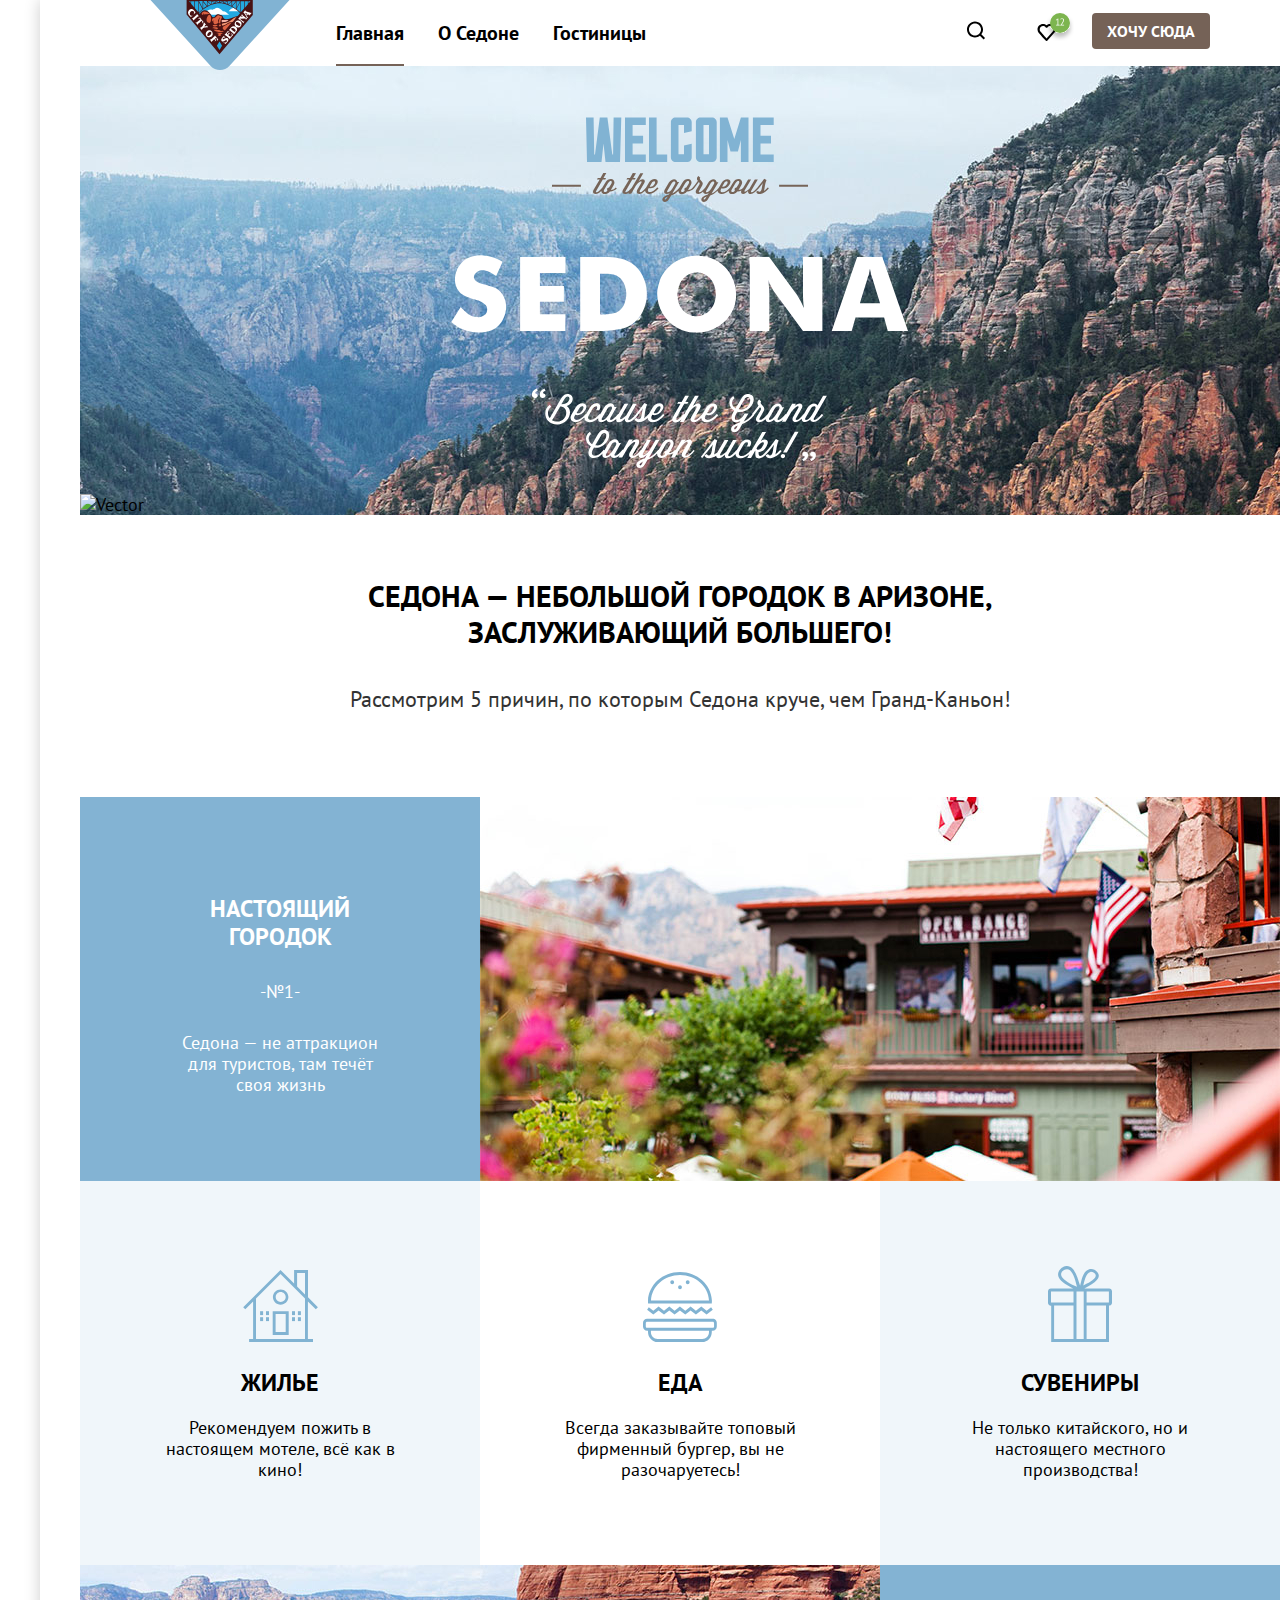
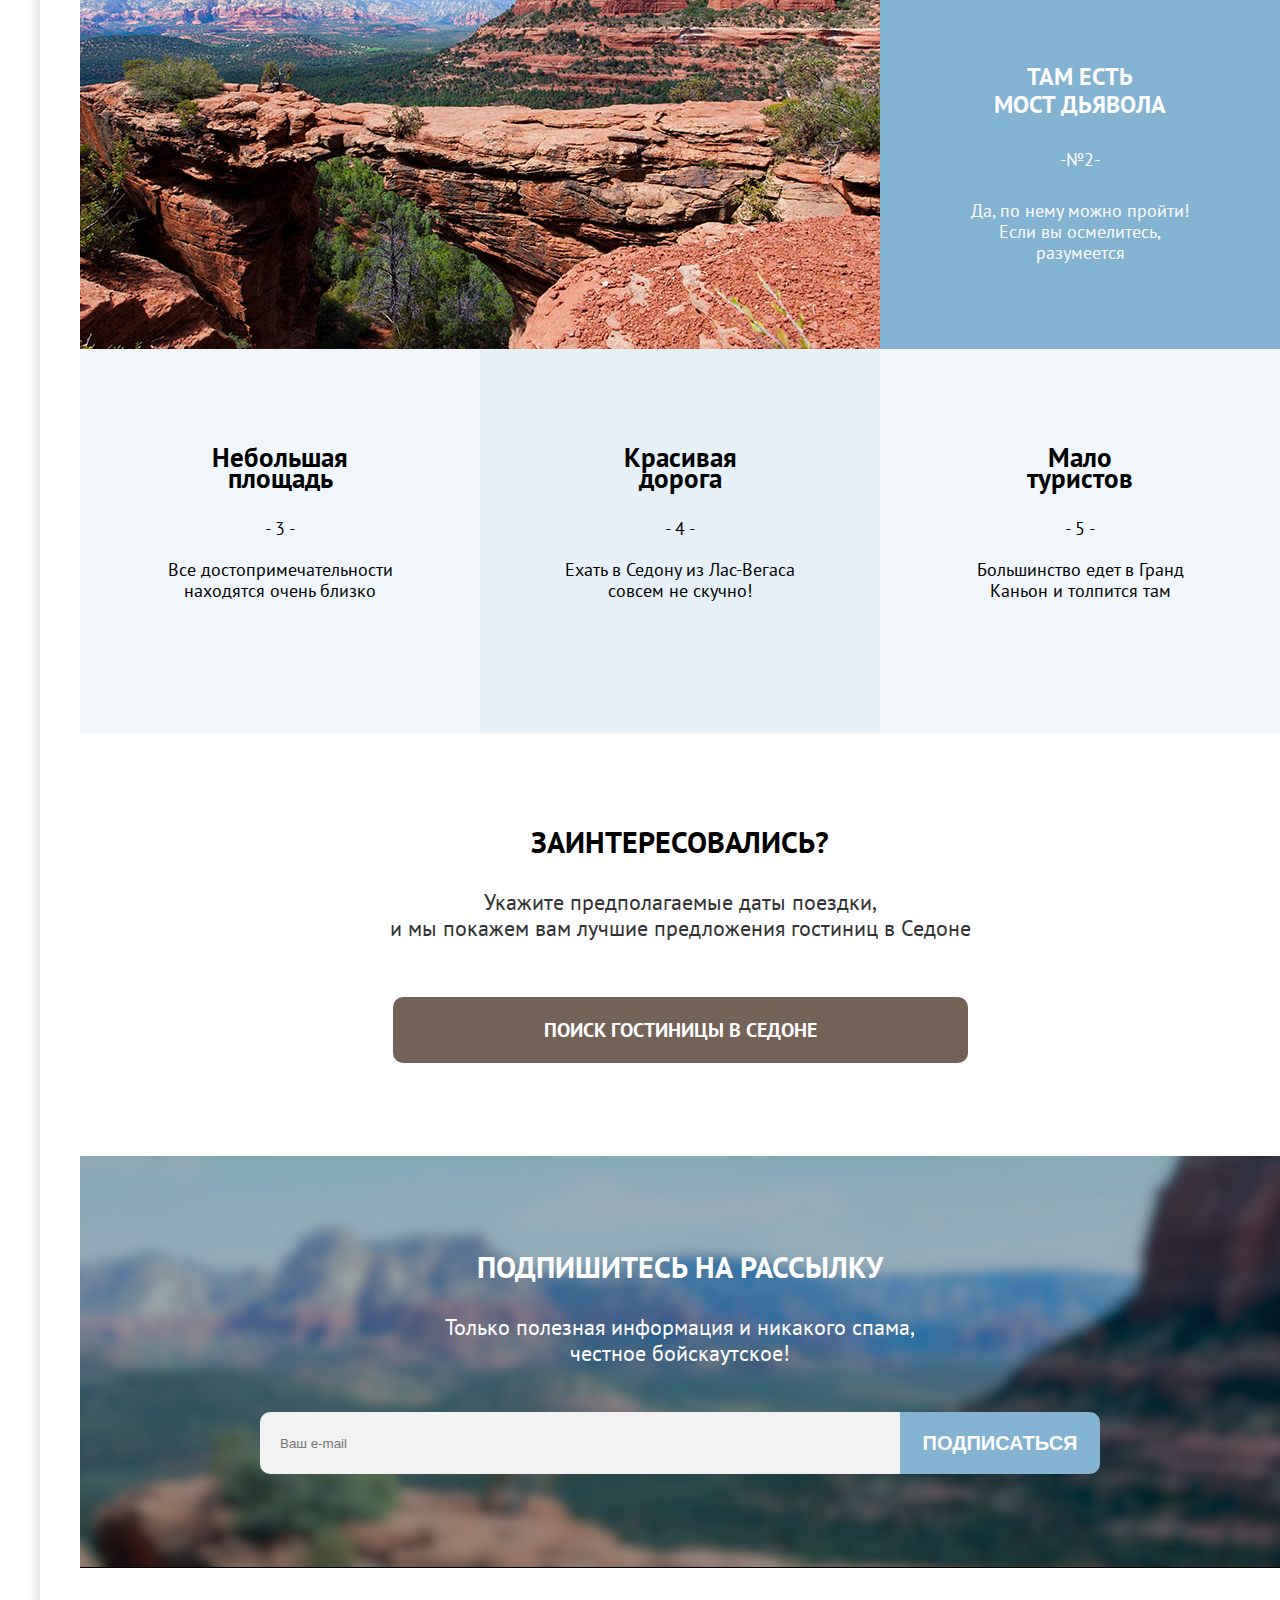
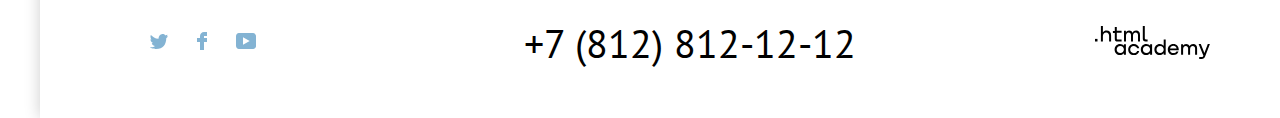
==== index.html @ 05d8ed0f "исправление замечаний" ====
<!DOCTYPE html>
<html lang="ru">
  <head>
    <meta charset="utf-8" />
    <title>HTML Academy: Седона</title>
    <link rel="stylesheet" href="styles.css" />
  </head>
  <body>
    <div class="container">
      <header class="page-header">
        <nav class="navigation">
          <img
            class="logo"
            src="images/logo.svg"
            width="139"
            height="70"
            alt="Логотип Седона"
          />
          <ul class="navigation-list navigation-home">
            <li class="navigation-item">
              <a class="navigation-link navigation-link-home" href="#">Главная</a>
            </li>
            <li class="navigation-item">
              <a class="navigation-link" href="#">О Седоне</a>
            </li>
            <li class="navigation-item">
              <a class="navigation-link" href="catalog.html">Гостиницы</a>
            </li>
          </ul>
          <ul class="navigation-list navigation-user">
            <li class="user-item">
              <a class="navigation-link" href="#">
                <svg
                  class="navigation-link-icon"
                  width="20"
                  height="19"
                  viewBox="0 0 20 19"
                  fill="none"
                  xmlns="http://www.w3.org/2000/svg"
                >
                  <path
                    d="M19.0257 17.05L15.3152 13.35C16.318 12.05 17.02 10.35 17.02 8.44995C17.02 4.04995 13.4098 0.449951 8.99732 0.449951C4.58483 0.449951 0.974609 4.14995 0.974609 8.54995C0.974609 12.95 4.58483 16.55 8.99732 16.55C10.8024 16.55 12.5072 15.95 13.9112 14.85L17.6217 18.55L19.0257 17.05ZM8.99732 14.55C5.68795 14.55 2.98029 11.85 2.98029 8.54995C2.98029 5.24995 5.68795 2.54995 8.99732 2.54995C12.3067 2.54995 15.0143 5.24995 15.0143 8.54995C15.0143 11.85 12.3067 14.55 8.99732 14.55Z"
                  />
                </svg>
              </a>
            </li>
            <li class="navigation-item">
              <a class="navigation-link-icon" href="#">
                <svg
                  class="navigation-link-icon"
                  width="19"
                  height="17"
                  viewBox="0 0 19 17"
                  fill="none"
                  xmlns="http://www.w3.org/2000/svg"
                >
                  <path
                    d="M9.44382 17C9.14296 17 8.84211 16.9 8.64155 16.6C3.22622 10.5 1.92253 9.1 1.62168 8.7C0.91969 7.8 0.518555 6.6 0.518555 5.4C0.518555 2.4 2.92537 0 6.03416 0C7.33785 0 8.54126 0.5 9.5441 1.3C10.5469 0.5 11.8506 0 13.054 0C16.0625 0 18.5696 2.4 18.5696 5.4C18.5696 6.7 18.0682 7.9 17.266 8.8L10.2461 16.7C10.0455 16.9 9.84495 17 9.44382 17ZM3.42679 7.5C3.72764 7.9 6.93672 11.5 9.5441 14.4L15.7617 7.4C16.2631 6.9 16.4637 6.2 16.4637 5.4C16.4637 3.6 14.9594 2.1 13.1543 2.1C12.1515 2.1 11.1486 2.6 10.4467 3.4C10.1458 3.7 9.84495 3.8 9.5441 3.8C9.24325 3.8 8.9424 3.6 8.74183 3.4C8.03984 2.6 7.037 2.1 6.03416 2.1C4.22906 2.1 2.7248 3.6 2.7248 5.4C2.62452 6.3 3.02565 7 3.42679 7.5C3.3265 7.5 3.3265 7.5 3.42679 7.5Z"
                  />
                </svg>
                <svg
                  class="icon-link"
                  width="28"
                  height="28"
                  viewBox="0 0 28 28"
                  fill="none"
                  xmlns="http://www.w3.org/2000/svg"
                >
                  <g filter="url(#filter0_d_24196_813)">
                    <rect x="4" width="20" height="20" rx="10" fill="#7DB54F" />
                    <path
                      d="M10.1309 11.76H11.5309V6.92L11.6309 6.33L11.2309 6.8L10.1309 7.59L9.75089 7.08L11.9509 5.38H12.3109V11.76H13.6809V12.5H10.1309V11.76ZM17.9601 7.09C17.9601 7.44333 17.8934 7.80667 17.7601 8.18C17.6334 8.54667 17.4634 8.91667 17.2501 9.29C17.0434 9.66333 16.8101 10.03 16.5501 10.39C16.2901 10.7433 16.0301 11.08 15.7701 11.4L15.2801 11.83V11.87L15.9201 11.76H18.1001V12.5H14.1201V12.21C14.2668 12.0567 14.4434 11.8667 14.6501 11.64C14.8568 11.4133 15.0701 11.1633 15.2901 10.89C15.5168 10.61 15.7368 10.3167 15.9501 10.01C16.1701 9.69667 16.3668 9.38 16.5401 9.06C16.7201 8.74 16.8634 8.42333 16.9701 8.11C17.0768 7.79667 17.1301 7.5 17.1301 7.22C17.1301 6.89333 17.0368 6.62333 16.8501 6.41C16.6634 6.19 16.3801 6.08 16.0001 6.08C15.7468 6.08 15.5001 6.13333 15.2601 6.24C15.0201 6.34 14.8134 6.45667 14.6401 6.59L14.3101 6.02C14.5434 5.82 14.8201 5.66333 15.1401 5.55C15.4601 5.43667 15.8034 5.38 16.1701 5.38C16.4568 5.38 16.7101 5.42333 16.9301 5.51C17.1501 5.59 17.3368 5.70667 17.4901 5.86C17.6434 6.01333 17.7601 6.19667 17.8401 6.41C17.9201 6.61667 17.9601 6.84333 17.9601 7.09Z"
                      fill="white"
                    />
                  </g>
                  <defs>
                    <filter
                      id="filter0_d_24196_813"
                      x="0"
                      y="0"
                      width="28"
                      height="28"
                      filterUnits="userSpaceOnUse"
                      color-interpolation-filters="sRGB"
                    >
                      <feFlood flood-opacity="0" result="BackgroundImageFix" />
                      <feColorMatrix
                        in="SourceAlpha"
                        type="matrix"
                        values="0 0 0 0 0 0 0 0 0 0 0 0 0 0 0 0 0 0 127 0"
                        result="hardAlpha"
                      />
                      <feOffset dy="4" />
                      <feGaussianBlur stdDeviation="2" />
                      <feComposite in2="hardAlpha" operator="out" />
                      <feColorMatrix
                        type="matrix"
                        values="0 0 0 0 0 0 0 0 0 0 0 0 0 0 0 0 0 0 0.25 0"
                      />
                      <feBlend
                        mode="normal"
                        in2="BackgroundImageFix"
                        result="effect1_dropShadow_24196_813"
                      />
                      <feBlend
                        mode="normal"
                        in="SourceGraphic"
                        in2="effect1_dropShadow_24196_813"
                        result="shape"
                      />
                    </filter>
                  </defs>
                </svg>
              </a>
            </li>
            <li class="navigation-item-button">
              <a class="navigation-link button-nav" href="#">Хочу сюда</a>
            </li>
          </ul>
        </nav>
      </header>
      <main class="main-container main-index">
        <div class="page-container">
          <div class="introduction">
            <h1 class="visually-hidden">"Sedona" - поиск и бронирование отелей в Седоне.</h1>
              <img
                class="business-card"
                src="images/icon/greetings.svg"
                width="458"
                height="352"
                alt="Приветствие"
              />
              <img
                class="vector"
                src="images/vector.png"
                width="1200"
                height="57"
                alt="Vector"
              />
            </div>
          <section class="advantages">
            <h2 class="main-title">
              Седона — небольшой городок в Аризоне, заслуживающий большего!
            </h2>
            <p class="main-heading-text">
              Рассмотрим 5 причин, по которым Седона круче, чем Гранд-Каньон!
            </p>
            <ol class="edge-list">
              <li class="edge-item-long">
                <div class="turn">
                  <h3 class="edge-photo-title">
                    Настоящий <br/>
                    городок
                  </h3>
                  <p class="reasons-number">-№1-</p>
                  <p class="edge-photo-description">
                    Седона — не аттракцион для туристов, там течёт своя жизнь
                  </p>
                </div>
                <img
                  class="photo-hotel"
                  src="images/photo-hotel/photo-1.jpg"
                  width="800"
                  height="384"
                  alt="Турестическая Седона"
                />
              </li>
              <li>
                <ul class="edge-sublist">
                  <li class="edge-item">
                    <img
                      class="housing"
                      src="images/icon/icon-1.svg"
                      width="75"
                      height="72"
                      alt="Жильё"
                    />
                    <h3 class="edge-title">Жилье</h3>
                    <p class="edge-description">
                      Рекомендуем пожить в настоящем мотеле, всё как в кино!
                    </p>
                  </li>
                  <li class="edge-item food-item">
                    <img
                      class="food"
                      src="images/icon/icon-2.svg"
                      width="74"
                      height="70"
                      alt="Еда"
                    />
                    <h3 class="edge-title">Еда</h3>
                    <p class="edge-description">
                      Всегда заказывайте топовый фирменный бургер, вы не
                      разочаруетесь!
                    </p>
                  </li>
                  <li class="edge-item">
                    <img
                      class="souvenirs"
                      src="images/icon/icon-3.svg"
                      width="64"
                      height="76"
                      alt="Сувениры"
                    />
                    <h3 class="edge-title">Сувениры</h3>
                    <p class="edge-description">
                      Не только китайского, но и настоящего местного производства!
                    </p>
                  </li>
                </ul>
              </li>
              <li class="edge-item-long">
                <img
                  class="photo-hotel"
                  src="images/photo-hotel/photo-2.jpg"
                  width="800"
                  height="384"
                  alt="Мост дьявола"
                />
                <div class="turn">
                  <h2 class="edge-photo-title">Там есть<br />мост дьявола</h2>
                  <p class="reasons-number">-№2-</p>
                  <p class="edge-photo-description">
                    Да, по нему можно пройти! Если вы осмелитесь, разумеется
                  </p>
                </div>
              </li>
              <li class="edge-item edge-item-short">
                <h2 class="edge-title-short">Небольшая<br />площадь</h2>
                <p class="edge-number">- 3 -</p>
                <p class="edge-description">
                  Все достопримечательности находятся очень близко
                </p>
              </li>
              <li class="edge-item-short road">
                <h2 class="edge-title-short">Красивая<br />дорога</h2>
                <p class="edge-number">- 4 -</p>
                <p class="edge-description">
                  Ехать в Седону из Лас-Вегаса совсем не скучно!
                </p>
              </li>
              <li class="edge-item edge-item-short">
                <h2 class="edge-title-short">Мало<br />туристов</h2>
                <p class="edge-number">- 5 -</p>
                <p class="edge-description">
                  Большинство едет в Гранд Каньон и толпится там
                </p>
              </li>
            </ol>
          </section>
          <section class="hotel-search">
            <h3 class="sentence-title">Заинтересовались?</h3>
            <p class="sentence-text">
              Укажите предполагаемые даты поездки,<br />и мы покажем вам лучшие
              предложения гостиниц в Седоне
            </p>
            <a class="button-search" href="catalog.html"
              >Поиск гостиницы в Седоне</a
            >
          </section>
          <section class="subscription">
            <h3 class="subscription-title">Подпишитесь на рассылку</h3>
            <p class="subscription-text">
              Только полезная информация и никакого спама,<br />честное
              бойскаутское!
            </p>
            <form
              class="appointment-form"
              action="https://echo.htmlacademy.ru/"
              method="post"
            >
              <label class="input-fields">
                <input
                  class="input"
                  type="email"
                  name="required"
                  placeholder="Ваш e-mail"
                />
              </label>
              <button class="button-subscription" type="submit">
                Подписаться
              </button>
            </form>
          </section>
        </div>
      </main>
      <footer class="main-footer">
        <div class="page-footer-container">
          <section class="footer-social">
            <ul class="footer-social-list">
              <li class="footer-social-item">
                <a
                  class="footer-social-link"
                  href="https://twitter.com/htmlacademy_ru"
                >
                  <svg
                    width="18"
                    height="15"
                    viewBox="0 0 18 15"
                    fill="none"
                    xmlns="http://www.w3.org/2000/svg"
                  >
                    <path
                      d="M11.6 0.200056C13.4 -0.299944 14.8 0.500056 15.4 1.40006C16.1 1.20006 16.8 0.900056 17.5 0.700056C17.5 1.60006 16.9 2.20006 16.6 2.50006C17.3 2.60006 18 1.90006 18 1.90006C17.8 2.90006 16.9 3.70006 16.3 3.90006C16.1 10.7001 13 15.1001 5.7 15.0001C5.1 15.0001 5.8 15.0001 5.2 15.0001C4.8 15.0001 0.8 14.5001 0 13.1001C2.4 13.3001 4.1 12.7001 5 11.9001C4 11.6001 2.1 11.5001 1.8 9.00006C2.2 9.10006 2.4 9.20006 3.1 9.10006C1.8 8.30006 0.4 7.50006 0.5 5.30006C0.8 5.60006 1.6 5.80006 1.9 5.80006C1.1 5.60006 -0.2 2.50006 0.9 0.900056C2.8 2.80006 4.9 4.50006 8.5 4.70006C8.7 2.30006 9.7 0.800056 11.6 0.200056Z"
                      fill="currentColor"
                    />
                  </svg>
                  <span class="visually-hidden">Twitter</span>
                </a>
              </li>
              <li class="footer-social-item">
                <a
                  class="footer-social-link"
                  href="https://www.facebook.com/htmlacademy"
                >
                  <span class="visually-hidden">facebook</span>
                  <svg
                    width="10"
                    height="18"
                    viewBox="0 0 10 18"
                    fill="none"
                    xmlns="http://www.w3.org/2000/svg"
                  >
                    <path
                      d="M7 0C4.8 0 3 1.8 3 4V6H0V10H3V18H7V10H10V6H7V4H10V0H7Z"
                      fill="currentColor"
                    />
                  </svg>
                </a>
              </li>
              <li class="footer-social-item">
                <a
                  class="footer-social-link footer-social-youtube"
                  href="https://www.youtube.com/c/HTMLAcademyRUS"
                >
                  <span class="visually-hidden">YouTube</span>
                  <svg
                    width="20"
                    height="16"
                    viewBox="0 0 20 16"
                    fill="none"
                    xmlns="http://www.w3.org/2000/svg"
                  >
                    <path
                      d="M17 0H2.9C1.2 0 0 1.5 0 3.2V12.7C0 14.5 1.2 16 2.9 16H17.2C18.7 16 20.1 14.5 20.1 12.8V3.2C19.9 1.5 18.7 0 17 0ZM7 11.8V4.2L13.7 8L7 11.8Z"
                      fill="currentColor"
                    />
                  </svg>
                </a>
              </li>
            </ul>
          </section>
          <a class="footer-phone" href="tel:+78128121212">+7 (812) 812-12-12</a>
          <a class="footer-author" href="https://htmlacademy.ru">
            <span class="visually-hidden">.html academy</span>
            <svg
              width="115"
              height="34"
              viewBox="0 0 115 34"
              fill="none"
              xmlns="http://www.w3.org/2000/svg"
            >
              <path d="M0 12.8999V15.4999H2.5V12.8999H0Z" fill="currentColor" />
              <path
                d="M11.5999 4.5C9.9999 4.5 8.7999 5.2 7.9999 6.2H7.8999V0H5.8999V15.5H7.8999V10.2C7.8999 8.1 9.1999 6.6 11.1999 6.6C12.9999 6.6 14.0999 8 14.0999 9.8V15.5H16.0999V9.4C16.1999 6.4 14.2999 4.5 11.5999 4.5Z"
                fill="currentColor"
              />
              <path
                d="M26.5999 4.8001H21.7999V1.1001H19.7999V4.9001H17.8999V6.9001H19.7999V12.9001C19.7999 14.6001 20.7999 15.6001 22.4999 15.6001H26.5999V13.6001H22.8999C22.1999 13.6001 21.7999 13.2001 21.7999 12.5001V6.8001H26.5999V4.8001Z"
                fill="currentColor"
              />
              <path
                d="M41.1 4.6001C39.5 4.6001 38.2 5.4001 37.6 6.7001H37.5C36.9 5.5001 35.7 4.6001 34.1 4.6001C32.7 4.6001 31.6 5.4001 31 6.4001H30.9V4.8001H29V15.4001H31V10.0001C31 8.0001 32 6.5001 33.6 6.5001C35.1 6.5001 36 7.5001 36 9.1001V15.4001H38V9.8001C38 7.4001 39.4 6.5001 40.6 6.5001C42.1 6.5001 43 7.5001 43 9.1001V15.4001H45V8.9001C45.1 6.4001 43.6 4.6001 41.1 4.6001Z"
                fill="currentColor"
              />
              <path
                d="M47.8 12.7C47.8 14.4 48.8 15.4 50.6 15.4H52.6V13.4H50.9001C50.2001 13.4 49.8 13 49.8 12.3V0H47.8V12.7Z"
                fill="currentColor"
              />
              <path
                d="M28.9001 19.6999C28.0001 18.5999 26.7001 17.8999 25.0001 17.8999C21.9001 17.8999 19.6001 20.1999 19.6001 23.4999C19.6001 26.7999 21.9001 29.0999 25.0001 29.0999C26.8001 29.0999 28.0001 28.2999 28.8001 27.1999H28.9001V28.7999H30.9001V18.1999H28.9001V19.6999ZM25.3001 27.0999C23.1001 27.0999 21.7001 25.4999 21.7001 23.4999C21.7001 21.4999 23.1001 19.8999 25.3001 19.8999C27.5001 19.8999 28.9001 21.4999 28.9001 23.4999C28.9001 25.3999 27.5001 27.0999 25.3001 27.0999Z"
                fill="currentColor"
              />
              <path
                d="M44.2 21.9999C43.7 19.5999 41.5999 17.8999 38.7999 17.8999C35.3999 17.8999 33.2 20.3999 33.2 23.4999C33.2 26.5999 35.3999 29.0999 38.7999 29.0999C41.5999 29.0999 43.7 27.2999 44.2 24.8999H42.0999C41.6999 26.1999 40.3999 27.1999 38.7999 27.1999C36.5999 27.1999 35.2 25.5999 35.2 23.5999C35.2 21.5999 36.5999 19.9999 38.7999 19.9999C40.3999 19.9999 41.5999 20.9999 42.0999 22.1999H44.2V21.9999Z"
                fill="currentColor"
              />
              <path
                d="M55.1 19.6999C54.2 18.5999 52.9001 17.8999 51.2001 17.8999C48.1001 17.8999 45.8 20.1999 45.8 23.4999C45.8 26.7999 48.1001 29.0999 51.2001 29.0999C53.0001 29.0999 54.2 28.2999 55 27.1999H55.1V28.7999H57.1V18.1999H55.1V19.6999ZM51.5 27.0999C49.3 27.0999 47.9001 25.4999 47.9001 23.4999C47.9001 21.4999 49.3 19.8999 51.5 19.8999C53.7 19.8999 55.1 21.4999 55.1 23.4999C55.1 25.3999 53.6 27.0999 51.5 27.0999Z"
                fill="currentColor"
              />
              <path
                d="M68.6999 19.7999C67.7999 18.6999 66.4999 17.8999 64.7999 17.8999C61.6999 17.8999 59.3999 20.1999 59.3999 23.4999C59.3999 26.7999 61.5999 29.0999 64.7999 29.0999C66.4999 29.0999 67.7999 28.2999 68.5999 27.2999H68.6999V28.7999H70.6999V13.3999H68.6999V19.7999ZM65.0999 27.0999C62.8999 27.0999 61.4999 25.4999 61.4999 23.4999C61.4999 21.4999 62.8999 19.8999 65.0999 19.8999C67.2999 19.8999 68.6999 21.4999 68.6999 23.4999C68.5999 25.4999 67.1999 27.0999 65.0999 27.0999Z"
                fill="currentColor"
              />
              <path
                d="M78.3 17.8999C75 17.8999 72.8 20.3999 72.8 23.4999C72.8 26.4999 74.9 29.0999 78.3 29.0999C80.8 29.0999 82.8 27.7999 83.5 25.4999H81.4C80.9 26.4999 79.8 27.0999 78.4 27.0999C76.5 27.0999 75.1 25.7999 75 24.1999H83.8C84 20.5999 81.8 17.8999 78.3 17.8999ZM78.3 19.7999C80 19.7999 81.3 20.7999 81.6 22.3999H75.1C75.4 20.8999 76.6 19.7999 78.3 19.7999Z"
                fill="currentColor"
              />
              <path
                d="M98.2001 17.8999C96.6001 17.8999 95.3001 18.6999 94.6001 19.8999H94.5001C93.9001 18.6999 92.7001 17.8999 91.1001 17.8999C89.7001 17.8999 88.6001 18.5999 88.0001 19.6999V18.1999H86.1001V28.7999H88.1001V23.3999C88.1001 21.3999 89.1001 19.9999 90.7001 19.8999C92.2001 19.8999 93.1001 20.8999 93.1001 22.4999V28.7999H95.1001V23.1999C95.1001 20.7999 96.5001 19.8999 97.7001 19.8999C99.2001 19.8999 100.1 20.8999 100.1 22.4999V28.7999H102.1V22.2999C102.2 19.6999 100.7 17.8999 98.2001 17.8999Z"
                fill="currentColor"
              />
              <path
                d="M109.4 27.0001L105.8 18.1001H103.6L108.4 29.7001C108.1 30.6001 107.7 30.9001 106.7 30.9001H104.2V32.9001H106.7C108.5 32.9001 109.5 32.1001 110.2 30.3001L114.9 18.1001H112.8L109.4 27.0001Z"
                fill="currentColor"
              />
            </svg>
          </a>
        </div>
      </footer>
    </div>
    <div class="modal-container modal-container-close">
      <div class="modal modal-auth">
        <button class="modal-close-button">
          <span class="visually-hidden">Закрыть</span>
        </button>
        <section class="modal-content">
          <h2 class="modal-title">Поиск гостиницы в Седоне</h2>
          <form class="auth-form" action="https://echo.htmlacademy.ru/"  method="post">
            <p class="choice-date">
              <label class="form-label" for="check-in"> Дата заезда:</label>
              <div class="arrival-dates">
                <input
                  class="field"
                  type="text"
                  id="check-in"
                  name="appointment-date"
                  placeholder="27 апреля 2020"/>
                <img class="icon-date" src="images/icon/date.svg" width="15" height="15" alt="иконка">
                <span class="past">
                <span class="date-past">Мы не можем отправить вас в прошлое.</span>
              </div>
            </p>
            <p class="choice-date">
              <label class="form-label" for="departure">
                Дата выезда:</label
              >
              <div class="arrival-dates">
                <input
                  class="field"
                  type="text"
                  id="departure"
                  name="appointment-date"
                  placeholder="1 Сентебря 2021"/>
                <img class="icon-date" src="images/icon/date.svg" width="15" height="15" alt="иконка">
                <span class="past"
                  >На эти даты есть свободные номера. Пока есть.</span
                >
              </div>
            </p>
            <div class="adults-age">
              <p class="adults">
                <label class="adults">Взрослые:</label>
                <input
                  class="field-age"
                  type="text"
                  name="departure"
                  placeholder="2"
                />
              <img class="plus-adults" src="images/icon/plus.svg" width="13" height="13" alt="иконка">
              <img class="minus-adults" src="images/icon/minus.svg" width="13" height="1" alt="иконка">
              </p>
              </p>
              <p class="children">
                <label class="children"> Дети:</label>
                <div class="specify">
                  <button class="specify-children">i</button>
                  <svg class="triangle" width="19" height="9" viewBox="0 0 19 9" fill="none" xmlns="http://www.w3.org/2000/svg">
                    <path d="M9.5 0L19 9H0L9.5 0Z" fill="#333333"/>
                  </svg>
                  <span class="phrase">Укажите количество детей,<br> которые будут с вами, возраст<br> которых от 6 до 18 лет. Дети<br> до 6 лет размещаются<br> бесплатно.</span>
                </div>
                <input
                  class="little"
                  type="text"
                  name="departure"
                  placeholder="1"
                />
                <img class="plus-children" src="images/icon/plus.svg" width="13" height="13" alt="иконка">
                <img class="minus-children" src="images/icon/minus.svg" width="13" height="1" alt="иконка">
              </p>
            </div>
            <button class="button-date" type="submit">Найти</button>
          </form>
        </section>
      </div>
    </div>
  </body>
</html>
---- styles.css ----
@font-face {
  font-family: 'PT Sans';
  font-style: normal;
  font-weight: 400;
  src: url('../fonts/ptsans-400.woff2') format('woff2');
  font-display: swap;
}

@font-face {
  font-family: 'PT Sans';
  font-style: normal;
  font-weight: 700;
  src: url('../fonts/ptsans-700.woff2') format('woff2');
  font-display: swap;
}

html {
  height: 100%;
}

body {
  min-width: 1200px;
  margin: 0;
  display: flex;
  flex-direction: column;
  min-height: 100%;
  font-family: 'PT Sans', sans-serif;
  font-style: normal;
  font-weight: 400;
  font-size: 18px;
  line-height: 21px;
  color: #000000;
  background-color: #ffffff;
}

.visually-hidden {
  position: absolute;
  width: 1px;
  height: 1px;
  margin: -1px;
  padding: 0;
  border: 0;
  clip: rect(0 0 0 0);
  overflow: hidden;
}
.container {
  width: 1280px;
  margin: 0 auto;
  margin-left: 40px;
  margin-right: 40px;
  box-shadow: 0px 0px 15px rgba(0, 0, 0, 0.2);
}

.page-header {
  color: #000000;
  background-color: #ffffff;
  width: 1200px;
  margin: 0 auto;
}

.navigation {
  position: relative;
  display: flex;
  width: 1200px;
  margin: 0 auto;
}

.logo {
  position: absolute;
  width: 140px;
  margin-left: 70px;
  margin-right: 30px;
}

.navigation-list {
  display: flex;
  flex-wrap: wrap;
  margin: 0;
  padding: 0;
  width: 450px;
  list-style-type: none;
  margin-left: 239px;
}

.navigation-link {
  display: block;
  padding: 20px 17px;
  font-weight: 700;
  font-size: 20px;
  line-height: 26px;
  color: #000000;
  background-color: #ffffff;
  text-decoration: none;
}
.navigation-link-home:active {
  opacity: 0.3;
}

.navigation-link-home:hover {
  color: #756257;
}

.navigation-home::before {
  content: '';
  position: absolute;
  margin-top: 64px;
  margin-left: 17px;
  display: block;
  width: 68px;
  height: 2px;
  background-color: #756257;
}

.navigation-list .navigation-home::before {
  width: 93px;
}

.navigation-user {
  display: flex;
  justify-content: flex-end;
}

.navigation-item-button {
  margin-top: 13px;
  margin-bottom: 13px;
}

.button-nav {
  font-family: 'PT Sans', sans-serif;
  font-style: normal;
  font-weight: 700;
  font-size: 16px;
  line-height: 20px;
  margin-left: 18px;
  margin-right: 70px;
  max-height: 37px;
  padding: 8px 15px;
  text-transform: uppercase;
  text-align: center;
  color: #ffffff;
  background-color: #756257;
  border-radius: 4px;
}

.icon-link {
  margin-left: -15px;
  padding-top: 13px;
}

.navigation-link-icon {
  padding-left: 17px;
  text-decoration: none;
  fill: #000000;
}

.navigation-link-icon:hover {
  fill: #756257;
}

.navigation-link-icon:active {
  opacity: 0.3;
}

.button-nav:hover {
  background-color: #615048;
}

.button-nav:focus {
  border: 3px solid #83b3d3;
}

.button-nav:active {
  opacity: 0.3;
}

.main-container {
  flex-grow: 1;
}

.page-container {
  width: 1200px;
  margin: 0 auto;
  padding: 0;
}

.introduction {
  background-image: url('images/index_top.jpg');
  background-size: 100% auto;
  background-repeat: no-repeat;
}

.business-card {
  display: block;
  margin: 0 auto;
  padding-top: 51px;
  padding-bottom: 25px;
}

.main-title {
  font-family: 'PT Sans', sans-serif;
  font-weight: 700;
  font-size: 30px;
  line-height: 36px;
  text-align: center;
  text-transform: uppercase;
  width: 720px;
  margin: 63px auto 31px;
}

.main-heading-text {
  font-family: 'PT Sans', sans-serif;
  font-weight: 400;
  font-size: 22px;
  line-height: 36px;
  width: 720px;
  margin: 0 auto 80px;
  color: #333333;
  text-align: center;
}

.housing {
  padding-top: 89px;
}

.food {
  padding-top: 91px;
}

.souvenirs {
  padding-top: 85px;
}

.edge-list {
  margin: 0;
  padding: 0;
  flex-wrap: wrap;
  list-style-type: none;
}

.edge-item-long {
  display: flex;
  background: #83b3d3;
  flex-wrap: wrap;
}

.edge-item-short {
  display: table-cell;
  width: 1200px;
  height: 384px;
  color: #000000;
}

.turn {
  margin: 0;
  display: flex;
  width: 400px;
  height: 384px;
  flex-direction: column;
  justify-content: center;
}

.edge-photo-title {
  font-family: 'PT Sans', sans-serif;
  font-weight: 700;
  font-size: 24px;
  line-height: 28px;
  color: #ffffff;
  text-align: center;
  text-transform: uppercase;
  margin: 0;
  padding-top: 98px;
}

.reasons-number {
  font-family: 'PT Sans', sans-serif;
  font-weight: 400;
  color: #ffffff;
  text-align: center;
  text-transform: uppercase;
  width: 250px;
  margin: 30px 75px;
}

.edge-number {
  text-align: center;
  text-transform: uppercase;
  margin: 0;
}

.edge-photo-description {
  margin: 0;
  font-weight: 400;
  padding: 0 90px 87px;
  color: #ffffff;
  text-align: center;
}

.edge-sublist {
  display: flex;
  width: 1200px;
  height: 384px;
  padding: 0;
  flex-wrap: wrap;
  list-style-type: none;
}

.edge-item {
  width: 400px;
  background: rgba(131, 179, 211, 0.12);
  text-align: center;
}

.edge-title {
  font-family: 'PT Sans', sans-serif;
  font-weight: 700;
  font-size: 24px;
  line-height: 28px;
  text-align: center;
  text-transform: uppercase;
  margin: 0 auto;
  padding-top: 23px;
  width: 250px;
  height: 28px;
}

.edge-description {
  display: flex;
  width: 250px;
  height: 73px;
  padding-top: 20px;
  margin: 0 75px;
  text-align: center;
}

.edge-title-short {
  margin-top: 98px;
  margin-bottom: 29px;
  text-align: center;
}

.food-item {
  background: #ffffff;
}

.road {
  background-color: rgba(131, 179, 211, 0.2);
}

.hotel-search {
  display: flex;
  flex-direction: column;
}

.sentence-title {
  font-family: 'PT Sans', sans-serif;
  font-weight: 700;
  font-size: 30px;
  line-height: 36px;
  color: #000000;
  background: #ffffff;
  text-align: center;
  text-transform: uppercase;
  width: 720px;
  margin: 0 auto;
  padding-top: 91px;
  padding-bottom: 29px;
}

.sentence-text {
  font-family: 'PT Sans', sans-serif;
  font-weight: 400;
  font-size: 22px;
  line-height: 26px;
  color: #333333;
  text-align: center;
  width: 720px;
  margin: 0 auto;
  padding-bottom: 56px;
}

.button-search {
  font-family: 'PT Sans', sans-serif;
  background-position: center;
  font-weight: 700;
  font-size: 20px;
  line-height: 36px;
  color: #ffffff;
  background-color: #756257;
  text-align: center;
  text-decoration: none;
  text-transform: uppercase;
  border-radius: 10px;
  width: 575px;
  margin: 0 auto;
  padding-top: 15px;
  padding-bottom: 15px;
  margin-bottom: 93px;
}

.button-search:active {
  background-color: #615048;
  opacity: 0.3;
}

.button-search:hover {
  background-color: #615048;
}

.button-search:focus {
  border: 3px solid #83b3d3;
}

.subscription {
  display: flex;
  margin: 0;
  flex-direction: column;
  color: #ffffff;
  background-color: #000000;
  background-image: url('images/index_bottom.jpg');
  background-size: 100% auto;
  background-repeat: no-repeat;
  text-align: center;
}

.subscription-title {
  font-family: 'PT Sans', sans-serif;
  font-weight: 700;
  font-size: 30px;
  line-height: 36px;
  text-align: center;
  text-transform: uppercase;
  width: 720px;
  margin: 0 auto;
  padding-top: 93px;
}

.subscription-catalog .subscription-title {
  padding-top: 73px;
}

.subscription-text {
  font-weight: 400;
  font-size: 22px;
  line-height: 26px;
  text-align: center;
  width: 720px;
  margin: 0 auto;
  padding-top: 29px;
}

.appointment-form {
  display: flex;
  justify-content: center;
  margin: 0 auto;
  padding-top: 46px;
  padding-bottom: 94px;
}

.button-subscription {
  font-weight: 700;
  font-size: 20px;
  line-height: 26px;
  text-align: center;
  align-items: center;
  color: #ffffff;
  background-color: #83b3d3;
  text-transform: uppercase;
  padding: 0;
  border-radius: 0 10px 10px 0;
  width: 200px;
  border: none;
  cursor: pointer;
}

.button-subscription:focus {
  background-color: #68a2ca;
  border: 3px solid #756257;
}

.button-subscription:hover {
  background-color: #68a2ca;
}

.button-subscription:active {
  opacity: 0.3;
}

.input {
  width: 600px;
  min-height: 60px;
  padding-left: 20px;
  padding-right: 20px;
  border-radius: 10px 0 0 10px;
  background-color: #f2f2f2;
  border: none;
}

.input:hover {
  background-color: #e6e6e6;
}

.input:focus {
  border: 3px solid #83b3d3;
}

.input:invalid {
  border: 2px solid #ff5757;
}

.main-footer {
  background-color: #ffffff;
}

.page-footer-container {
  display: flex;
  align-items: center;
  width: 1060px;
  margin: 0 auto;
  padding: 40px 0;
}

.footer-social {
  max-width: 170px;
}

.footer-social-list {
  padding: 0;
  display: flex;
  list-style-type: none;
}

.footer-social-link {
  width: 20px;
  height: 20px;
  margin-right: 29px;
  color: #83b3d3;
}

.footer-social-link:hover {
  color: #68a2ca;
}

.footer-social-link:focus {
  border: 3px solid #83b3d3;
  border-radius: 10px;
  padding: 10px;
}

.footer-social-link:active {
  opacity: 0.3;
}

.footer-phone {
  display: flex;
  max-width: 720px;
  height: 70px;
  margin: 0 auto;
  font-size: 40px;
  line-height: 40px;
  color: #000000;
  align-items: center;
  text-transform: uppercase;
  text-decoration: none;
}

.footer-phone:hover {
  color: #756257;
}

.footer-phone:focus {
  border: 3px solid #83b3d3;
  border-radius: 10px;
}

.footer-phone:active {
  opacity: 0.3;
}

.footer-author {
  display: flex;
  justify-content: center;
  align-items: center;
  color: #000000;
  text-decoration: none;
  max-width: 170px;
  height: 70px;
}

.footer-author:hover {
  color: #756257;
}

.footer-author:hover:focus {
  border: 3px solid #83b3d3;
  border-radius: 10px;
}

.footer-author:active {
  opacity: 0.3;
}

.main-inner {
  width: 1200px;
  margin: 0 auto;
  padding: 0;
}

.filter-container {
  background-image: url('images/catalog_top.jpg');
  background-size: 100% auto;
  background-repeat: no-repeat;
  height: 408px;
}

.inner-header {
  width: 1060px;
  margin: 0 auto;
}

.breadcrumbs {
  display: flex;
  margin: 0;
  padding: 0;
  margin-bottom: 45px;
  width: 120px;
  list-style-type: none;
}

.catalog-filter-group {
  border: none;
  width: 150px;
  padding: 0;
  margin: 0;
  margin-right: 67px;
}

.catalog-filter-list {
  list-style-type: none;
  line-height: 23px;
  width: 150px;
  padding: 0;
  margin: 0;
  padding-top: 30px;
}

.catalog-filter-item:not(:last-child) {
  margin-bottom: 13px;
}

.catalog-filter {
  display: flex;
  justify-content: space-between;
  width: 1060px;
  margin: 0 auto;
}

.range-scale {
  position: relative;
  height: 4px;
  margin-top: 32px;
  border-radius: 2px;
  background-color: rgba(255, 255, 255, 0.3);
}

.range-bar {
  position: absolute;
  height: 4px;
  background-color: #ffffff;
}

.range-toggle {
  position: absolute;
  width: 20px;
  height: 20px;
  background-color: #ffffff;
  border-radius: 5px;
  cursor: pointer;
}

.range-toggle:focus {
  outline: 3px solid #83b3d3;
}

.range-toggle:active {
  outline: 2px solid #83b3d3;
}

.toggle-min {
  top: -8px;
  left: -10px;
}

.toggle-max {
  top: -8px;
  right: -10px;
}

.range-wrapper-inputs {
  display: flex;
  justify-content: center;
  margin-top: 34px;
}

.catalog-filter-label {
  position: relative;
  margin: 0;
  padding: 0;
  color: #ffffff;
}
.range-input-min {
  box-sizing: border-box;
  width: 143px;
  height: 48px;
  font-size: 18px;
  line-height: 23px;
  color: #ffffff;
  background-color: transparent;
  padding-left: 18px;
  border: 2px solid #ffffff;
  border-radius: 4px 0 0 4px;
  cursor: pointer;
}

.range-input-max {
  box-sizing: border-box;
  width: 143px;
  height: 48px;
  font-size: 18px;
  line-height: 23px;
  padding-left: 18px;
  color: #ffffff;
  background-color: transparent;
  border: 2px solid #ffffff;
  border-left: none;
  border-radius: 0 4px 4px 0;
}

.check {
  position: absolute;
  font-size: 18px;
  line-height: 23px;
  right: 14px;
  top: 10px;
  opacity: 0.3;
}

.range-input-min:active {
  background-color: #756257;
}
.range-input-min:focus {
  border: 2px solid #ffffff;
  box-sizing: border-box;
  box-shadow: 0px 0px 0px 3px #81b3d3;
}

.range-input::-webkit-outer-spin-button,
.range-input::-webkit-inner-spin-button {
  appearance: none;
  margin: 0;
}

.control {
  position: relative;
  display: block;
  padding-left: 39px;
}

.control-mark {
  position: absolute;
  background-color: #ffffff;
  padding: 0;
  left: 0;
  width: 20px;
  height: 20px;
  border-radius: 4px;
  border: 2px solid #ffffff;
  cursor: pointer;
}

.control:hover .control-mark {
  background-color: rgba(255, 255, 255, 0.6);
}

.control-mark:focus {
  border-color: #83b3d3;
}

.control-mark:active {
  background-color: rgba(255, 255, 255, 0.3);
}

.control-input:disabled + .control-mark {
  border-color: #242424;
}

.control-input[type='checkbox']:checked + .control-mark::before,
.control-input[type='checkbox']:checked + .control-mark::after {
  position: absolute;
  height: 2px;
  background-color: #242424;
  content: '';
}

.sorting-container {
  display: flex;
  width: 1060px;
  margin: 0 auto;
  padding-top: 44px;
}

.control-input[type='checkbox']:checked + .control-mark::before {
  transform: rotate(45deg);
  width: 8px;
  top: 10px;
  left: 2px;
}

.control-input[type='checkbox']:checked + .control-mark::after {
  transform: rotate(-45deg);
  width: 14px;
  top: 8px;
  left: 6px;
}

.control-input[type='radio'] + .control-mark {
  border-radius: 50%;
}

.control-input[type='radio']:checked + .control-mark::before {
  position: absolute;
  top: 5px;
  left: 5px;
  width: 10px;
  height: 10px;
  background-color: #242424;
  border-radius: 50%;
  content: '';
}

.found {
  font-weight: 700;
  font-size: 30px;
  line-height: 39px;
  text-transform: uppercase;
  margin: 0;
  padding: 0;
  margin: 6px auto 3px 0;
}

.select-control {
  box-sizing: border-box;
  font-weight: 400;
  font-size: 18px;
  line-height: 23px;
  color: #333333;
  width: 287px;
  margin-right: 81px;
  padding-left: 19px;
  border-radius: 4px;
  border: 2px solid #e6e6e6;
}

.select-control:hover {
  border: 2px solid #83b3d3;
}

.select-control:active {
  opacity: 0/3;
}

.card-grid-toggle {
  display: flex;
  align-items: center;
  justify-content: center;
  width: 48px;
  height: 48px;
  padding: 1px;
  margin-right: 8px;
  text-decoration: none;
  border-radius: 4px;
  border: 2px solid #e6e6e6;
}

.grid-toggle {
  border: 2px solid #000000;
}

.card-grid-toggle:hover {
  border: 2px solid #83b3d3;
}

.card-grid-toggle:focus {
  border: 2px solid #83b3d3;
}

.card-grid-toggle:active {
  border: 2px solid #000000;
}

.inner-header-title {
  font-family: 'PT Sans', sans-serif;
  font-style: normal;
  font-weight: 700;
  font-size: 60px;
  line-height: 78px;
  color: #ffffff;
  margin: 0;
  padding-top: 35px;
  padding-bottom: 5px;
}

.main-inner {
  background-image: url('/images/catalog_top.jpg');
  background-size: 100% auto;
  background-repeat: no-repeat;
  min-height: 410px;
}
.breadcrumbs-link {
  font-size: 16px;
  line-height: 21px;
  color: #ffffff;
  text-decoration: none;
  margin-right: 10px;
}

.breadcrumbs-link:hover {
  opacity: 0.6;
}

.breadcrumbs-link:active {
  opacity: 0.3;
}

.catalog-filter-title {
  font-size: 20px;
  line-height: 26px;
  font-weight: 700;
  color: #ffffff;
}

.condition {
  line-height: 26px;
  color: #ffffff;
}

.apply-reset {
  display: flex;
  flex-direction: column;
  align-items: center;
}

.button-apply {
  width: 160px;
  height: 48px;
  font-weight: 700;
  font-size: 16px;
  line-height: 21px;
  color: #ffffff;
  background-color: #83b3d3;
  text-align: center;
  text-transform: uppercase;
  margin-top: 60px;
  margin-bottom: 20px;
  border-radius: 4px;
  cursor: pointer;
}

.button-apply:hover {
  background-color: #68a2ca;
  border-radius: 4px;
}

.button-apply:active {
  opacity: 0.3;
}

.button-apply:focus {
  border: 3px solid #ffffff;
}

.reset {
  line-height: 23px;
  color: #ffffff;
  text-decoration: none;
}

.reset:hover {
  opacity: 0.6;
}

.reset:focus {
  border: 3px solid #83b3d3;
  border-radius: 4px;
}

.reset:active {
  opacity: 0.3;
}

.hotels {
  width: 1060px;
  margin: 0 auto;
  padding-top: 53px;
}

.hotels-list {
  display: grid;
  grid-template-columns: repeat(3, 340px);
  gap: 18px 10px;
  list-style-type: none;
  padding: 0;
  margin: 0;
}
.hotels-card-image:active {
  opacity: 0.3;
}

.hotels-card-image:hover {
  opacity: 0.6;
}

.hotels-card-link:focus {
  border: 3px solid #83b3d3;
}

.hotels-card {
  display: grid;
  grid-template-rows: 206px min-content 23px min-content min-content;
  grid-template-columns: 133px 26px 140px;
  row-gap: 16px;
  width: 300px;
  padding: 20px;
  background-color: #ffffff;
}

.hotels-card-link {
  grid-column: 1/-1;
}

.hotels-card-title-link {
  text-decoration: none;
  grid-column: 1/-1;
}

.hotels-card-title {
  margin: 0;
  font-weight: 700;
  font-size: 24px;
  line-height: 31px;
  color: #000000;
  text-decoration: none;
  grid-column: 1/-1;
}

.hotels-card-price {
  color: #333333;
  align-self: center;
  margin: 0;
  grid-column: 1/2;
}

.button {
  font-weight: 700;
  font-size: 16px;
  line-height: 21px;
  color: #ffffff;
  text-align: center;
  align-self: center;
  text-transform: uppercase;
  text-decoration: none;
  border-radius: 4px;
}

.hotels-card-button {
  grid-column: 1/2;
  background-color: #756257;
  padding-top: 9px;
  padding-bottom: 10px;
}

.button:active {
  opacity: 0.3;
}

.hotels-card-button:focus {
  border: 3px solid #83b3d3;
}

.favorites-button:focus {
  border: 3px solid #756257;
}

.selected:focus {
  border: 3px solid #756257;
}

.favorites-button {
  grid-column: 3/-1;
  background-color: #83b3d3;
  padding-top: 9px;
  padding-bottom: 10px;
}
.price {
  grid-column: 3/-1;
}

.selected {
  grid-column: 3/-1;
  background-color: #7db54f;
  padding-top: 9px;
  padding-bottom: 10px;
}

.rating {
  grid-column: 2/-1;
  border: 0.5px solid #f2f2f2;
  border-radius: 4px;
  font-weight: 400;
  font-size: 16px;
  line-height: 21px;
  color: #333333;
  background-color: #f2f2f2;
  text-align: center;
  text-transform: uppercase;
  padding-top: 9px;
  padding-bottom: 10px;
  border-radius: 4px;
}

.rating-tall {
  grid-column: 1/2;
  width: 93px;
  padding-top: 10px;
  background-image: url(images/icon/star.svg);
  background-size: 25px 17px;
  background-repeat: repeat-x;
  background-position: left -4px center;
}

.rating-middle {
  width: 68px;
  padding-top: 10px;
  background-image: url(images/icon/star.svg);
  background-size: 25px 17px;
  background-repeat: repeat-x;
  background-position: left -4px center;
}
.rating-short {
  width: 43px;
  padding-top: 10px;
  background-image: url(images/icon/star.svg);
  background-size: 25px 17px;
  background-repeat: repeat-x;
  background-position: left -4px center;
}

.border {
  margin-top: 30px;
  margin-bottom: 30px;
  border-top: 1px solid #e6e6e6;
  transform: rotate(180deg);
}

.button-load-more {
  border-radius: 4px;
  width: 620px;
  height: 60px;
  font-weight: 700;
  margin-left: 218px;
  font-size: 20px;
  line-height: 26px;
  text-transform: uppercase;
  color: #ffffff;
  border: none;
  cursor: pointer;
  background-color: #83b3d3;
}

.pagination-container {
  display: flex;
  padding: 0;
  margin: 0;
}

.pagination {
  display: flex;
  padding: 0;
  margin: 0;

  list-style-type: none;
}

.pagination-item:not(:first-child) {
  margin-right: 8px;
}

.pagination-link {
  display: block;
  box-sizing: border-box;
  min-width: 55px;
  min-height: 55px;
  padding: 14px 20px;
  font-weight: 700;
  font-size: 20px;
  line-height: 26px;
  text-align: center;
  color: #ffffff;
  border-radius: 4px;
  background-color: #83b3d3;
  text-decoration: none;
}

.pagination-link:hover {
  background-color: #68a2ca;
}

.pagination-link:focus {
  border: 3px solid #756257;
}

.pagination-link:active {
  opacity: 0.3;
}

.hotel-page {
  display: flex;
  line-height: 23px;
  width: 175px;
  padding-top: 16px;
  padding-bottom: 16px;
  margin-left: 300px;
  color: #333333;
}

.number-hotels {
  box-sizing: border-box;
  width: 150px;
  margin-left: 51px;
  padding-top: 3px;
  padding-bottom: 4px;
  border-radius: 4px;
  border: 2px solid #e6e6e6;
}

.pagination-current {
  color: #000000;
  background-color: #f2f2f2;
}

.modal-container {
  position: fixed;
  top: 0;
  left: 0;
  display: flex;
  width: 100%;
  height: 100%;
  background-color: rgba(242, 242, 242, 0.8);
}

.modal-container-close {
  display: none;
}

.modal {
  position: relative;
  padding: 62px 70px;
  margin: auto;
  width: 575px;
  border-radius: 30px;
  background-color: #ffffff;
}

.modal-close-button {
  position: absolute;
  top: 54px;
  right: 70px;
  width: 53px;
  height: 53px;
  border-radius: 50%;
  background-color: #f2f2f2;
  background-image: url('images/icon/modal-close.svg');
  background-repeat: no-repeat;
  background-position: center;
  border: none;
  cursor: pointer;
}
.modal-close-button:focus:active,
.modal-close-button:hover {
  background-color: #e6e6e6;
}

.modal-close-button:focus {
  border: 3px solid #83b3d3;
}

.modal-title {
  margin: 0;
  padding: 0;
  margin-bottom: 32px;
  font-family: 'PT Sans Narrow', sans-serif;
  font-size: 30px;
  line-height: 40px;
  font-weight: 700;
  color: #000000;
  text-transform: uppercase;
}
.auth-form {
  position: relative;
  display: flex;
  flex-wrap: wrap;
}

.choice-date {
  width: 155px;
  margin: 0;
}

.field {
  padding-left: 19px;
  font-family: 'PT Sans Narrow', sans-serif;
  font-weight: 700;
  line-height: 40px;
  color: #000000;
  background-color: #f2f2f2;
  border-radius: 4px;
  height: 50px;
  border: none;
  cursor: pointer;
}

.field:focus {
  border: 2px solid #000000;
  background-color: #ffffff;
}

.field:focus {
  border: 3px solid #83b3d3;
}

.field:hover {
  background-color: #e6e6e6;
}

.form-label {
  font-family: 'PT Sans Narrow', sans-serif;
  font-weight: 700;
  line-height: 40px;
  color: #000000;
}

.arrival-dates {
  display: flex;
  flex-direction: column;
  width: 420px;
  margin-bottom: 11px;
  right: 0;
}

.field-age {
  display: flex;
  position: absolute;
  height: 50px;
  width: 133px;
  right: 280px;
}

.icon-date {
  position: absolute;
  margin: 18px;
  right: 0px;
}

.age {
  display: flex;
  align-items: center;
  margin: 0;
  margin-bottom: 40px;
  width: 133px;
}

.adults-age {
  position: relative;
  display: flex;
  width: 100%;
}

.adults {
  display: flex;
  align-items: center;
  margin: 0;
  width: 50%;
  font-weight: 700;
  line-height: 40px;
  color: #000000;
}

.date-past {
  color: #ff5757;
}

.field-age,
.little {
  display: flex;
  width: 133px;
  font-weight: 700;
  text-align: center;
  height: 50px;
  top: 0;
  border-radius: 4px;
  background-color: #f2f2f2;
  border: none;
  cursor: pointer;
}

.plus-adults {
  position: absolute;
  left: 260px;
  bottom: 31px;
}

.plus-adults:focus {
  border: 3px solid #83b3d3;
}

.plus-children {
  position: absolute;
  right: 22px;
  top: 20px;
}

.plus-adults:focus {
  border: 3px solid #83b3d3;
}

.minus-adults {
  position: absolute;
  left: 175px;
  bottom: 37px;
}

.minus-children {
  position: absolute;
  right: 107px;
  top: 27px;
}

.specify {
  display: flex;
  flex-direction: column;
  margin-top: 14px;
}

.children {
  display: flex;
  align-items: center;
  margin-top: 3px;
  margin-left: 61px;
  font-weight: 700;
  line-height: 40px;
  color: #000000;
}

.specify-children {
  display: flex;
  justify-content: center;
  align-items: center;
  width: 25px;
  height: 25px;
  border-radius: 50%;
  padding: 3px 9px;
  background-color: #83b3d3;
  color: #ffffff;
  border: none;
  margin-right: 25px;
  margin-left: 8px;
}

.triangle {
  position: absolute;
  top: 48px;
  right: 165px;
}
.phrase {
  position: absolute;
  font-size: 16px;
  line-height: 20px;
  top: 57px;
  right: 45px;
  padding: 15px 18px 18px 22px;
  border-radius: 10px;
  color: #ffffff;
  background-color: #000000;
  box-shadow: 0px 15px 30px rgba(0, 0, 0, 0.3);
}

.button-date {
  min-height: 50px;
  width: 100%;
  font-weight: 700px;
  margin-top: 40px;
  font-size: 20px;
  line-height: 40px;
  text-transform: uppercase;
  color: #ffffff;
  border-radius: 10px;
  background-color: #83b3d3;
  border: none;
  cursor: pointer;
}

.button-date:hover {
  background-color: #68a2ca;
}

.button-date:focus {
  border: 3px solid #756257;
}

.button-date:active {
  background-color: #68a2ca;
}
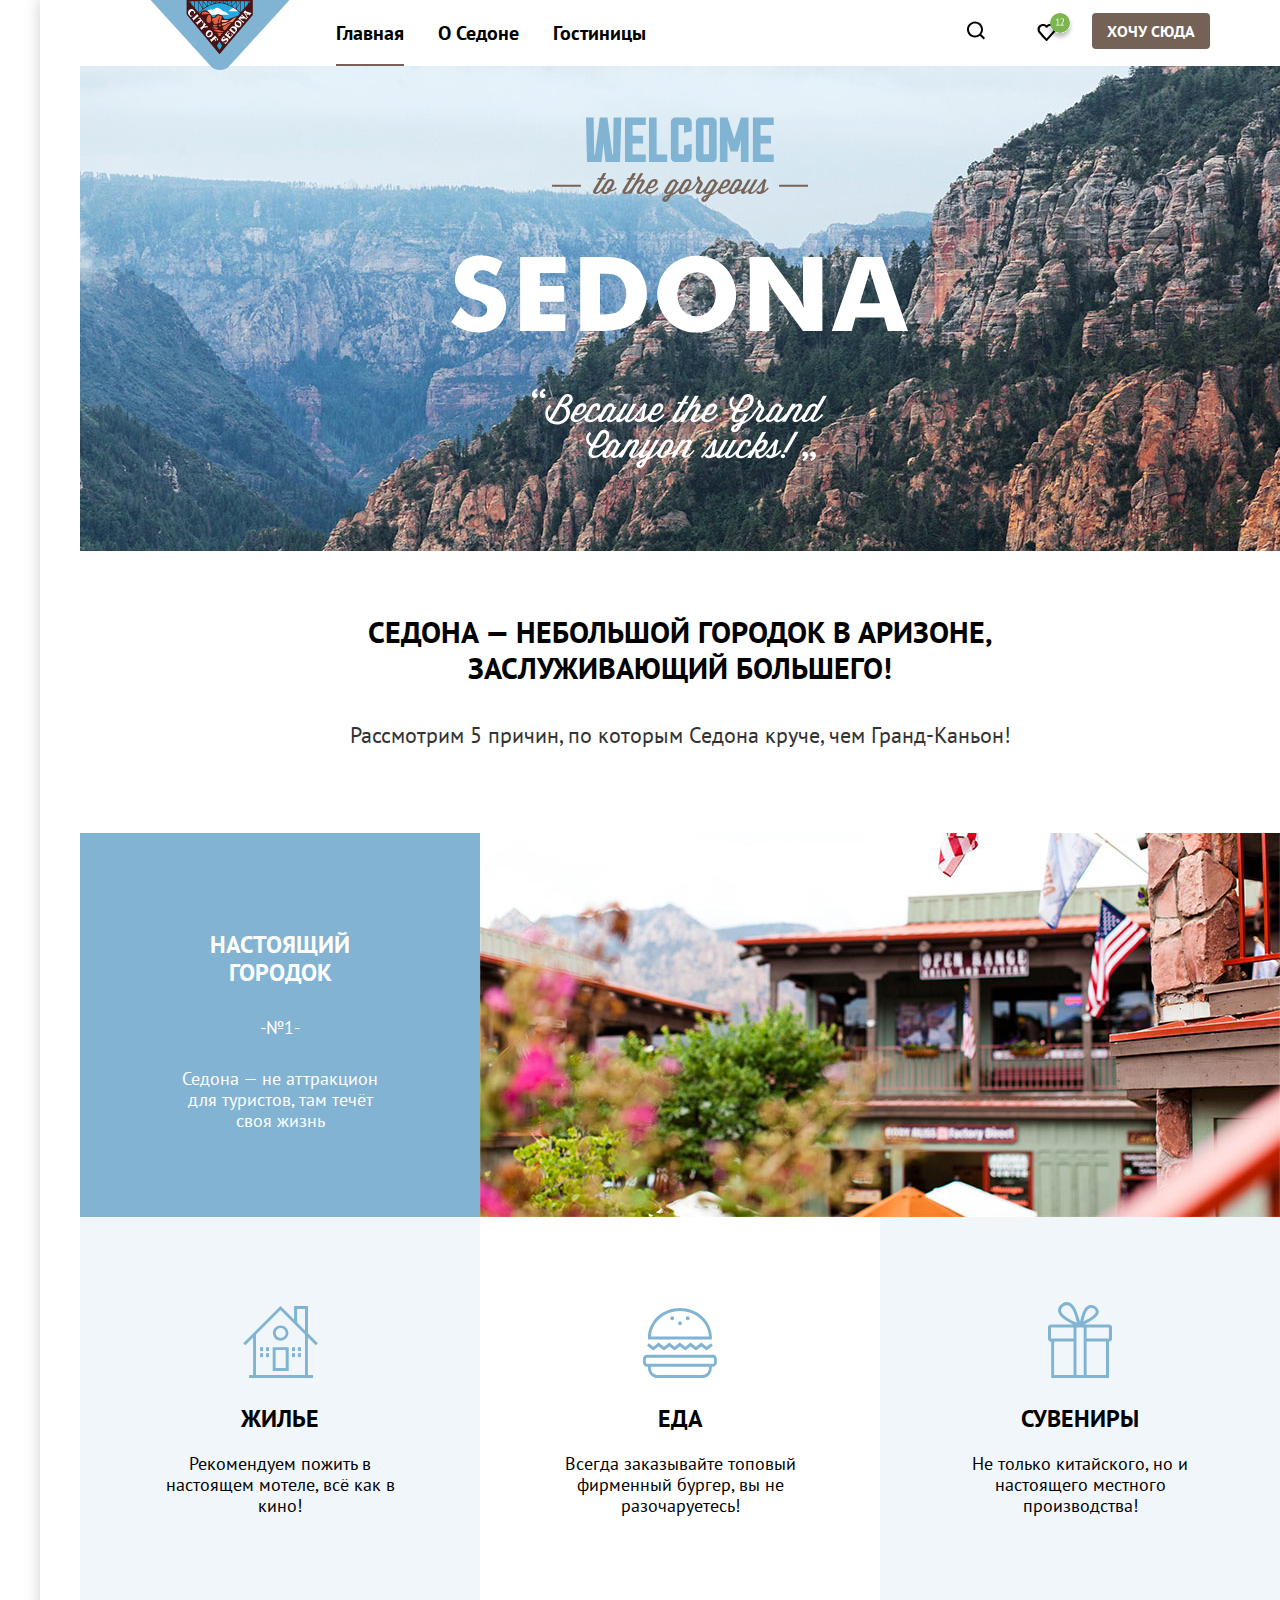
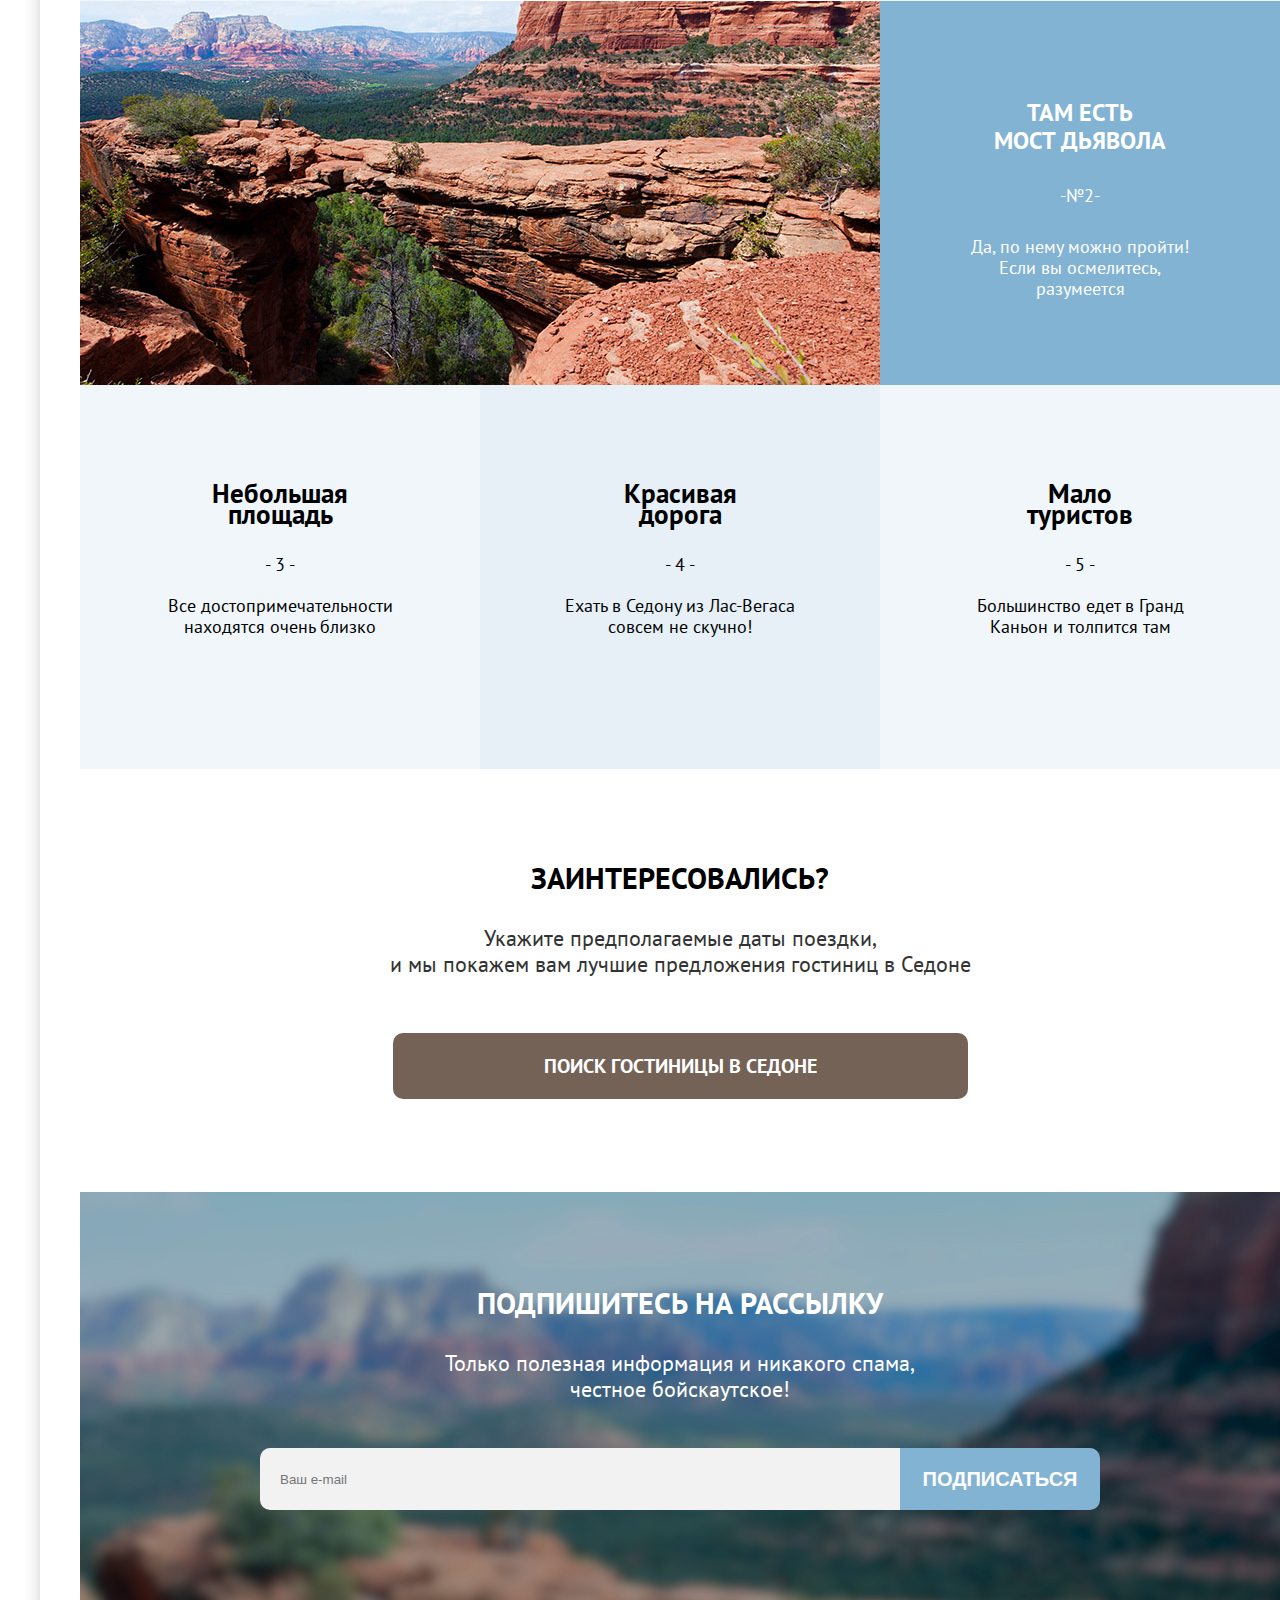
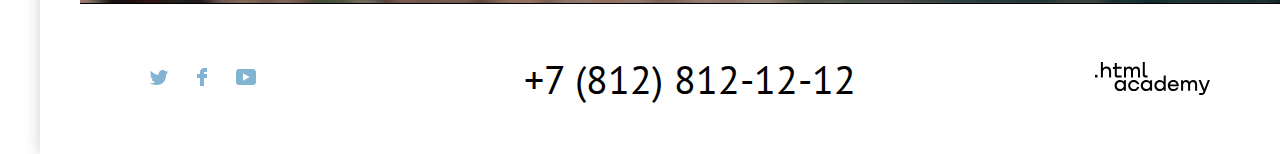
==== commit d370ec08: "14-03" ====
--- a/index.html
+++ b/index.html
@@ -129,13 +129,6 @@
                 width="458"
                 height="352"
                 alt="Приветствие"
-              />
-              <img
-                class="vector"
-                src="images/vector.png"
-                width="1200"
-                height="57"
-                alt="Vector"
               />
             </div>
           <section class="advantages">
--- a/styles.css
+++ b/styles.css
@@ -184,9 +184,11 @@
 }
 
 .introduction {
-  background-image: url('images/index_top.jpg');
+  background-image: url('images/vector.png'), url('images/index_top.jpg');
+  background-position: bottom, top;
   background-size: 100% auto;
   background-repeat: no-repeat;
+  height: 485px;
 }
 
 .business-card {
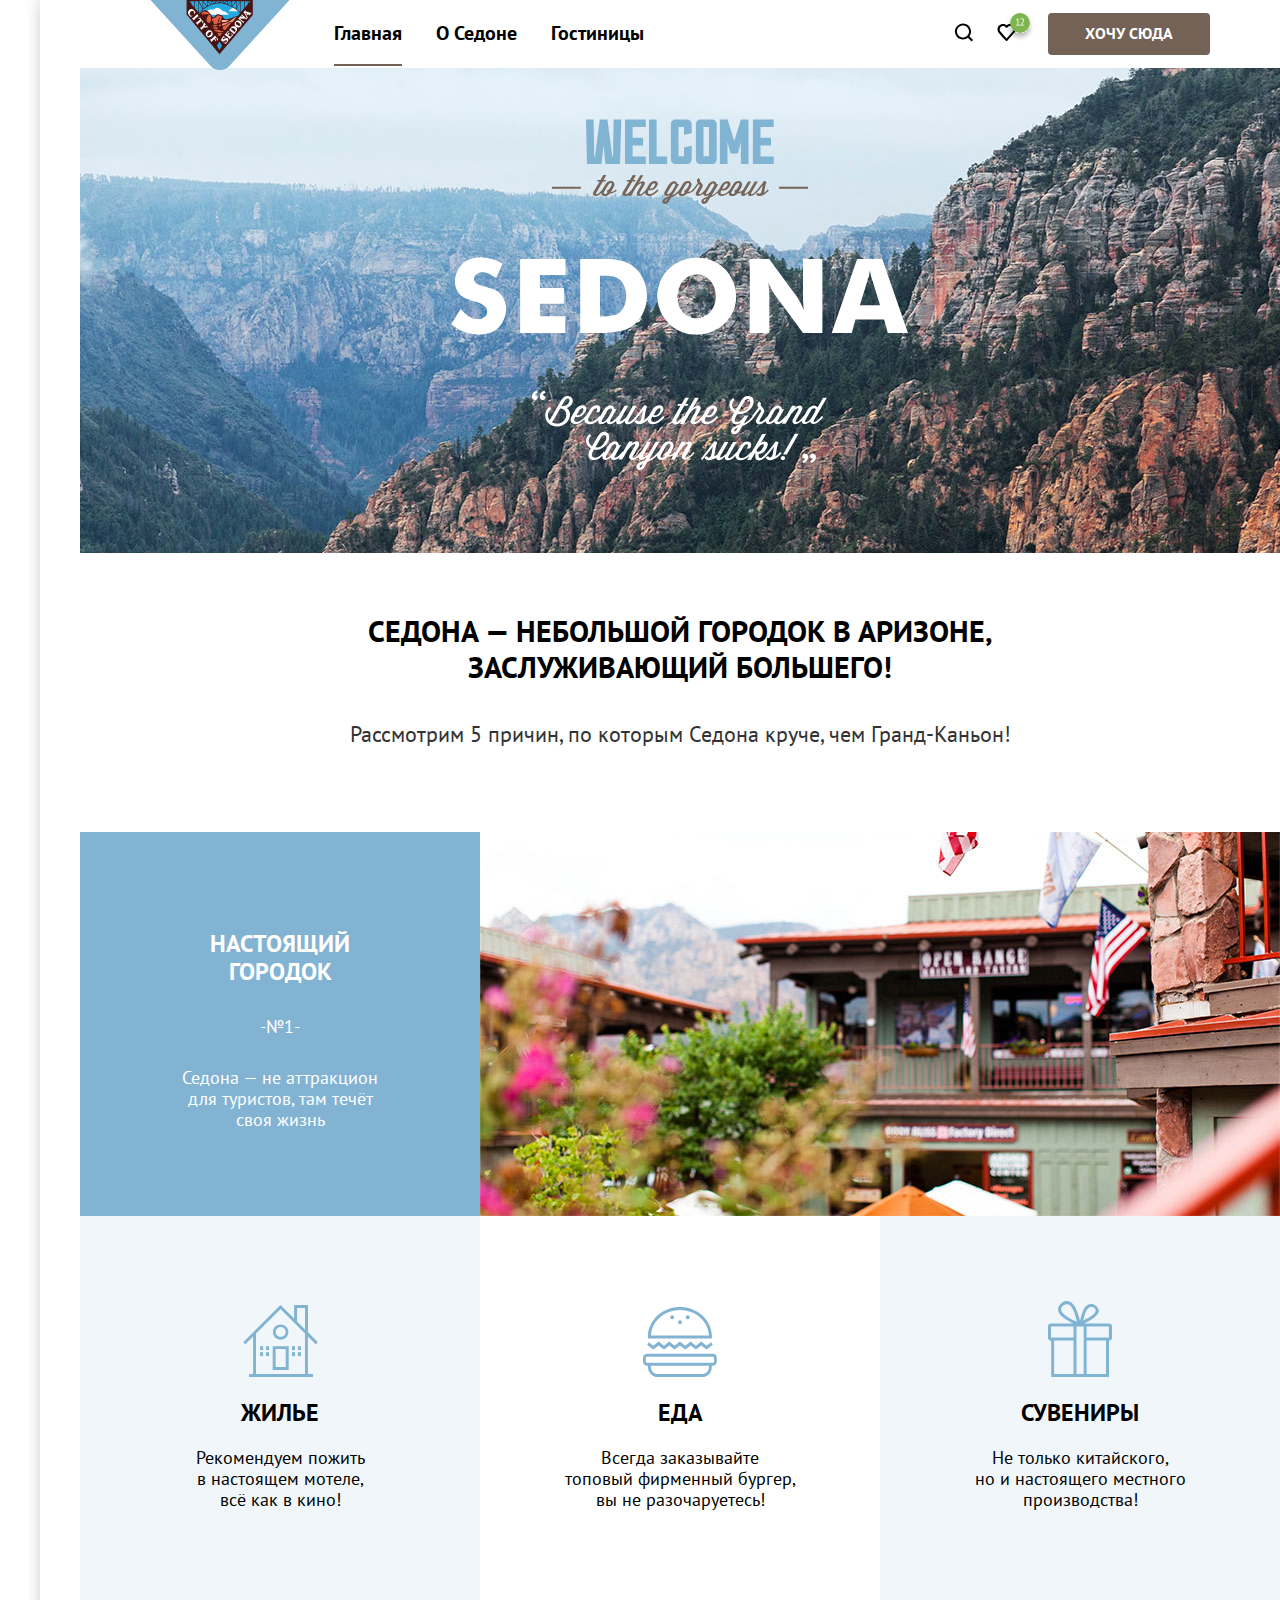
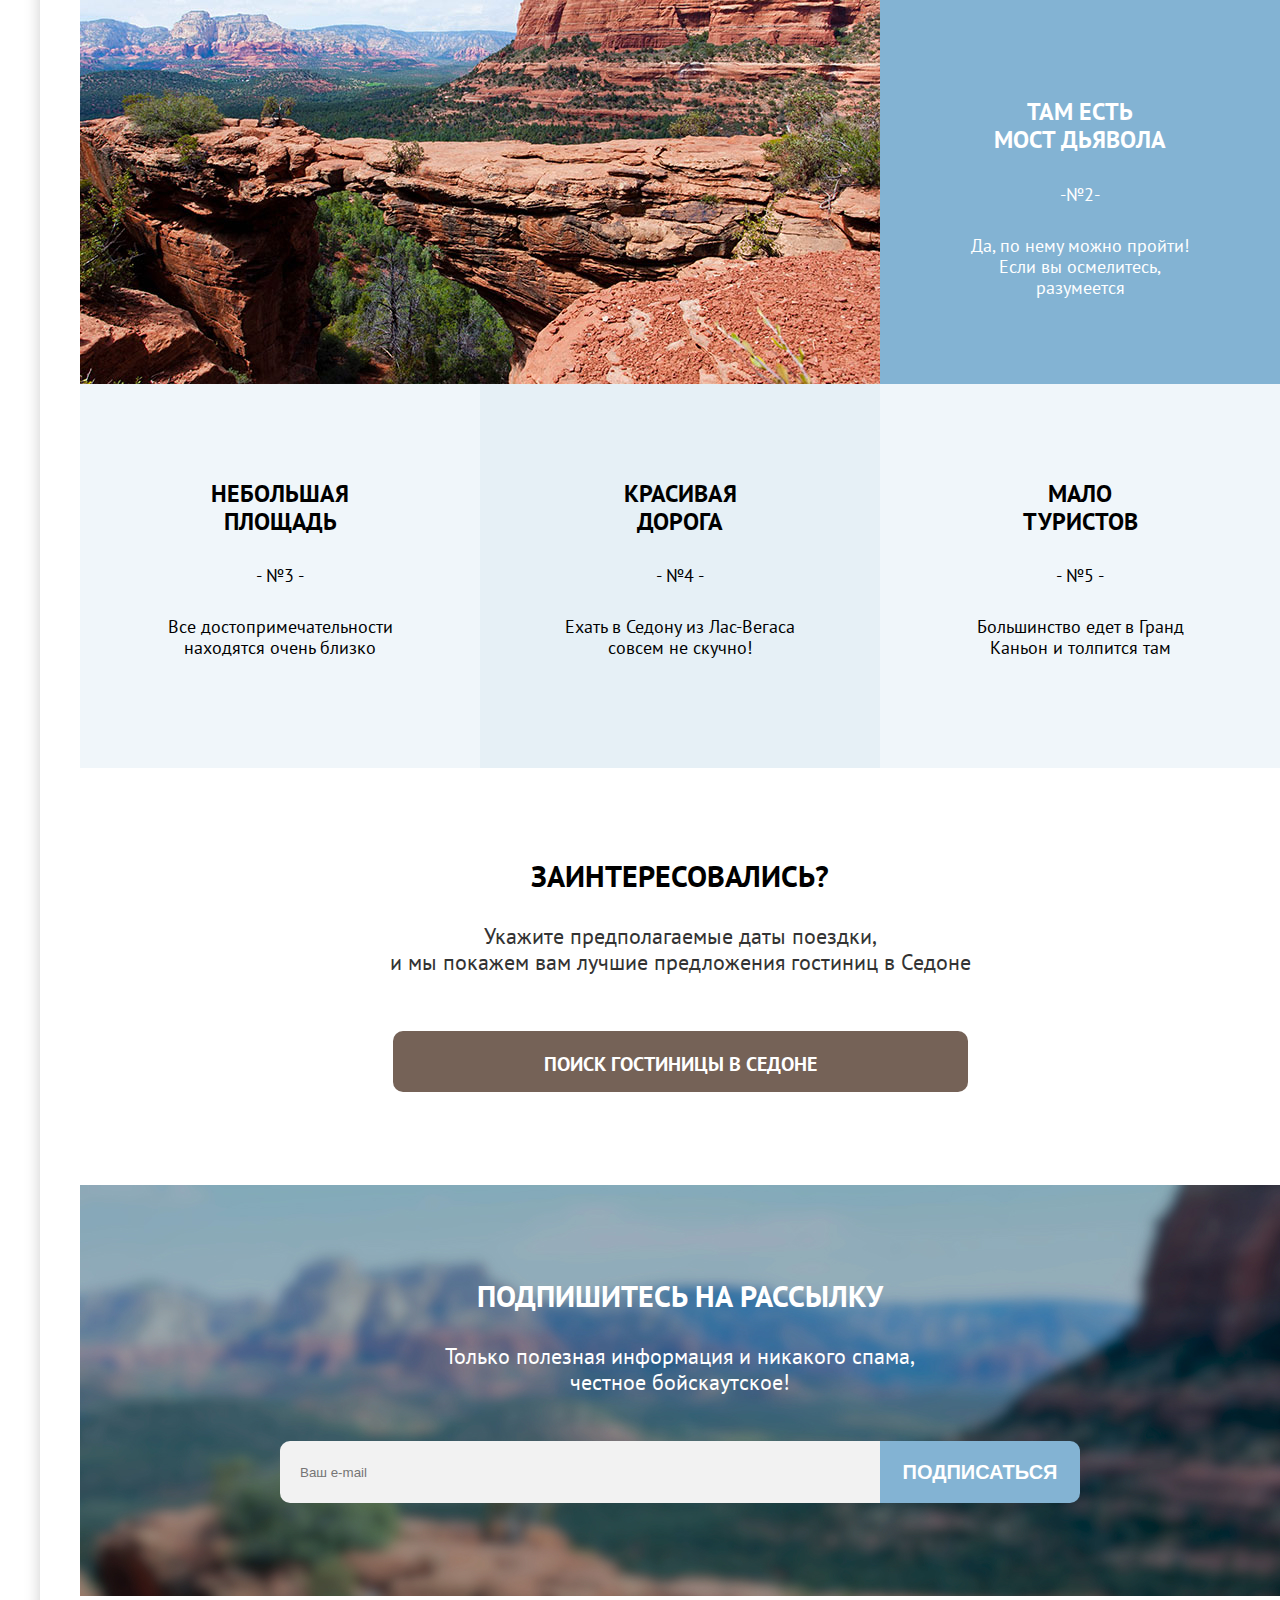
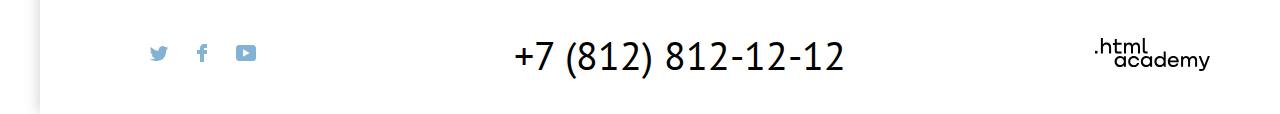
==== commit ed3eaf74: "16-03" ====
--- a/index.html
+++ b/index.html
@@ -170,7 +170,7 @@
                     />
                     <h3 class="edge-title">Жилье</h3>
                     <p class="edge-description">
-                      Рекомендуем пожить в настоящем мотеле, всё как в кино!
+                      Рекомендуем пожить<br> в настоящем мотеле,<br> всё как в кино!
                     </p>
                   </li>
                   <li class="edge-item food-item">
@@ -183,7 +183,7 @@
                     />
                     <h3 class="edge-title">Еда</h3>
                     <p class="edge-description">
-                      Всегда заказывайте топовый фирменный бургер, вы не
+                      Всегда заказывайте<br> топовый фирменный бургер,<br> вы не
                       разочаруетесь!
                     </p>
                   </li>
@@ -197,7 +197,7 @@
                     />
                     <h3 class="edge-title">Сувениры</h3>
                     <p class="edge-description">
-                      Не только китайского, но и настоящего местного производства!
+                      Не только китайского,<br> но и настоящего местного производства!
                     </p>
                   </li>
                 </ul>
@@ -220,22 +220,22 @@
               </li>
               <li class="edge-item edge-item-short">
                 <h2 class="edge-title-short">Небольшая<br />площадь</h2>
-                <p class="edge-number">- 3 -</p>
-                <p class="edge-description">
+                <p class="edge-number">- №3 -</p>
+                <p class="edge-description-short">
                   Все достопримечательности находятся очень близко
                 </p>
               </li>
               <li class="edge-item-short road">
                 <h2 class="edge-title-short">Красивая<br />дорога</h2>
-                <p class="edge-number">- 4 -</p>
-                <p class="edge-description">
+                <p class="edge-number">- №4 -</p>
+                <p class="edge-description-short">
                   Ехать в Седону из Лас-Вегаса совсем не скучно!
                 </p>
               </li>
               <li class="edge-item edge-item-short">
                 <h2 class="edge-title-short">Мало<br />туристов</h2>
-                <p class="edge-number">- 5 -</p>
-                <p class="edge-description">
+                <p class="edge-number">- №5 -</p>
+                <p class="edge-description-short">
                   Большинство едет в Гранд Каньон и толпится там
                 </p>
               </li>
@@ -244,7 +244,7 @@
           <section class="hotel-search">
             <h3 class="sentence-title">Заинтересовались?</h3>
             <p class="sentence-text">
-              Укажите предполагаемые даты поездки,<br />и мы покажем вам лучшие
+              Укажите предполагаемые даты поездки,<br>и мы покажем вам лучшие
               предложения гостиниц в Седоне
             </p>
             <a class="button-search" href="catalog.html"
@@ -254,7 +254,7 @@
           <section class="subscription">
             <h3 class="subscription-title">Подпишитесь на рассылку</h3>
             <p class="subscription-text">
-              Только полезная информация и никакого спама,<br />честное
+              Только полезная информация и никакого спама,<br>честное
               бойскаутское!
             </p>
             <form
--- a/styles.css
+++ b/styles.css
@@ -19,7 +19,6 @@
 }
 
 body {
-  min-width: 1200px;
   margin: 0;
   display: flex;
   flex-direction: column;
@@ -77,9 +76,8 @@
   flex-wrap: wrap;
   margin: 0;
   padding: 0;
-  width: 450px;
   list-style-type: none;
-  margin-left: 239px;
+  margin-left: auto;
 }
 
 .navigation-link {
@@ -92,6 +90,7 @@
   background-color: #ffffff;
   text-decoration: none;
 }
+
 .navigation-link-home:active {
   opacity: 0.3;
 }
@@ -118,9 +117,13 @@
 .navigation-user {
   display: flex;
   justify-content: flex-end;
+  list-style-type: none;
+  padding: 0;
+  margin-left: 273px;
 }
 
 .navigation-item-button {
+  display: flex;
   margin-top: 13px;
   margin-bottom: 13px;
 }
@@ -131,10 +134,10 @@
   font-weight: 700;
   font-size: 16px;
   line-height: 20px;
-  margin-left: 18px;
+  margin-left: 14px;
   margin-right: 70px;
   max-height: 37px;
-  padding: 8px 15px;
+  padding: 10px 37px;
   text-transform: uppercase;
   text-align: center;
   color: #ffffff;
@@ -148,7 +151,8 @@
 }
 
 .navigation-link-icon {
-  padding-left: 17px;
+  padding-top: 3px;
+  padding-left: 3px;
   text-decoration: none;
   fill: #000000;
 }
@@ -206,7 +210,7 @@
   text-align: center;
   text-transform: uppercase;
   width: 720px;
-  margin: 63px auto 31px;
+  margin: 60px auto 31px;
 }
 
 .main-heading-text {
@@ -247,7 +251,7 @@
 
 .edge-item-short {
   display: table-cell;
-  width: 1200px;
+  width: 400px;
   height: 384px;
   color: #000000;
 }
@@ -284,12 +288,14 @@
 }
 
 .edge-number {
+  font-family: 'PT Sans', sans-serif;
   text-align: center;
   text-transform: uppercase;
   margin: 0;
 }
 
 .edge-photo-description {
+  padding: 0;
   margin: 0;
   font-weight: 400;
   padding: 0 90px 87px;
@@ -320,22 +326,34 @@
   text-align: center;
   text-transform: uppercase;
   margin: 0 auto;
-  padding-top: 23px;
+  padding-top: 18px;
   width: 250px;
   height: 28px;
 }
 
 .edge-description {
   display: flex;
+  justify-content: center;
   width: 250px;
   height: 73px;
   padding-top: 20px;
-  margin: 0 75px;
-  text-align: center;
-}
-
+  margin: 0 auto;
+}
+
+.edge-description-short {
+  text-align: center;
+  width: 250px;
+  margin: 0 auto;
+  padding-top: 30px;
+}
 .edge-title-short {
-  margin-top: 98px;
+  font-family: 'PT Sans', sans-serif;
+  font-weight: 700;
+  font-size: 24px;
+  line-height: 28px;
+  text-align: center;
+  text-transform: uppercase;
+  margin-top: 96px;
   margin-bottom: 29px;
   text-align: center;
 }
@@ -364,7 +382,7 @@
   text-transform: uppercase;
   width: 720px;
   margin: 0 auto;
-  padding-top: 91px;
+  padding-top: 90px;
   padding-bottom: 29px;
 }
 
@@ -395,7 +413,7 @@
   width: 575px;
   margin: 0 auto;
   padding-top: 15px;
-  padding-bottom: 15px;
+  padding-bottom: 10px;
   margin-bottom: 93px;
 }
 
@@ -450,12 +468,19 @@
   padding-top: 29px;
 }
 
+.subscription-text-catalog {
+  padding-top: 46px;
+}
+
 .appointment-form {
   display: flex;
   justify-content: center;
   margin: 0 auto;
   padding-top: 46px;
-  padding-bottom: 94px;
+  padding-bottom: 93px;
+}
+.appointment-form-catalog {
+  padding-bottom: 140px;
 }
 
 .button-subscription {
@@ -488,7 +513,7 @@
 }
 
 .input {
-  width: 600px;
+  width: 560px;
   min-height: 60px;
   padding-left: 20px;
   padding-right: 20px;
@@ -518,7 +543,7 @@
   align-items: center;
   width: 1060px;
   margin: 0 auto;
-  padding: 40px 0;
+  padding: 24px 0;
 }
 
 .footer-social {
@@ -563,6 +588,7 @@
   align-items: center;
   text-transform: uppercase;
   text-decoration: none;
+  padding-right: 20px;
 }
 
 .footer-phone:hover {
@@ -585,7 +611,7 @@
   color: #000000;
   text-decoration: none;
   max-width: 170px;
-  height: 70px;
+  min-height: 70px;
 }
 
 .footer-author:hover {
@@ -617,13 +643,14 @@
 .inner-header {
   width: 1060px;
   margin: 0 auto;
+  padding: 0;
 }
 
 .breadcrumbs {
   display: flex;
   margin: 0;
   padding: 0;
-  margin-bottom: 45px;
+  margin-bottom: 38px;
   width: 120px;
   list-style-type: none;
 }
@@ -633,7 +660,6 @@
   width: 150px;
   padding: 0;
   margin: 0;
-  margin-right: 67px;
 }
 
 .catalog-filter-list {
@@ -644,9 +670,21 @@
   margin: 0;
   padding-top: 30px;
 }
+.catalog-filter-roup {
+  margin-right: 60px;
+  border: none;
+  margin-right: 100px;
+  padding: 0;
+}
+
+.catalog-filter-price {
+  padding: 0;
+
+  margin-right: 25px;
+}
 
 .catalog-filter-item:not(:last-child) {
-  margin-bottom: 13px;
+  margin-bottom: 10px;
 }
 
 .catalog-filter {
@@ -659,7 +697,7 @@
 .range-scale {
   position: relative;
   height: 4px;
-  margin-top: 32px;
+  margin-top: 26px;
   border-radius: 2px;
   background-color: rgba(255, 255, 255, 0.3);
 }
@@ -771,9 +809,9 @@
   position: absolute;
   background-color: #ffffff;
   padding: 0;
-  left: 0;
-  width: 20px;
-  height: 20px;
+  left: 4px;
+  width: 17px;
+  height: 17px;
   border-radius: 4px;
   border: 2px solid #ffffff;
   cursor: pointer;
@@ -807,7 +845,7 @@
   display: flex;
   width: 1060px;
   margin: 0 auto;
-  padding-top: 44px;
+  padding-top: 40px;
 }
 
 .control-input[type='checkbox']:checked + .control-mark::before {
@@ -819,9 +857,9 @@
 
 .control-input[type='checkbox']:checked + .control-mark::after {
   transform: rotate(-45deg);
-  width: 14px;
+  width: 13px;
   top: 8px;
-  left: 6px;
+  left: 5px;
 }
 
 .control-input[type='radio'] + .control-mark {
@@ -830,33 +868,38 @@
 
 .control-input[type='radio']:checked + .control-mark::before {
   position: absolute;
-  top: 5px;
-  left: 5px;
-  width: 10px;
-  height: 10px;
+  top: 4px;
+  left: 4px;
+  width: 9px;
+  height: 9px;
   background-color: #242424;
   border-radius: 50%;
   content: '';
 }
 
 .found {
+  font-family: 'PT Sans', sans-serif;
+  font-style: normal;
   font-weight: 700;
   font-size: 30px;
   line-height: 39px;
   text-transform: uppercase;
-  margin: 0;
-  padding: 0;
-  margin: 6px auto 3px 0;
+  margin-top: 6px;
+  margin-bottom: 3px;
+  padding: 0;
+  margin-right: auto;
 }
 
 .select-control {
+  font-family: 'PT Sans', sans-serif;
+  font-style: normal;
   box-sizing: border-box;
   font-weight: 400;
   font-size: 18px;
   line-height: 23px;
   color: #333333;
   width: 287px;
-  margin-right: 81px;
+  margin-right: 92px;
   padding-left: 19px;
   border-radius: 4px;
   border: 2px solid #e6e6e6;
@@ -874,10 +917,10 @@
   display: flex;
   align-items: center;
   justify-content: center;
-  width: 48px;
-  height: 48px;
+  width: 43px;
+  height: 43px;
   padding: 1px;
-  margin-right: 8px;
+  margin-right: 4px;
   text-decoration: none;
   border-radius: 4px;
   border: 2px solid #e6e6e6;
@@ -908,16 +951,11 @@
   color: #ffffff;
   margin: 0;
   padding-top: 35px;
-  padding-bottom: 5px;
-}
-
-.main-inner {
-  background-image: url('/images/catalog_top.jpg');
-  background-size: 100% auto;
-  background-repeat: no-repeat;
-  min-height: 410px;
-}
+}
+
 .breadcrumbs-link {
+  font-family: 'PT Sans', sans-serif;
+  font-style: normal;
   font-size: 16px;
   line-height: 21px;
   color: #ffffff;
@@ -1002,17 +1040,18 @@
 .hotels {
   width: 1060px;
   margin: 0 auto;
-  padding-top: 53px;
+  padding-top: 59px;
 }
 
 .hotels-list {
   display: grid;
   grid-template-columns: repeat(3, 340px);
-  gap: 18px 10px;
+  gap: 18px 18px;
   list-style-type: none;
   padding: 0;
   margin: 0;
 }
+
 .hotels-card-image:active {
   opacity: 0.3;
 }
@@ -1029,19 +1068,24 @@
   display: grid;
   grid-template-rows: 206px min-content 23px min-content min-content;
   grid-template-columns: 133px 26px 140px;
-  row-gap: 16px;
+  row-gap: 10px;
   width: 300px;
   padding: 20px;
+  margin-left: 2px;
   background-color: #ffffff;
 }
 
 .hotels-card-link {
   grid-column: 1/-1;
+  padding: 0;
+  margin-top: -5px;
 }
 
 .hotels-card-title-link {
   text-decoration: none;
   grid-column: 1/-1;
+  padding: 0;
+  margin: 0;
 }
 
 .hotels-card-title {
@@ -1059,6 +1103,8 @@
   align-self: center;
   margin: 0;
   grid-column: 1/2;
+  padding-top: 14px;
+  padding-left: 2px;
 }
 
 .button {
@@ -1076,8 +1122,9 @@
 .hotels-card-button {
   grid-column: 1/2;
   background-color: #756257;
-  padding-top: 9px;
-  padding-bottom: 10px;
+  margin-top: 12px;
+  padding-top: 8px;
+  padding-bottom: 8px;
 }
 
 .button:active {
@@ -1099,11 +1146,13 @@
 .favorites-button {
   grid-column: 3/-1;
   background-color: #83b3d3;
-  padding-top: 9px;
-  padding-bottom: 10px;
-}
+  margin-top: 12px;
+  padding: 9px 4px;
+}
+
 .price {
   grid-column: 3/-1;
+  padding-top: 9px;
 }
 
 .selected {
@@ -1124,8 +1173,10 @@
   background-color: #f2f2f2;
   text-align: center;
   text-transform: uppercase;
-  padding-top: 9px;
-  padding-bottom: 10px;
+  margin-top: 7px;
+  margin-left: 6px;
+  padding-top: 5px;
+  padding-bottom: 5px;
   border-radius: 4px;
 }
 
@@ -1133,6 +1184,7 @@
   grid-column: 1/2;
   width: 93px;
   padding-top: 10px;
+  margin-top: 5px;
   background-image: url(images/icon/star.svg);
   background-size: 25px 17px;
   background-repeat: repeat-x;
@@ -1164,13 +1216,16 @@
 }
 
 .button-load-more {
+  display: flex;
   border-radius: 4px;
   width: 620px;
   height: 60px;
-  font-weight: 700;
-  margin-left: 218px;
+  padding-left: 230px;
+  font-weight: 700;
+  margin-left: 219px;
   font-size: 20px;
   line-height: 26px;
+  align-items: center;
   text-transform: uppercase;
   color: #ffffff;
   border: none;
@@ -1230,7 +1285,7 @@
   width: 175px;
   padding-top: 16px;
   padding-bottom: 16px;
-  margin-left: 300px;
+  margin-left: 290px;
   color: #333333;
 }
 
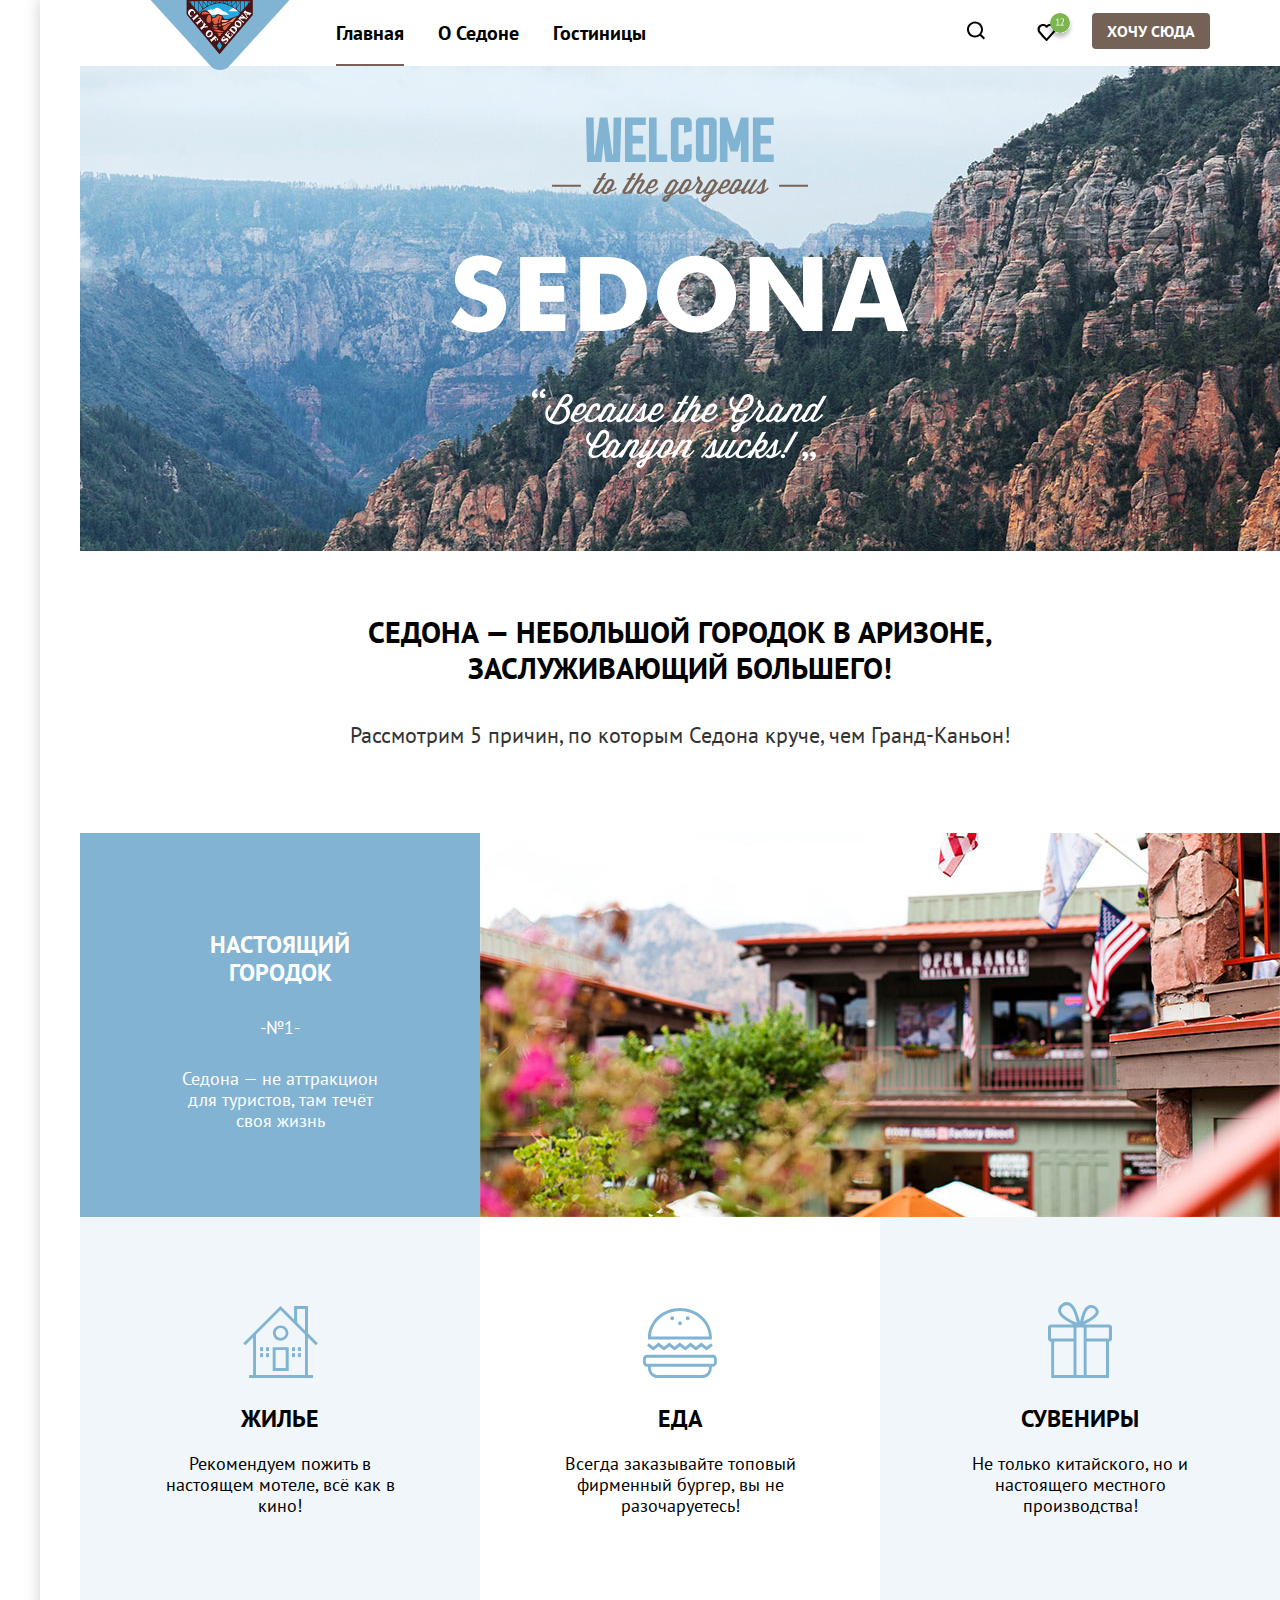
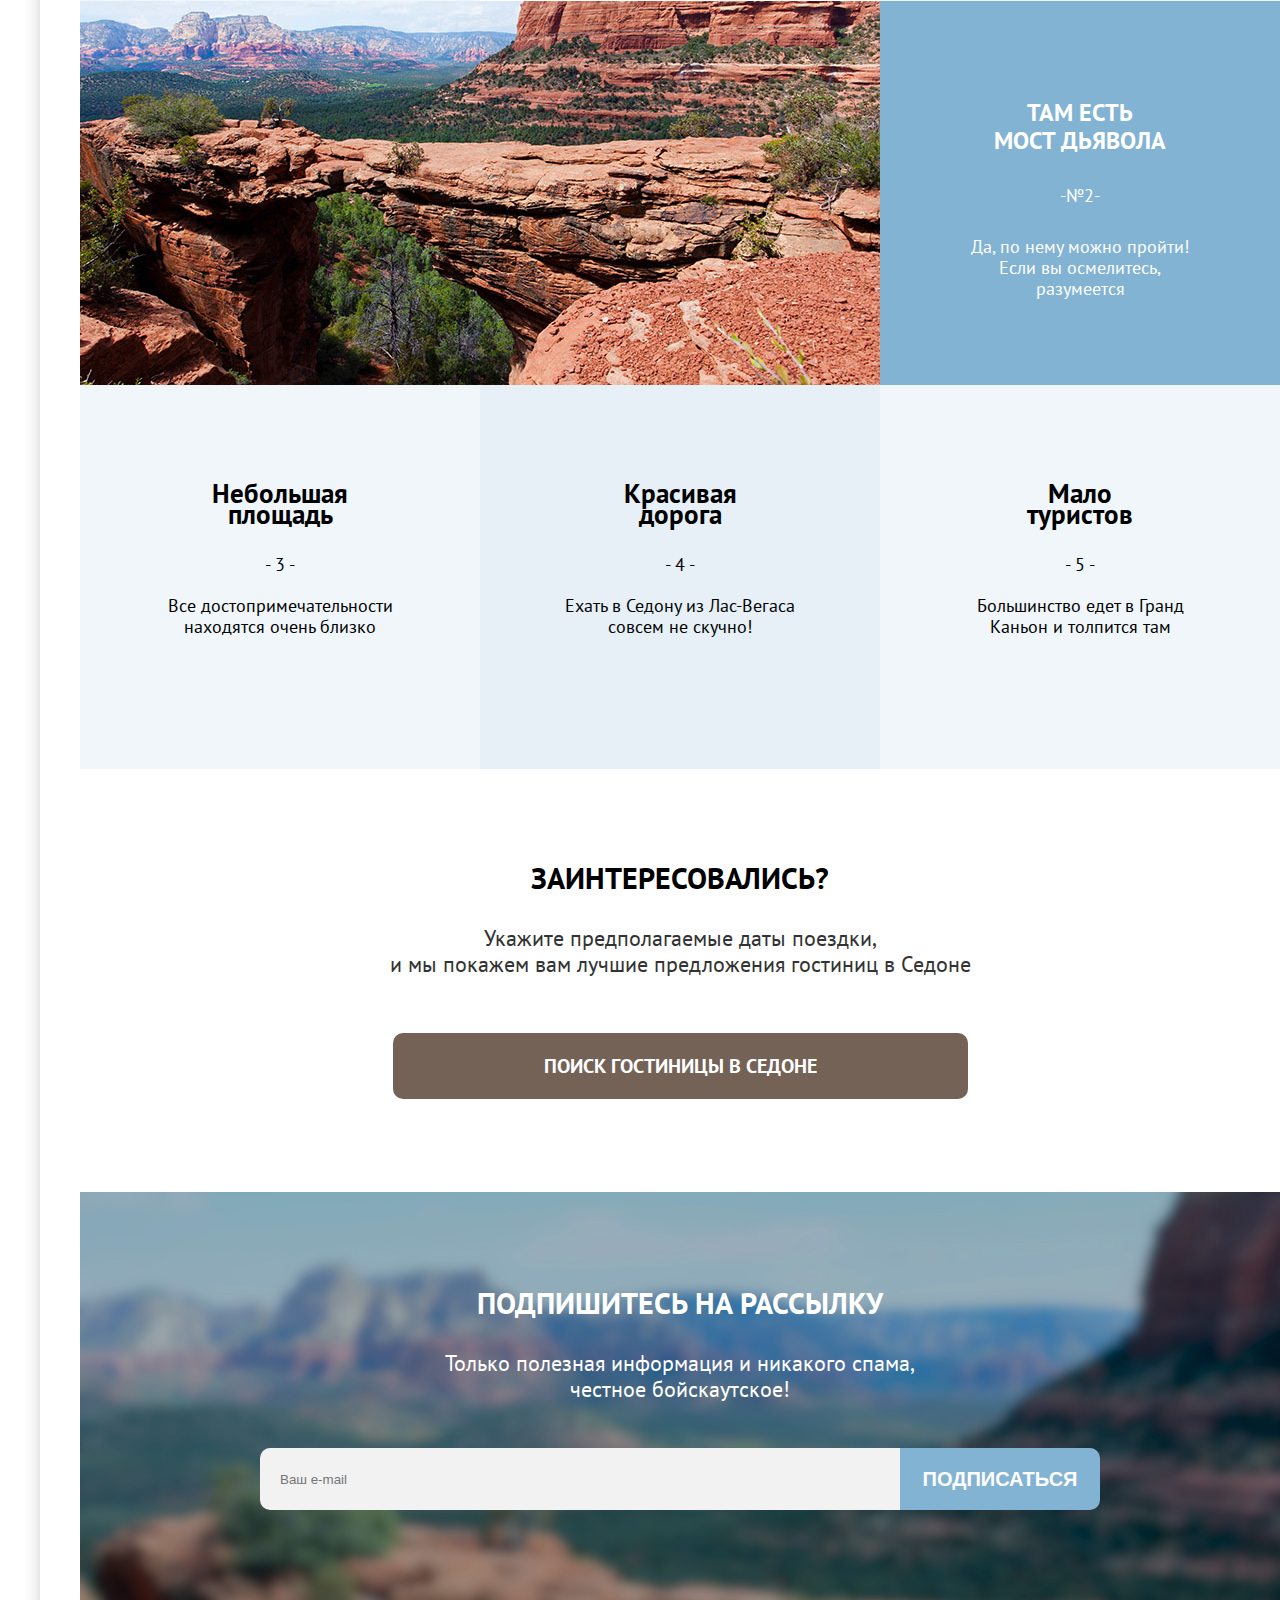
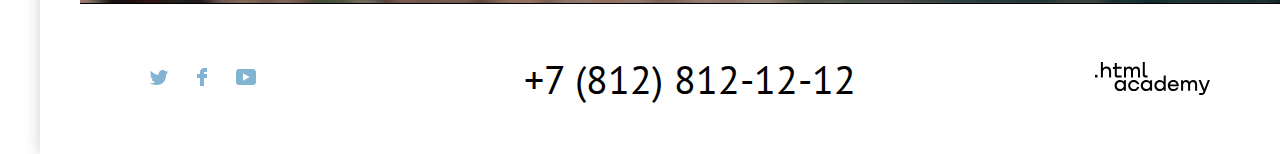
==== commit e59bc59a: "Merge pull request #9 from Naz-Vlad/master" ====
--- a/index.html
+++ b/index.html
@@ -170,7 +170,7 @@
                     />
                     <h3 class="edge-title">Жилье</h3>
                     <p class="edge-description">
-                      Рекомендуем пожить<br> в настоящем мотеле,<br> всё как в кино!
+                      Рекомендуем пожить в настоящем мотеле, всё как в кино!
                     </p>
                   </li>
                   <li class="edge-item food-item">
@@ -183,7 +183,7 @@
                     />
                     <h3 class="edge-title">Еда</h3>
                     <p class="edge-description">
-                      Всегда заказывайте<br> топовый фирменный бургер,<br> вы не
+                      Всегда заказывайте топовый фирменный бургер, вы не
                       разочаруетесь!
                     </p>
                   </li>
@@ -197,7 +197,7 @@
                     />
                     <h3 class="edge-title">Сувениры</h3>
                     <p class="edge-description">
-                      Не только китайского,<br> но и настоящего местного производства!
+                      Не только китайского, но и настоящего местного производства!
                     </p>
                   </li>
                 </ul>
@@ -220,22 +220,22 @@
               </li>
               <li class="edge-item edge-item-short">
                 <h2 class="edge-title-short">Небольшая<br />площадь</h2>
-                <p class="edge-number">- №3 -</p>
-                <p class="edge-description-short">
+                <p class="edge-number">- 3 -</p>
+                <p class="edge-description">
                   Все достопримечательности находятся очень близко
                 </p>
               </li>
               <li class="edge-item-short road">
                 <h2 class="edge-title-short">Красивая<br />дорога</h2>
-                <p class="edge-number">- №4 -</p>
-                <p class="edge-description-short">
+                <p class="edge-number">- 4 -</p>
+                <p class="edge-description">
                   Ехать в Седону из Лас-Вегаса совсем не скучно!
                 </p>
               </li>
               <li class="edge-item edge-item-short">
                 <h2 class="edge-title-short">Мало<br />туристов</h2>
-                <p class="edge-number">- №5 -</p>
-                <p class="edge-description-short">
+                <p class="edge-number">- 5 -</p>
+                <p class="edge-description">
                   Большинство едет в Гранд Каньон и толпится там
                 </p>
               </li>
@@ -244,7 +244,7 @@
           <section class="hotel-search">
             <h3 class="sentence-title">Заинтересовались?</h3>
             <p class="sentence-text">
-              Укажите предполагаемые даты поездки,<br>и мы покажем вам лучшие
+              Укажите предполагаемые даты поездки,<br />и мы покажем вам лучшие
               предложения гостиниц в Седоне
             </p>
             <a class="button-search" href="catalog.html"
@@ -254,7 +254,7 @@
           <section class="subscription">
             <h3 class="subscription-title">Подпишитесь на рассылку</h3>
             <p class="subscription-text">
-              Только полезная информация и никакого спама,<br>честное
+              Только полезная информация и никакого спама,<br />честное
               бойскаутское!
             </p>
             <form
--- a/styles.css
+++ b/styles.css
@@ -19,6 +19,7 @@
 }
 
 body {
+  min-width: 1200px;
   margin: 0;
   display: flex;
   flex-direction: column;
@@ -76,8 +77,9 @@
   flex-wrap: wrap;
   margin: 0;
   padding: 0;
+  width: 450px;
   list-style-type: none;
-  margin-left: auto;
+  margin-left: 239px;
 }
 
 .navigation-link {
@@ -90,7 +92,6 @@
   background-color: #ffffff;
   text-decoration: none;
 }
-
 .navigation-link-home:active {
   opacity: 0.3;
 }
@@ -117,13 +118,9 @@
 .navigation-user {
   display: flex;
   justify-content: flex-end;
-  list-style-type: none;
-  padding: 0;
-  margin-left: 273px;
 }
 
 .navigation-item-button {
-  display: flex;
   margin-top: 13px;
   margin-bottom: 13px;
 }
@@ -134,10 +131,10 @@
   font-weight: 700;
   font-size: 16px;
   line-height: 20px;
-  margin-left: 14px;
+  margin-left: 18px;
   margin-right: 70px;
   max-height: 37px;
-  padding: 10px 37px;
+  padding: 8px 15px;
   text-transform: uppercase;
   text-align: center;
   color: #ffffff;
@@ -151,8 +148,7 @@
 }
 
 .navigation-link-icon {
-  padding-top: 3px;
-  padding-left: 3px;
+  padding-left: 17px;
   text-decoration: none;
   fill: #000000;
 }
@@ -210,7 +206,7 @@
   text-align: center;
   text-transform: uppercase;
   width: 720px;
-  margin: 60px auto 31px;
+  margin: 63px auto 31px;
 }
 
 .main-heading-text {
@@ -251,7 +247,7 @@
 
 .edge-item-short {
   display: table-cell;
-  width: 400px;
+  width: 1200px;
   height: 384px;
   color: #000000;
 }
@@ -288,14 +284,12 @@
 }
 
 .edge-number {
-  font-family: 'PT Sans', sans-serif;
   text-align: center;
   text-transform: uppercase;
   margin: 0;
 }
 
 .edge-photo-description {
-  padding: 0;
   margin: 0;
   font-weight: 400;
   padding: 0 90px 87px;
@@ -326,34 +320,22 @@
   text-align: center;
   text-transform: uppercase;
   margin: 0 auto;
-  padding-top: 18px;
+  padding-top: 23px;
   width: 250px;
   height: 28px;
 }
 
 .edge-description {
   display: flex;
-  justify-content: center;
   width: 250px;
   height: 73px;
   padding-top: 20px;
-  margin: 0 auto;
-}
-
-.edge-description-short {
-  text-align: center;
-  width: 250px;
-  margin: 0 auto;
-  padding-top: 30px;
-}
+  margin: 0 75px;
+  text-align: center;
+}
+
 .edge-title-short {
-  font-family: 'PT Sans', sans-serif;
-  font-weight: 700;
-  font-size: 24px;
-  line-height: 28px;
-  text-align: center;
-  text-transform: uppercase;
-  margin-top: 96px;
+  margin-top: 98px;
   margin-bottom: 29px;
   text-align: center;
 }
@@ -382,7 +364,7 @@
   text-transform: uppercase;
   width: 720px;
   margin: 0 auto;
-  padding-top: 90px;
+  padding-top: 91px;
   padding-bottom: 29px;
 }
 
@@ -413,7 +395,7 @@
   width: 575px;
   margin: 0 auto;
   padding-top: 15px;
-  padding-bottom: 10px;
+  padding-bottom: 15px;
   margin-bottom: 93px;
 }
 
@@ -468,19 +450,12 @@
   padding-top: 29px;
 }
 
-.subscription-text-catalog {
+.appointment-form {
+  display: flex;
+  justify-content: center;
+  margin: 0 auto;
   padding-top: 46px;
-}
-
-.appointment-form {
-  display: flex;
-  justify-content: center;
-  margin: 0 auto;
-  padding-top: 46px;
-  padding-bottom: 93px;
-}
-.appointment-form-catalog {
-  padding-bottom: 140px;
+  padding-bottom: 94px;
 }
 
 .button-subscription {
@@ -513,7 +488,7 @@
 }
 
 .input {
-  width: 560px;
+  width: 600px;
   min-height: 60px;
   padding-left: 20px;
   padding-right: 20px;
@@ -543,7 +518,7 @@
   align-items: center;
   width: 1060px;
   margin: 0 auto;
-  padding: 24px 0;
+  padding: 40px 0;
 }
 
 .footer-social {
@@ -588,7 +563,6 @@
   align-items: center;
   text-transform: uppercase;
   text-decoration: none;
-  padding-right: 20px;
 }
 
 .footer-phone:hover {
@@ -611,7 +585,7 @@
   color: #000000;
   text-decoration: none;
   max-width: 170px;
-  min-height: 70px;
+  height: 70px;
 }
 
 .footer-author:hover {
@@ -643,14 +617,13 @@
 .inner-header {
   width: 1060px;
   margin: 0 auto;
-  padding: 0;
 }
 
 .breadcrumbs {
   display: flex;
   margin: 0;
   padding: 0;
-  margin-bottom: 38px;
+  margin-bottom: 45px;
   width: 120px;
   list-style-type: none;
 }
@@ -660,6 +633,7 @@
   width: 150px;
   padding: 0;
   margin: 0;
+  margin-right: 67px;
 }
 
 .catalog-filter-list {
@@ -670,21 +644,9 @@
   margin: 0;
   padding-top: 30px;
 }
-.catalog-filter-roup {
-  margin-right: 60px;
-  border: none;
-  margin-right: 100px;
-  padding: 0;
-}
-
-.catalog-filter-price {
-  padding: 0;
-
-  margin-right: 25px;
-}
 
 .catalog-filter-item:not(:last-child) {
-  margin-bottom: 10px;
+  margin-bottom: 13px;
 }
 
 .catalog-filter {
@@ -697,7 +659,7 @@
 .range-scale {
   position: relative;
   height: 4px;
-  margin-top: 26px;
+  margin-top: 32px;
   border-radius: 2px;
   background-color: rgba(255, 255, 255, 0.3);
 }
@@ -809,9 +771,9 @@
   position: absolute;
   background-color: #ffffff;
   padding: 0;
-  left: 4px;
-  width: 17px;
-  height: 17px;
+  left: 0;
+  width: 20px;
+  height: 20px;
   border-radius: 4px;
   border: 2px solid #ffffff;
   cursor: pointer;
@@ -845,7 +807,7 @@
   display: flex;
   width: 1060px;
   margin: 0 auto;
-  padding-top: 40px;
+  padding-top: 44px;
 }
 
 .control-input[type='checkbox']:checked + .control-mark::before {
@@ -857,9 +819,9 @@
 
 .control-input[type='checkbox']:checked + .control-mark::after {
   transform: rotate(-45deg);
-  width: 13px;
+  width: 14px;
   top: 8px;
-  left: 5px;
+  left: 6px;
 }
 
 .control-input[type='radio'] + .control-mark {
@@ -868,38 +830,33 @@
 
 .control-input[type='radio']:checked + .control-mark::before {
   position: absolute;
-  top: 4px;
-  left: 4px;
-  width: 9px;
-  height: 9px;
+  top: 5px;
+  left: 5px;
+  width: 10px;
+  height: 10px;
   background-color: #242424;
   border-radius: 50%;
   content: '';
 }
 
 .found {
-  font-family: 'PT Sans', sans-serif;
-  font-style: normal;
   font-weight: 700;
   font-size: 30px;
   line-height: 39px;
   text-transform: uppercase;
-  margin-top: 6px;
-  margin-bottom: 3px;
-  padding: 0;
-  margin-right: auto;
+  margin: 0;
+  padding: 0;
+  margin: 6px auto 3px 0;
 }
 
 .select-control {
-  font-family: 'PT Sans', sans-serif;
-  font-style: normal;
   box-sizing: border-box;
   font-weight: 400;
   font-size: 18px;
   line-height: 23px;
   color: #333333;
   width: 287px;
-  margin-right: 92px;
+  margin-right: 81px;
   padding-left: 19px;
   border-radius: 4px;
   border: 2px solid #e6e6e6;
@@ -917,10 +874,10 @@
   display: flex;
   align-items: center;
   justify-content: center;
-  width: 43px;
-  height: 43px;
+  width: 48px;
+  height: 48px;
   padding: 1px;
-  margin-right: 4px;
+  margin-right: 8px;
   text-decoration: none;
   border-radius: 4px;
   border: 2px solid #e6e6e6;
@@ -951,11 +908,16 @@
   color: #ffffff;
   margin: 0;
   padding-top: 35px;
-}
-
+  padding-bottom: 5px;
+}
+
+.main-inner {
+  background-image: url('/images/catalog_top.jpg');
+  background-size: 100% auto;
+  background-repeat: no-repeat;
+  min-height: 410px;
+}
 .breadcrumbs-link {
-  font-family: 'PT Sans', sans-serif;
-  font-style: normal;
   font-size: 16px;
   line-height: 21px;
   color: #ffffff;
@@ -1040,18 +1002,17 @@
 .hotels {
   width: 1060px;
   margin: 0 auto;
-  padding-top: 59px;
+  padding-top: 53px;
 }
 
 .hotels-list {
   display: grid;
   grid-template-columns: repeat(3, 340px);
-  gap: 18px 18px;
+  gap: 18px 10px;
   list-style-type: none;
   padding: 0;
   margin: 0;
 }
-
 .hotels-card-image:active {
   opacity: 0.3;
 }
@@ -1068,24 +1029,19 @@
   display: grid;
   grid-template-rows: 206px min-content 23px min-content min-content;
   grid-template-columns: 133px 26px 140px;
-  row-gap: 10px;
+  row-gap: 16px;
   width: 300px;
   padding: 20px;
-  margin-left: 2px;
   background-color: #ffffff;
 }
 
 .hotels-card-link {
   grid-column: 1/-1;
-  padding: 0;
-  margin-top: -5px;
 }
 
 .hotels-card-title-link {
   text-decoration: none;
   grid-column: 1/-1;
-  padding: 0;
-  margin: 0;
 }
 
 .hotels-card-title {
@@ -1103,8 +1059,6 @@
   align-self: center;
   margin: 0;
   grid-column: 1/2;
-  padding-top: 14px;
-  padding-left: 2px;
 }
 
 .button {
@@ -1122,9 +1076,8 @@
 .hotels-card-button {
   grid-column: 1/2;
   background-color: #756257;
-  margin-top: 12px;
-  padding-top: 8px;
-  padding-bottom: 8px;
+  padding-top: 9px;
+  padding-bottom: 10px;
 }
 
 .button:active {
@@ -1146,13 +1099,11 @@
 .favorites-button {
   grid-column: 3/-1;
   background-color: #83b3d3;
-  margin-top: 12px;
-  padding: 9px 4px;
-}
-
+  padding-top: 9px;
+  padding-bottom: 10px;
+}
 .price {
   grid-column: 3/-1;
-  padding-top: 9px;
 }
 
 .selected {
@@ -1173,10 +1124,8 @@
   background-color: #f2f2f2;
   text-align: center;
   text-transform: uppercase;
-  margin-top: 7px;
-  margin-left: 6px;
-  padding-top: 5px;
-  padding-bottom: 5px;
+  padding-top: 9px;
+  padding-bottom: 10px;
   border-radius: 4px;
 }
 
@@ -1184,7 +1133,6 @@
   grid-column: 1/2;
   width: 93px;
   padding-top: 10px;
-  margin-top: 5px;
   background-image: url(images/icon/star.svg);
   background-size: 25px 17px;
   background-repeat: repeat-x;
@@ -1216,16 +1164,13 @@
 }
 
 .button-load-more {
-  display: flex;
   border-radius: 4px;
   width: 620px;
   height: 60px;
-  padding-left: 230px;
-  font-weight: 700;
-  margin-left: 219px;
+  font-weight: 700;
+  margin-left: 218px;
   font-size: 20px;
   line-height: 26px;
-  align-items: center;
   text-transform: uppercase;
   color: #ffffff;
   border: none;
@@ -1285,7 +1230,7 @@
   width: 175px;
   padding-top: 16px;
   padding-bottom: 16px;
-  margin-left: 290px;
+  margin-left: 300px;
   color: #333333;
 }
 
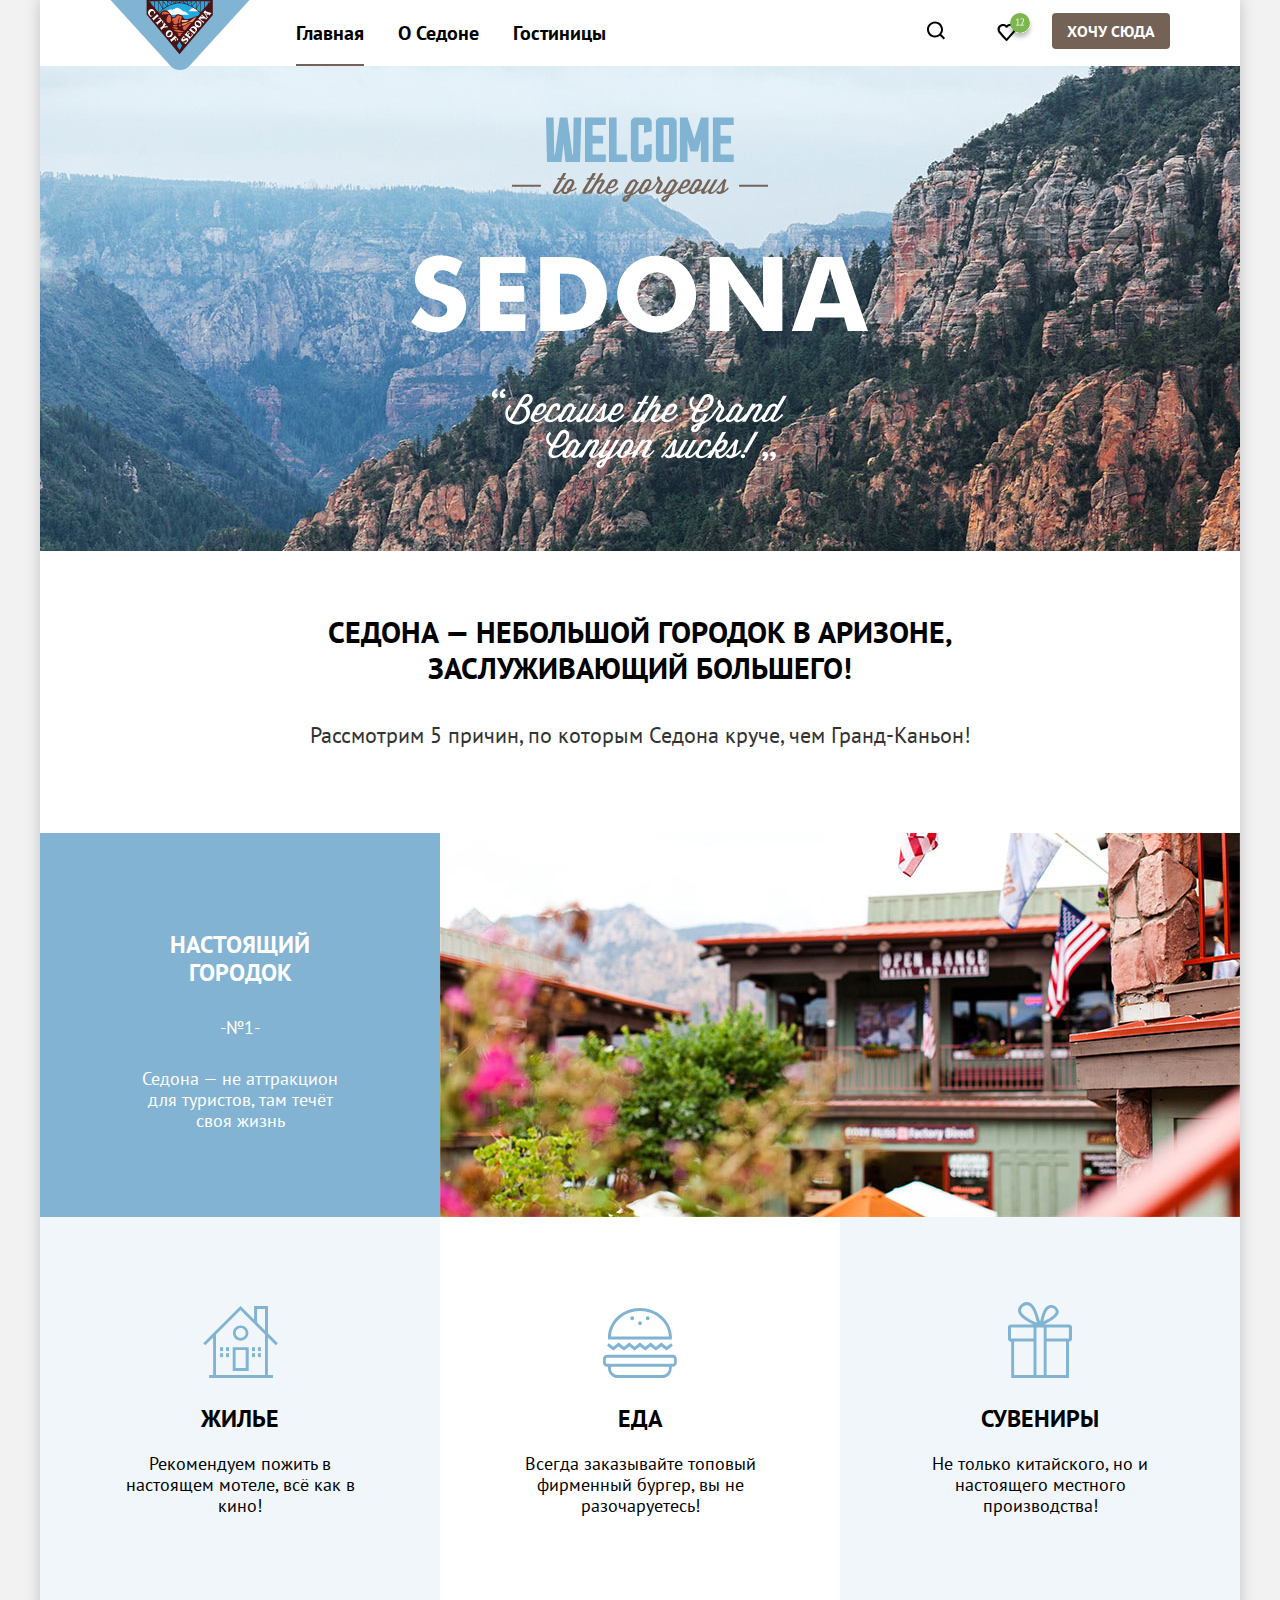
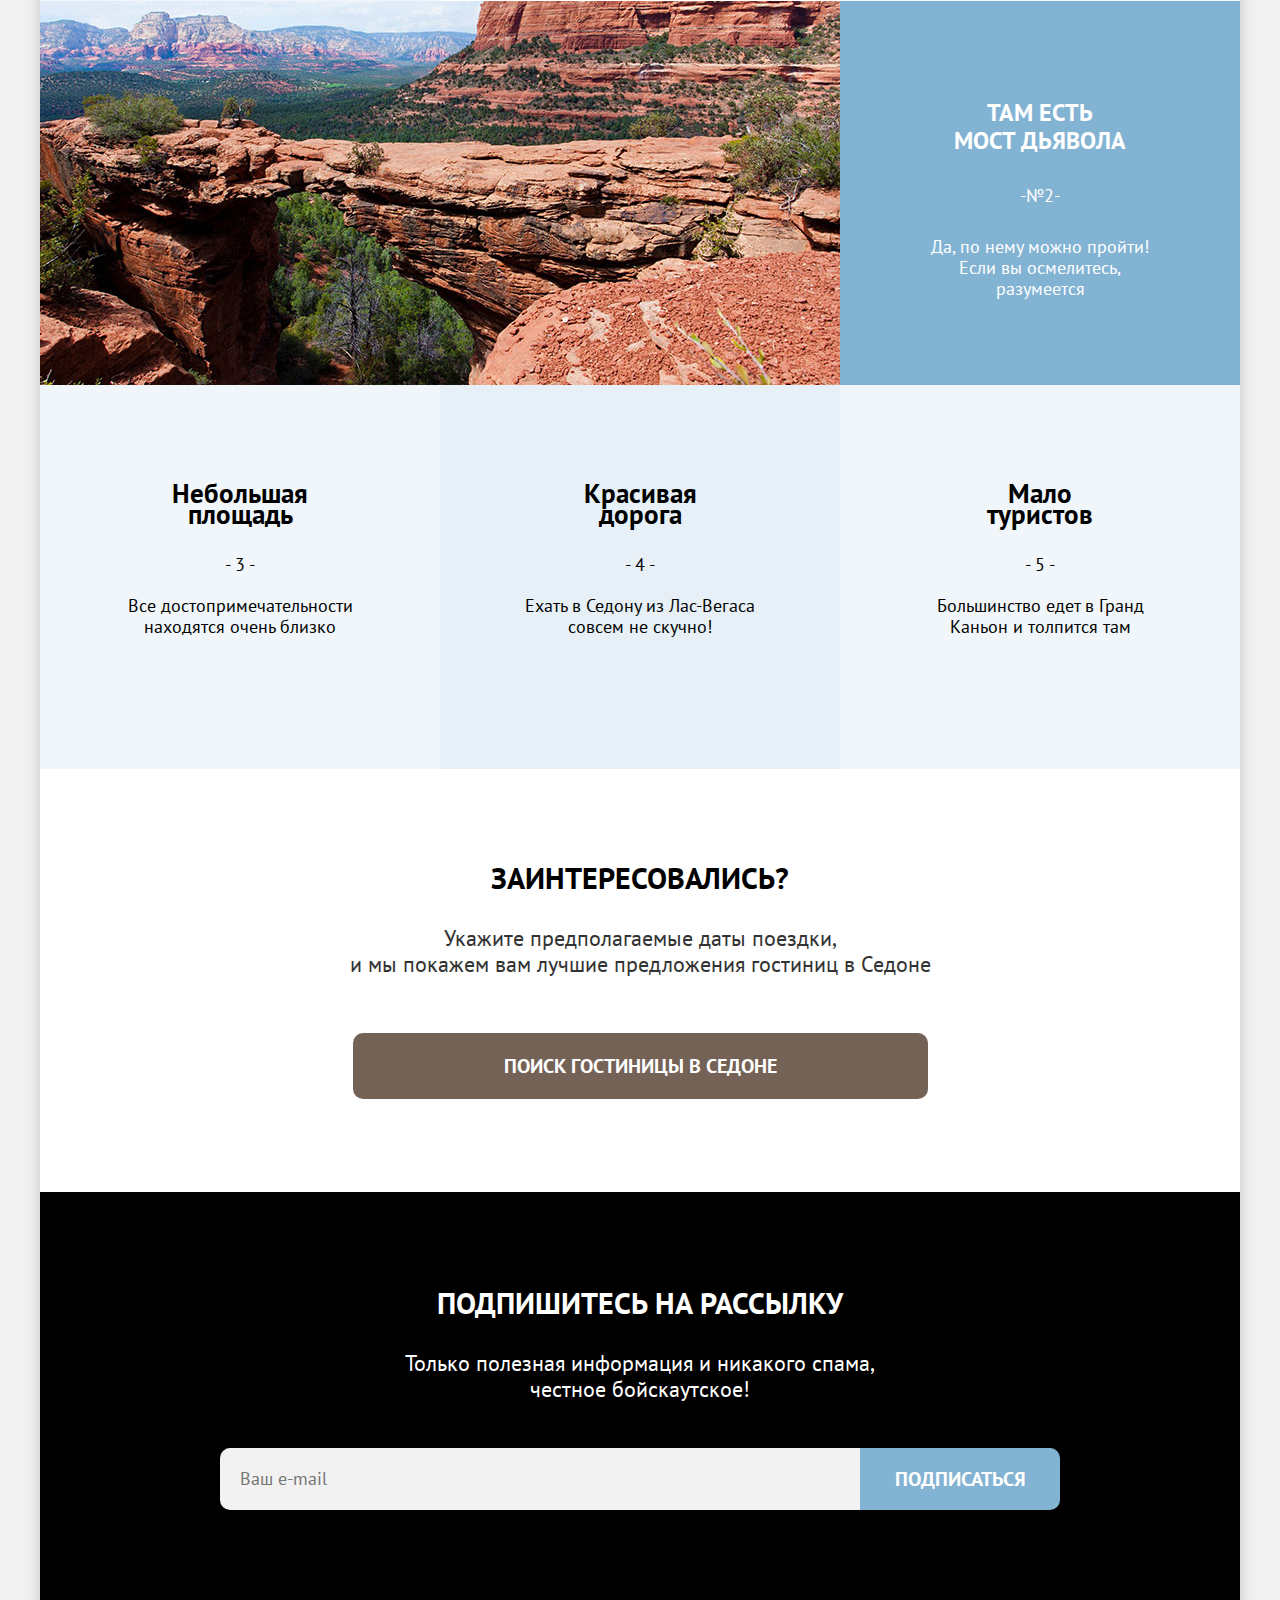
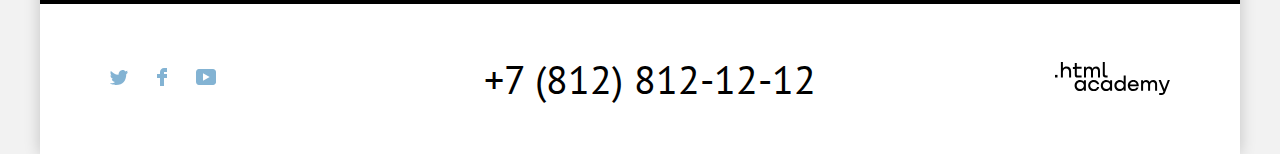
==== commit fcecf1b1: "18-03" ====
--- a/index.html
+++ b/index.html
@@ -3,8 +3,10 @@
   <head>
     <meta charset="utf-8" />
     <title>HTML Academy: Седона</title>
-    <link rel="stylesheet" href="styles.css" />
+    <link rel="stylesheet" href="styles/normalize.css">
+    <link rel="stylesheet" href="styles/styles.css" />
   </head>
+
   <body>
     <div class="container">
       <header class="page-header">
@@ -114,7 +116,7 @@
               </a>
             </li>
             <li class="navigation-item-button">
-              <a class="navigation-link button-nav" href="#">Хочу сюда</a>
+              <a class="button-nav" href="#">Хочу сюда</a>
             </li>
           </ul>
         </nav>
@@ -125,7 +127,7 @@
             <h1 class="visually-hidden">"Sedona" - поиск и бронирование отелей в Седоне.</h1>
               <img
                 class="business-card"
-                src="images/icon/greetings.svg"
+                src="images/icons/greetings.svg"
                 width="458"
                 height="352"
                 alt="Приветствие"
@@ -163,7 +165,7 @@
                   <li class="edge-item">
                     <img
                       class="housing"
-                      src="images/icon/icon-1.svg"
+                      src="images/icons/icon-1.svg"
                       width="75"
                       height="72"
                       alt="Жильё"
@@ -176,7 +178,7 @@
                   <li class="edge-item food-item">
                     <img
                       class="food"
-                      src="images/icon/icon-2.svg"
+                      src="images/icons/icon-2.svg"
                       width="74"
                       height="70"
                       alt="Еда"
@@ -190,7 +192,7 @@
                   <li class="edge-item">
                     <img
                       class="souvenirs"
-                      src="images/icon/icon-3.svg"
+                      src="images/icons/icon-3.svg"
                       width="64"
                       height="76"
                       alt="Сувениры"
@@ -420,7 +422,7 @@
                   id="check-in"
                   name="appointment-date"
                   placeholder="27 апреля 2020"/>
-                <img class="icon-date" src="images/icon/date.svg" width="15" height="15" alt="иконка">
+                <img class="icon-date" src="images/icons/date.svg" width="15" height="15" alt="иконка">
                 <span class="past">
                 <span class="date-past">Мы не можем отправить вас в прошлое.</span>
               </div>
@@ -436,7 +438,7 @@
                   id="departure"
                   name="appointment-date"
                   placeholder="1 Сентебря 2021"/>
-                <img class="icon-date" src="images/icon/date.svg" width="15" height="15" alt="иконка">
+                <img class="icon-date" src="images/icons/date.svg" width="15" height="15" alt="иконка">
                 <span class="past"
                   >На эти даты есть свободные номера. Пока есть.</span
                 >
@@ -451,8 +453,8 @@
                   name="departure"
                   placeholder="2"
                 />
-              <img class="plus-adults" src="images/icon/plus.svg" width="13" height="13" alt="иконка">
-              <img class="minus-adults" src="images/icon/minus.svg" width="13" height="1" alt="иконка">
+              <img class="plus-adults" src="images/icons/plus.svg" width="13" height="13" alt="иконка">
+              <img class="minus-adults" src="images/icons/minus.svg" width="13" height="1" alt="иконка">
               </p>
               </p>
               <p class="children">
@@ -470,8 +472,8 @@
                   name="departure"
                   placeholder="1"
                 />
-                <img class="plus-children" src="images/icon/plus.svg" width="13" height="13" alt="иконка">
-                <img class="minus-children" src="images/icon/minus.svg" width="13" height="1" alt="иконка">
+                <img class="plus-children" src="images/icons/plus.svg" width="13" height="13" alt="иконка">
+                <img class="minus-children" src="images/icons/minus.svg" width="13" height="1" alt="иконка">
               </p>
             </div>
             <button class="button-date" type="submit">Найти</button>
--- a/styles/styles.css
+++ b/styles/styles.css
@@ -0,0 +1,1542 @@
+@font-face {
+  font-family: 'PT Sans';
+  font-style: normal;
+  font-weight: 400;
+  src: url('../fonts/ptsans-400.woff2') format('woff2');
+  font-display: swap;
+}
+
+@font-face {
+  font-family: 'PT Sans';
+  font-style: normal;
+  font-weight: 700;
+  src: url('../fonts/ptsans-700.woff2') format('woff2');
+  font-display: swap;
+}
+
+html {
+  height: 100%;
+}
+
+body {
+  min-width: 1200px;
+  margin: 0;
+  display: flex;
+  flex-direction: column;
+  min-height: 100%;
+  font-family: 'PT Sans', sans-serif;
+  font-style: normal;
+  font-weight: 400;
+  font-size: 18px;
+  line-height: 21px;
+  color: #000000;
+  background-color: #f2f2f2;
+}
+
+.visually-hidden {
+  position: absolute;
+  width: 1px;
+  height: 1px;
+  margin: -1px;
+  padding: 0;
+  border: 0;
+  clip: rect(0 0 0 0);
+  overflow: hidden;
+}
+
+.container {
+  margin: 0 auto;
+  width: 1200px;
+  background-color: #ffffff;
+  box-shadow: 0px 0px 15px rgba(0, 0, 0, 0.2);
+}
+
+.page-header {
+  color: #000000;
+  background-color: #ffffff;
+  width: 1200px;
+  margin: 0 auto;
+}
+
+.navigation {
+  position: relative;
+  display: flex;
+  width: 1200px;
+  margin: 0 auto;
+}
+
+.logo {
+  position: absolute;
+  width: 140px;
+  margin-left: 70px;
+  margin-right: 30px;
+}
+
+.navigation-list {
+  display: flex;
+  flex-wrap: wrap;
+  margin: 0;
+  padding: 0;
+  width: 450px;
+  list-style-type: none;
+  margin-left: 239px;
+}
+
+.navigation-link {
+  display: block;
+  padding: 20px 17px;
+  font-weight: 700;
+  font-size: 20px;
+  line-height: 26px;
+  color: #000000;
+  background-color: #ffffff;
+  text-decoration: none;
+}
+
+.navigation-link:hover {
+  color: #756257;
+}
+
+.navigation-link:active {
+  opacity: 0.3;
+}
+
+.navigation-home::before {
+  content: '';
+  position: absolute;
+  margin-top: 64px;
+  margin-left: 17px;
+  display: block;
+  width: 68px;
+  height: 2px;
+  background-color: #756257;
+}
+
+.navigation-list .navigation-home::before {
+  width: 93px;
+}
+
+.navigation-user {
+  display: flex;
+  justify-content: flex-end;
+}
+
+.navigation-item-button {
+  margin-top: 13px;
+  margin-bottom: 13px;
+}
+
+.button-nav {
+  margin-left: 18px;
+  margin-right: 70px;
+
+  display: block;
+  padding: 8px 15px;
+
+  font-weight: 700;
+  font-size: 20px;
+  line-height: 26px;
+  color: #000000;
+
+  font-family: 'PT Sans', sans-serif;
+  font-style: normal;
+  text-decoration: none;
+  font-weight: 700;
+  font-size: 16px;
+  line-height: 20px;
+  text-transform: uppercase;
+  text-align: center;
+  color: #ffffff;
+
+  background-color: #756257;
+  border-radius: 4px;
+}
+
+.icon-link {
+  margin-left: -15px;
+  padding-top: 13px;
+}
+
+.navigation-link-icon {
+  padding-left: 17px;
+  text-decoration: none;
+  fill: #000000;
+}
+
+.navigation-link-icon:hover {
+  fill: #756257;
+}
+
+.navigation-link-icon:active {
+  opacity: 0.3;
+}
+
+.button-nav:hover {
+  background-color: #615048;
+}
+
+.button-nav:focus {
+  border: 3px solid #83b3d3;
+}
+
+.button-nav:active {
+  opacity: 0.3;
+}
+
+.main-container {
+  flex-grow: 1;
+}
+
+.page-container {
+  width: 1200px;
+  margin: 0 auto;
+  padding: 0;
+}
+
+.introduction {
+  background-image: url('../images/vector.png'),
+    url('../images/introduction.jpg');
+  background-position: bottom, top;
+  background-size: 100% auto;
+  background-repeat: no-repeat;
+  height: 485px;
+}
+
+.business-card {
+  display: block;
+  margin: 0 auto;
+  padding-top: 51px;
+  padding-bottom: 25px;
+}
+
+.main-title {
+  font-family: 'PT Sans', sans-serif;
+  font-weight: 700;
+  font-size: 30px;
+  line-height: 36px;
+  text-align: center;
+  text-transform: uppercase;
+  width: 720px;
+  margin: 63px auto 31px;
+}
+
+.main-heading-text {
+  font-family: 'PT Sans', sans-serif;
+  font-weight: 400;
+  font-size: 22px;
+  line-height: 36px;
+  width: 720px;
+  margin: 0 auto 80px;
+  color: #333333;
+  text-align: center;
+}
+
+.housing {
+  padding-top: 89px;
+}
+
+.food {
+  padding-top: 91px;
+}
+
+.souvenirs {
+  padding-top: 85px;
+}
+
+.edge-list {
+  margin: 0;
+  padding: 0;
+  flex-wrap: wrap;
+  list-style-type: none;
+}
+
+.edge-item-long {
+  display: flex;
+  background: #83b3d3;
+  flex-wrap: wrap;
+}
+
+.edge-item-short {
+  display: table-cell;
+  width: 1200px;
+  height: 384px;
+  color: #000000;
+}
+
+.turn {
+  margin: 0;
+  display: flex;
+  width: 400px;
+  height: 384px;
+  flex-direction: column;
+  justify-content: center;
+}
+
+.edge-photo-title {
+  font-family: 'PT Sans', sans-serif;
+  font-weight: 700;
+  font-size: 24px;
+  line-height: 28px;
+  color: #ffffff;
+  text-align: center;
+  text-transform: uppercase;
+  margin: 0;
+  padding-top: 98px;
+}
+
+.reasons-number {
+  font-family: 'PT Sans', sans-serif;
+  font-weight: 400;
+  color: #ffffff;
+  text-align: center;
+  text-transform: uppercase;
+  width: 250px;
+  margin: 30px 75px;
+}
+
+.edge-number {
+  text-align: center;
+  text-transform: uppercase;
+  margin: 0;
+}
+
+.edge-photo-description {
+  margin: 0;
+  font-weight: 400;
+  padding: 0 90px 87px;
+  color: #ffffff;
+  text-align: center;
+}
+
+.edge-sublist {
+  display: flex;
+  width: 1200px;
+  height: 384px;
+  padding: 0;
+  flex-wrap: wrap;
+  list-style-type: none;
+}
+
+.edge-item {
+  width: 400px;
+  background: rgba(131, 179, 211, 0.12);
+  text-align: center;
+}
+
+.edge-title {
+  font-family: 'PT Sans', sans-serif;
+  font-weight: 700;
+  font-size: 24px;
+  line-height: 28px;
+  text-align: center;
+  text-transform: uppercase;
+  margin: 0 auto;
+  padding-top: 23px;
+  width: 250px;
+  height: 28px;
+}
+
+.edge-description {
+  display: flex;
+  width: 250px;
+  height: 73px;
+  padding-top: 20px;
+  margin: 0 75px;
+  text-align: center;
+}
+
+.edge-title-short {
+  margin-top: 98px;
+  margin-bottom: 29px;
+  text-align: center;
+}
+
+.food-item {
+  background: #ffffff;
+}
+
+.road {
+  background-color: rgba(131, 179, 211, 0.2);
+}
+
+.hotel-search {
+  display: flex;
+  flex-direction: column;
+}
+
+.sentence-title {
+  font-family: 'PT Sans', sans-serif;
+  font-weight: 700;
+  font-size: 30px;
+  line-height: 36px;
+  color: #000000;
+  background: #ffffff;
+  text-align: center;
+  text-transform: uppercase;
+  width: 720px;
+  margin: 0 auto;
+  padding-top: 91px;
+  padding-bottom: 29px;
+}
+
+.sentence-text {
+  font-family: 'PT Sans', sans-serif;
+  font-weight: 400;
+  font-size: 22px;
+  line-height: 26px;
+  color: #333333;
+  text-align: center;
+  width: 720px;
+  margin: 0 auto;
+  padding-bottom: 56px;
+}
+
+.button-search {
+  font-family: 'PT Sans', sans-serif;
+  background-position: center;
+  font-weight: 700;
+  font-size: 20px;
+  line-height: 36px;
+  color: #ffffff;
+  background-color: #756257;
+  text-align: center;
+  text-decoration: none;
+  text-transform: uppercase;
+  border-radius: 10px;
+  width: 575px;
+  margin: 0 auto;
+  padding-top: 15px;
+  padding-bottom: 15px;
+  margin-bottom: 93px;
+}
+
+.button-search:active {
+  background-color: #615048;
+  opacity: 0.3;
+}
+
+.button-search:hover {
+  background-color: #615048;
+}
+
+.button-search:focus {
+  border: 3px solid #83b3d3;
+}
+
+.subscription {
+  display: flex;
+  margin: 0;
+  flex-direction: column;
+  color: #ffffff;
+  background-color: #000000;
+  background-image:url("../images/index.jpg")
+  background-size: 100% auto;
+  background-repeat: no-repeat;
+  text-align: center;
+}
+
+.subscription-title {
+  font-family: 'PT Sans', sans-serif;
+  font-weight: 700;
+  font-size: 30px;
+  line-height: 36px;
+  text-align: center;
+  text-transform: uppercase;
+  width: 720px;
+  margin: 0 auto;
+  padding-top: 93px;
+}
+
+.subscription-catalog .subscription-title {
+  padding-top: 73px;
+}
+
+.subscription-text {
+  font-weight: 400;
+  font-size: 22px;
+  line-height: 26px;
+  text-align: center;
+  width: 720px;
+  margin: 0 auto;
+  padding-top: 29px;
+}
+
+.appointment-form {
+  display: flex;
+  justify-content: center;
+  margin: 0 auto;
+  padding-top: 46px;
+  padding-bottom: 94px;
+}
+
+.button-subscription {
+  font-weight: 700;
+  font-size: 20px;
+  line-height: 26px;
+  text-align: center;
+  align-items: center;
+  color: #ffffff;
+  background-color: #83b3d3;
+  text-transform: uppercase;
+  padding: 0;
+  border-radius: 0 10px 10px 0;
+  width: 200px;
+  border: none;
+  cursor: pointer;
+}
+
+.button-subscription:focus {
+  background-color: #68a2ca;
+  border: 3px solid #756257;
+}
+
+.button-subscription:hover {
+  background-color: #68a2ca;
+}
+
+.button-subscription:active {
+  opacity: 0.3;
+}
+
+.input {
+  width: 600px;
+  min-height: 60px;
+  padding-left: 20px;
+  padding-right: 20px;
+  border-radius: 10px 0 0 10px;
+  background-color: #f2f2f2;
+  border: none;
+}
+
+.input:hover {
+  background-color: #e6e6e6;
+}
+
+.input:focus {
+  border: 3px solid #83b3d3;
+}
+
+.input:invalid {
+  border: 2px solid #ff5757;
+}
+
+.main-footer {
+  background-color: #ffffff;
+}
+
+.page-footer-container {
+  display: flex;
+  align-items: center;
+  width: 1060px;
+  margin: 0 auto;
+  padding: 40px 0;
+}
+
+.footer-social {
+  max-width: 170px;
+}
+
+.footer-social-list {
+  padding: 0;
+  display: flex;
+  list-style-type: none;
+}
+
+.footer-social-link {
+  width: 20px;
+  height: 20px;
+  margin-right: 29px;
+  color: #83b3d3;
+}
+
+.footer-social-link:hover {
+  color: #68a2ca;
+}
+
+.footer-social-link:focus {
+  border: 3px solid #83b3d3;
+  border-radius: 10px;
+  padding: 10px;
+}
+
+.footer-social-link:active {
+  opacity: 0.3;
+}
+
+.footer-phone {
+  display: flex;
+  max-width: 720px;
+  height: 70px;
+  margin: 0 auto;
+  font-size: 40px;
+  line-height: 40px;
+  color: #000000;
+  align-items: center;
+  text-transform: uppercase;
+  text-decoration: none;
+}
+
+.footer-phone:hover {
+  color: #756257;
+}
+
+.footer-phone:focus {
+  border: 3px solid #83b3d3;
+  border-radius: 10px;
+}
+
+.footer-phone:active {
+  opacity: 0.3;
+}
+
+.footer-author {
+  display: flex;
+  justify-content: center;
+  align-items: center;
+  color: #000000;
+  text-decoration: none;
+  max-width: 170px;
+  height: 70px;
+}
+
+.footer-author:hover {
+  color: #756257;
+}
+
+.footer-author:hover:focus {
+  border: 3px solid #83b3d3;
+  border-radius: 10px;
+}
+
+.footer-author:active {
+  opacity: 0.3;
+}
+
+.main-inner {
+  width: 1200px;
+  margin: 0 auto;
+  padding: 0;
+}
+
+.filter-container {
+  background-image: url('../images/catalog_top.jpg');
+  background-size: 100% auto;
+  background-repeat: no-repeat;
+  height: 408px;
+}
+
+.inner-header {
+  width: 1060px;
+  margin: 0 auto;
+}
+
+.breadcrumbs {
+  display: flex;
+  margin: 0;
+  padding: 0;
+  margin-bottom: 45px;
+  width: 120px;
+  list-style-type: none;
+}
+
+.catalog-filter-group {
+  border: none;
+  width: 150px;
+  padding: 0;
+  margin: 0;
+  margin-right: 67px;
+}
+
+.catalog-filter-list {
+  list-style-type: none;
+  line-height: 23px;
+  width: 150px;
+  padding: 0;
+  margin: 0;
+  padding-top: 30px;
+}
+
+.catalog-filter-item:not(:last-child) {
+  margin-bottom: 13px;
+}
+
+.catalog-filter {
+  display: flex;
+  justify-content: space-between;
+  width: 1060px;
+  margin: 0 auto;
+}
+
+.range-scale {
+  position: relative;
+  height: 4px;
+  margin-top: 32px;
+  border-radius: 2px;
+  background-color: rgba(255, 255, 255, 0.3);
+}
+
+.range-bar {
+  position: absolute;
+  height: 4px;
+  background-color: #ffffff;
+}
+
+.range-toggle {
+  position: absolute;
+  width: 20px;
+  height: 20px;
+  background-color: #ffffff;
+  border-radius: 5px;
+  cursor: pointer;
+}
+
+.range-toggle:focus {
+  outline: 3px solid #83b3d3;
+}
+
+.range-toggle:active {
+  outline: 2px solid #83b3d3;
+}
+
+.toggle-min {
+  top: -8px;
+  left: -10px;
+}
+
+.toggle-max {
+  top: -8px;
+  right: -10px;
+}
+
+.range-wrapper-inputs {
+  display: flex;
+  justify-content: center;
+  margin-top: 34px;
+}
+
+.catalog-filter-label {
+  position: relative;
+  margin: 0;
+  padding: 0;
+  color: #ffffff;
+}
+.range-input-min {
+  box-sizing: border-box;
+  width: 143px;
+  height: 48px;
+  font-size: 18px;
+  line-height: 23px;
+  color: #ffffff;
+  background-color: transparent;
+  padding-left: 18px;
+  border: 2px solid #ffffff;
+  border-radius: 4px 0 0 4px;
+  cursor: pointer;
+}
+
+.range-input-max {
+  box-sizing: border-box;
+  width: 143px;
+  height: 48px;
+  font-size: 18px;
+  line-height: 23px;
+  padding-left: 18px;
+  color: #ffffff;
+  background-color: transparent;
+  border: 2px solid #ffffff;
+  border-left: none;
+  border-radius: 0 4px 4px 0;
+}
+
+.check {
+  position: absolute;
+  font-size: 18px;
+  line-height: 23px;
+  right: 14px;
+  top: 10px;
+  opacity: 0.3;
+}
+
+.range-input-min:active {
+  background-color: #756257;
+}
+.range-input-min:focus {
+  border: 2px solid #ffffff;
+  box-sizing: border-box;
+  box-shadow: 0px 0px 0px 3px #81b3d3;
+}
+
+.range-input::-webkit-outer-spin-button,
+.range-input::-webkit-inner-spin-button {
+  appearance: none;
+  margin: 0;
+}
+
+.control {
+  position: relative;
+  display: block;
+  padding-left: 39px;
+}
+
+.control-mark {
+  position: absolute;
+  background-color: #ffffff;
+  padding: 0;
+  left: 0;
+  width: 20px;
+  height: 20px;
+  border-radius: 4px;
+  border: 2px solid #ffffff;
+  cursor: pointer;
+}
+
+.control:hover .control-mark {
+  background-color: rgba(255, 255, 255, 0.6);
+}
+
+.control-mark:focus {
+  border-color: #83b3d3;
+}
+
+.control-mark:active {
+  background-color: rgba(255, 255, 255, 0.3);
+}
+
+.control-input:disabled + .control-mark {
+  border-color: #242424;
+}
+
+.control-input[type='checkbox']:checked + .control-mark::before,
+.control-input[type='checkbox']:checked + .control-mark::after {
+  position: absolute;
+  height: 2px;
+  background-color: #242424;
+  content: '';
+}
+
+.sorting-container {
+  display: flex;
+  width: 1060px;
+  margin: 0 auto;
+  padding-top: 44px;
+}
+
+.control-input[type='checkbox']:checked + .control-mark::before {
+  transform: rotate(45deg);
+  width: 8px;
+  top: 10px;
+  left: 2px;
+}
+
+.control-input[type='checkbox']:checked + .control-mark::after {
+  transform: rotate(-45deg);
+  width: 14px;
+  top: 8px;
+  left: 6px;
+}
+
+.control-input[type='radio'] + .control-mark {
+  border-radius: 50%;
+}
+
+.control-input[type='radio']:checked + .control-mark::before {
+  position: absolute;
+  top: 5px;
+  left: 5px;
+  width: 10px;
+  height: 10px;
+  background-color: #242424;
+  border-radius: 50%;
+  content: '';
+}
+
+.found {
+  font-weight: 700;
+  font-size: 30px;
+  line-height: 39px;
+  text-transform: uppercase;
+  margin: 0;
+  padding: 0;
+  margin: 6px auto 3px 0;
+}
+
+.select-control {
+  box-sizing: border-box;
+  font-weight: 400;
+  font-size: 18px;
+  line-height: 23px;
+  color: #333333;
+  width: 287px;
+  margin-right: 81px;
+  padding-left: 19px;
+  border-radius: 4px;
+  border: 2px solid #e6e6e6;
+}
+
+.select-control:hover {
+  border: 2px solid #83b3d3;
+}
+
+.select-control:active {
+  opacity: 0/3;
+}
+
+.card-grid-toggle {
+  display: flex;
+  align-items: center;
+  justify-content: center;
+  width: 48px;
+  height: 48px;
+  padding: 1px;
+  margin-right: 8px;
+  text-decoration: none;
+  border-radius: 4px;
+  border: 2px solid #e6e6e6;
+}
+
+.grid-toggle {
+  border: 2px solid #000000;
+}
+
+.card-grid-toggle:hover {
+  border: 2px solid #83b3d3;
+}
+
+.card-grid-toggle:focus {
+  border: 2px solid #83b3d3;
+}
+
+.card-grid-toggle:active {
+  border: 2px solid #000000;
+}
+
+.inner-header-title {
+  font-family: 'PT Sans', sans-serif;
+  font-style: normal;
+  font-weight: 700;
+  font-size: 60px;
+  line-height: 78px;
+  color: #ffffff;
+  margin: 0;
+  padding-top: 35px;
+  padding-bottom: 5px;
+}
+
+.main-inner {
+  background-image: url('/images/catalog_top.jpg');
+  background-size: 100% auto;
+  background-repeat: no-repeat;
+  min-height: 410px;
+}
+.breadcrumbs-link {
+  font-size: 16px;
+  line-height: 21px;
+  color: #ffffff;
+  text-decoration: none;
+  margin-right: 10px;
+}
+
+.breadcrumbs-link:hover {
+  opacity: 0.6;
+}
+
+.breadcrumbs-link:active {
+  opacity: 0.3;
+}
+
+.catalog-filter-title {
+  font-size: 20px;
+  line-height: 26px;
+  font-weight: 700;
+  color: #ffffff;
+}
+
+.condition {
+  line-height: 26px;
+  color: #ffffff;
+}
+
+.apply-reset {
+  display: flex;
+  flex-direction: column;
+  align-items: center;
+}
+
+.button-apply {
+  width: 160px;
+  height: 48px;
+  font-weight: 700;
+  font-size: 16px;
+  line-height: 21px;
+  color: #ffffff;
+  background-color: #83b3d3;
+  text-align: center;
+  text-transform: uppercase;
+  margin-top: 60px;
+  margin-bottom: 20px;
+  border-radius: 4px;
+  cursor: pointer;
+}
+
+.button-apply:hover {
+  background-color: #68a2ca;
+  border-radius: 4px;
+}
+
+.button-apply:active {
+  opacity: 0.3;
+}
+
+.button-apply:focus {
+  border: 3px solid #ffffff;
+}
+
+.reset {
+  line-height: 23px;
+  color: #ffffff;
+  text-decoration: none;
+}
+
+.reset:hover {
+  opacity: 0.6;
+}
+
+.reset:focus {
+  border: 3px solid #83b3d3;
+  border-radius: 4px;
+}
+
+.reset:active {
+  opacity: 0.3;
+}
+
+.hotels {
+  width: 1060px;
+  margin: 0 auto;
+  padding-top: 53px;
+}
+
+.hotels-list {
+  display: grid;
+  grid-template-columns: repeat(3, 340px);
+  gap: 18px 10px;
+  list-style-type: none;
+  padding: 0;
+  margin: 0;
+}
+.hotels-card-image:active {
+  opacity: 0.3;
+}
+
+.hotels-card-image:hover {
+  opacity: 0.6;
+}
+
+.hotels-card-link:focus {
+  border: 3px solid #83b3d3;
+}
+
+.hotels-card {
+  display: grid;
+  grid-template-rows: 206px min-content 23px min-content min-content;
+  grid-template-columns: 133px 26px 140px;
+  row-gap: 16px;
+  width: 300px;
+  padding: 20px;
+  background-color: #ffffff;
+}
+
+.hotels-card-link {
+  grid-column: 1/-1;
+}
+
+.hotels-card-title-link {
+  text-decoration: none;
+  grid-column: 1/-1;
+}
+
+.hotels-card-title {
+  margin: 0;
+  font-weight: 700;
+  font-size: 24px;
+  line-height: 31px;
+  color: #000000;
+  text-decoration: none;
+  grid-column: 1/-1;
+}
+
+.hotels-card-price {
+  color: #333333;
+  align-self: center;
+  margin: 0;
+  grid-column: 1/2;
+}
+
+.button {
+  font-weight: 700;
+  font-size: 16px;
+  line-height: 21px;
+  color: #ffffff;
+  text-align: center;
+  align-self: center;
+  text-transform: uppercase;
+  text-decoration: none;
+  border-radius: 4px;
+}
+
+.hotels-card-button {
+  grid-column: 1/2;
+  background-color: #756257;
+  padding-top: 9px;
+  padding-bottom: 10px;
+}
+
+.hotels-card-button:focus {
+  border: 3px solid #83b3d3;
+}
+
+.favorites-button:focus {
+  border: 3px solid #756257;
+}
+
+.selected:focus {
+  border: 3px solid #756257;
+}
+
+.button:active {
+  opacity: 0.3;
+}
+
+.favorites-button {
+  grid-column: 3/-1;
+  background-color: #83b3d3;
+  padding-top: 9px;
+  padding-bottom: 10px;
+}
+.price {
+  grid-column: 3/-1;
+}
+
+.selected {
+  grid-column: 3/-1;
+  background-color: #7db54f;
+  padding-top: 9px;
+  padding-bottom: 10px;
+}
+
+.rating {
+  grid-column: 2/-1;
+  border: 0.5px solid #f2f2f2;
+  border-radius: 4px;
+  font-weight: 400;
+  font-size: 16px;
+  line-height: 21px;
+  color: #333333;
+  background-color: #f2f2f2;
+  text-align: center;
+  text-transform: uppercase;
+  padding-top: 9px;
+  padding-bottom: 10px;
+  border-radius: 4px;
+}
+
+.rating-tall {
+  grid-column: 1/2;
+  width: 93px;
+  padding-top: 10px;
+  background-image: url(../images/icons/star.svg);
+  background-size: 25px 17px;
+  background-repeat: repeat-x;
+  background-position: left -4px center;
+}
+
+.rating-middle {
+  width: 68px;
+  padding-top: 10px;
+  background-image: url(../images/icons/star.svg);
+  background-size: 25px 17px;
+  background-repeat: repeat-x;
+  background-position: left -4px center;
+}
+.rating-short {
+  width: 43px;
+  padding-top: 10px;
+  background-image: url(../images/icons/star.svg);
+  background-size: 25px 17px;
+  background-repeat: repeat-x;
+  background-position: left -4px center;
+}
+
+.border {
+  margin-top: 30px;
+  margin-bottom: 30px;
+  border-top: 1px solid #e6e6e6;
+  transform: rotate(180deg);
+}
+
+.button-load-more {
+  border-radius: 4px;
+  width: 620px;
+  height: 60px;
+  font-weight: 700;
+  margin-left: 218px;
+  font-size: 20px;
+  line-height: 26px;
+  text-transform: uppercase;
+  color: #ffffff;
+  border: none;
+  cursor: pointer;
+  background-color: #83b3d3;
+}
+
+.button-load-more:hover {
+  background-color: #68a2ca;
+}
+
+.button-load-more:focus {
+  background-color: #68a2ca;
+  border: 3px solid #756257;
+}
+
+.pagination-container {
+  display: flex;
+  padding: 0;
+  margin: 0;
+}
+
+.pagination {
+  display: flex;
+  padding: 0;
+  margin: 0;
+  list-style-type: none;
+}
+
+.pagination-item:not(:first-child) {
+  margin-right: 8px;
+}
+
+.pagination-link {
+  display: block;
+  box-sizing: border-box;
+  min-width: 55px;
+  min-height: 55px;
+  padding: 14px 20px;
+  font-weight: 700;
+  font-size: 20px;
+  line-height: 26px;
+  text-align: center;
+  color: #ffffff;
+  border-radius: 4px;
+  background-color: #83b3d3;
+  text-decoration: none;
+}
+
+.pagination-link:hover {
+  background-color: #68a2ca;
+}
+
+.pagination-link:focus {
+  border: 3px solid #756257;
+}
+
+.pagination-link:active {
+  opacity: 0.3;
+}
+
+.hotel-page {
+  display: flex;
+  line-height: 23px;
+  width: 175px;
+  padding-top: 16px;
+  padding-bottom: 16px;
+  margin-left: 300px;
+  color: #333333;
+}
+
+.number-hotels {
+  box-sizing: border-box;
+  width: 150px;
+  margin-left: 51px;
+  padding-top: 3px;
+  padding-bottom: 4px;
+  border-radius: 4px;
+  border: 2px solid #e6e6e6;
+}
+
+.pagination-current {
+  color: #000000;
+  background-color: #f2f2f2;
+}
+
+.modal-container {
+  position: fixed;
+  top: 0;
+  left: 0;
+  display: flex;
+  width: 100%;
+  height: 100%;
+  background-color: rgba(242, 242, 242, 0.8);
+}
+
+.modal-container-close {
+  display: none;
+}
+
+.modal {
+  position: relative;
+  padding: 62px 70px;
+  margin: auto;
+  width: 575px;
+  border-radius: 30px;
+  background-color: #ffffff;
+}
+
+.modal-close-button {
+  position: absolute;
+  top: 54px;
+  right: 70px;
+  width: 53px;
+  height: 53px;
+  border-radius: 50%;
+  background-color: #f2f2f2;
+  background-image: url('../../images/icons/modal-close.svg');
+  background-repeat: no-repeat;
+  background-position: center;
+  border: none;
+  cursor: pointer;
+}
+.modal-close-button:focus:active,
+.modal-close-button:hover {
+  background-color: #e6e6e6;
+}
+
+.modal-close-button:focus {
+  border: 3px solid #83b3d3;
+}
+
+.modal-title {
+  margin: 0;
+  padding: 0;
+  margin-bottom: 32px;
+  font-family: 'PT Sans Narrow', sans-serif;
+  font-size: 30px;
+  line-height: 40px;
+  font-weight: 700;
+  color: #000000;
+  text-transform: uppercase;
+}
+.auth-form {
+  position: relative;
+  display: flex;
+  flex-wrap: wrap;
+}
+
+.choice-date {
+  width: 155px;
+  margin: 0;
+}
+
+.field {
+  padding-left: 19px;
+  font-family: 'PT Sans Narrow', sans-serif;
+  font-weight: 700;
+  line-height: 40px;
+  color: #000000;
+  background-color: #f2f2f2;
+  border-radius: 4px;
+  height: 50px;
+  border: none;
+  cursor: pointer;
+}
+
+.field:focus {
+  border: 2px solid #000000;
+  background-color: #ffffff;
+}
+
+.field:focus {
+  border: 3px solid #83b3d3;
+}
+
+.field:hover {
+  background-color: #e6e6e6;
+}
+
+.form-label {
+  font-family: 'PT Sans Narrow', sans-serif;
+  font-weight: 700;
+  line-height: 40px;
+  color: #000000;
+}
+
+.arrival-dates {
+  display: flex;
+  flex-direction: column;
+  width: 420px;
+  margin-bottom: 11px;
+  right: 0;
+}
+
+.field-age {
+  display: flex;
+  position: absolute;
+  height: 50px;
+  width: 133px;
+  right: 280px;
+}
+
+.icon-date {
+  position: absolute;
+  margin: 18px;
+  right: 0px;
+}
+
+.age {
+  display: flex;
+  align-items: center;
+  margin: 0;
+  margin-bottom: 40px;
+  width: 133px;
+}
+
+.adults-age {
+  position: relative;
+  display: flex;
+  width: 100%;
+}
+
+.adults {
+  display: flex;
+  align-items: center;
+  margin: 0;
+  width: 50%;
+  font-weight: 700;
+  line-height: 40px;
+  color: #000000;
+}
+
+.date-past {
+  color: #ff5757;
+}
+
+.field-age,
+.little {
+  display: flex;
+  width: 133px;
+  font-weight: 700;
+  text-align: center;
+  height: 50px;
+  top: 0;
+  border-radius: 4px;
+  background-color: #f2f2f2;
+  border: none;
+  cursor: pointer;
+}
+
+.plus-adults {
+  position: absolute;
+  left: 260px;
+  bottom: 31px;
+}
+
+.plus-adults:focus {
+  border: 3px solid #83b3d3;
+}
+
+.plus-children {
+  position: absolute;
+  right: 22px;
+  top: 20px;
+}
+
+.plus-adults:focus {
+  border: 3px solid #83b3d3;
+}
+
+.minus-adults {
+  position: absolute;
+  left: 175px;
+  bottom: 37px;
+}
+
+.minus-children {
+  position: absolute;
+  right: 107px;
+  top: 27px;
+}
+
+.specify {
+  display: flex;
+  flex-direction: column;
+  margin-top: 14px;
+}
+
+.children {
+  display: flex;
+  align-items: center;
+  margin-top: 3px;
+  margin-left: 61px;
+  font-weight: 700;
+  line-height: 40px;
+  color: #000000;
+}
+
+.specify-children {
+  display: flex;
+  justify-content: center;
+  align-items: center;
+  width: 25px;
+  height: 25px;
+  border-radius: 50%;
+  padding: 3px 9px;
+  background-color: #83b3d3;
+  color: #ffffff;
+  border: none;
+  margin-right: 25px;
+  margin-left: 8px;
+}
+
+.triangle {
+  position: absolute;
+  top: 48px;
+  right: 165px;
+}
+.phrase {
+  position: absolute;
+  font-size: 16px;
+  line-height: 20px;
+  top: 57px;
+  right: 45px;
+  padding: 15px 18px 18px 22px;
+  border-radius: 10px;
+  color: #ffffff;
+  background-color: #000000;
+  box-shadow: 0px 15px 30px rgba(0, 0, 0, 0.3);
+}
+
+.button-date {
+  min-height: 50px;
+  width: 100%;
+  font-weight: 700px;
+  margin-top: 40px;
+  font-size: 20px;
+  line-height: 40px;
+  text-transform: uppercase;
+  color: #ffffff;
+  border-radius: 10px;
+  background-color: #83b3d3;
+  border: none;
+  cursor: pointer;
+}
+
+.button-date:hover {
+  background-color: #68a2ca;
+}
+
+.button-date:focus {
+  border: 3px solid #756257;
+}
+
+.button-date:active {
+  background-color: #68a2ca;
+}
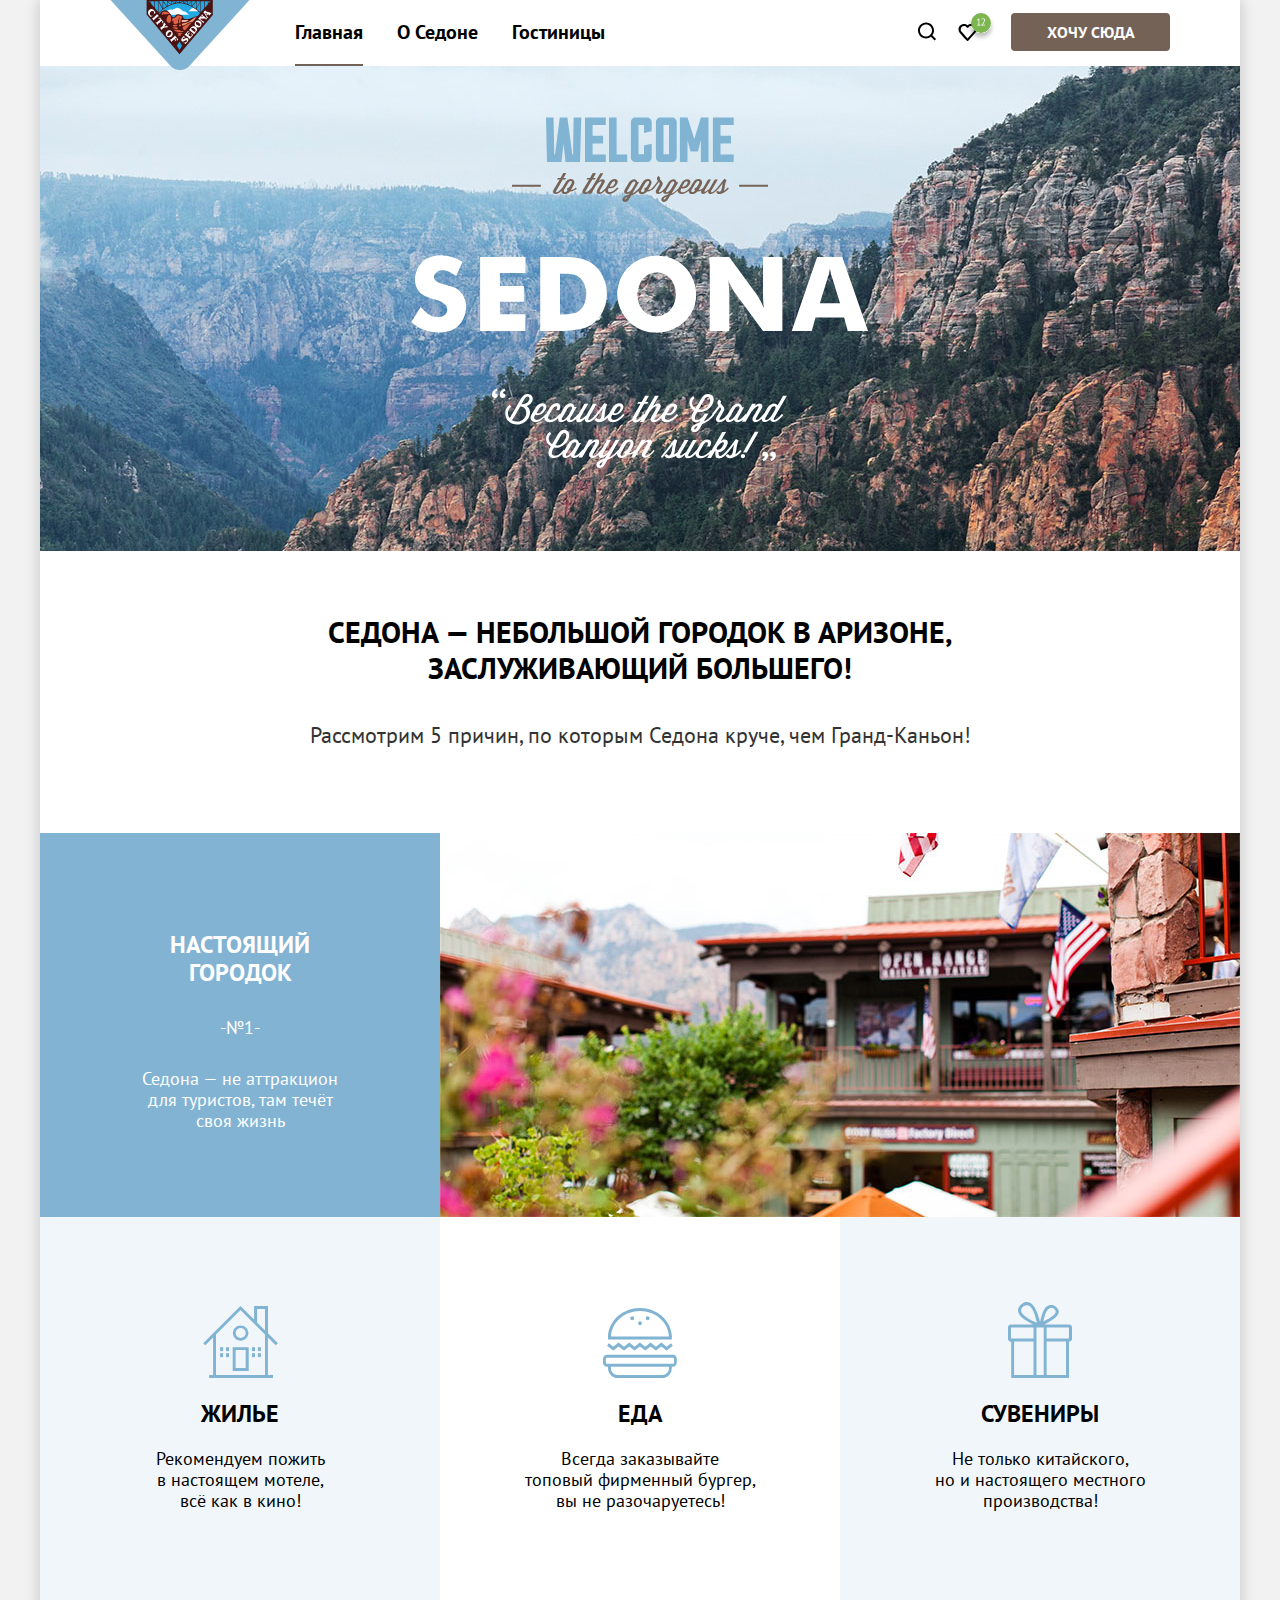
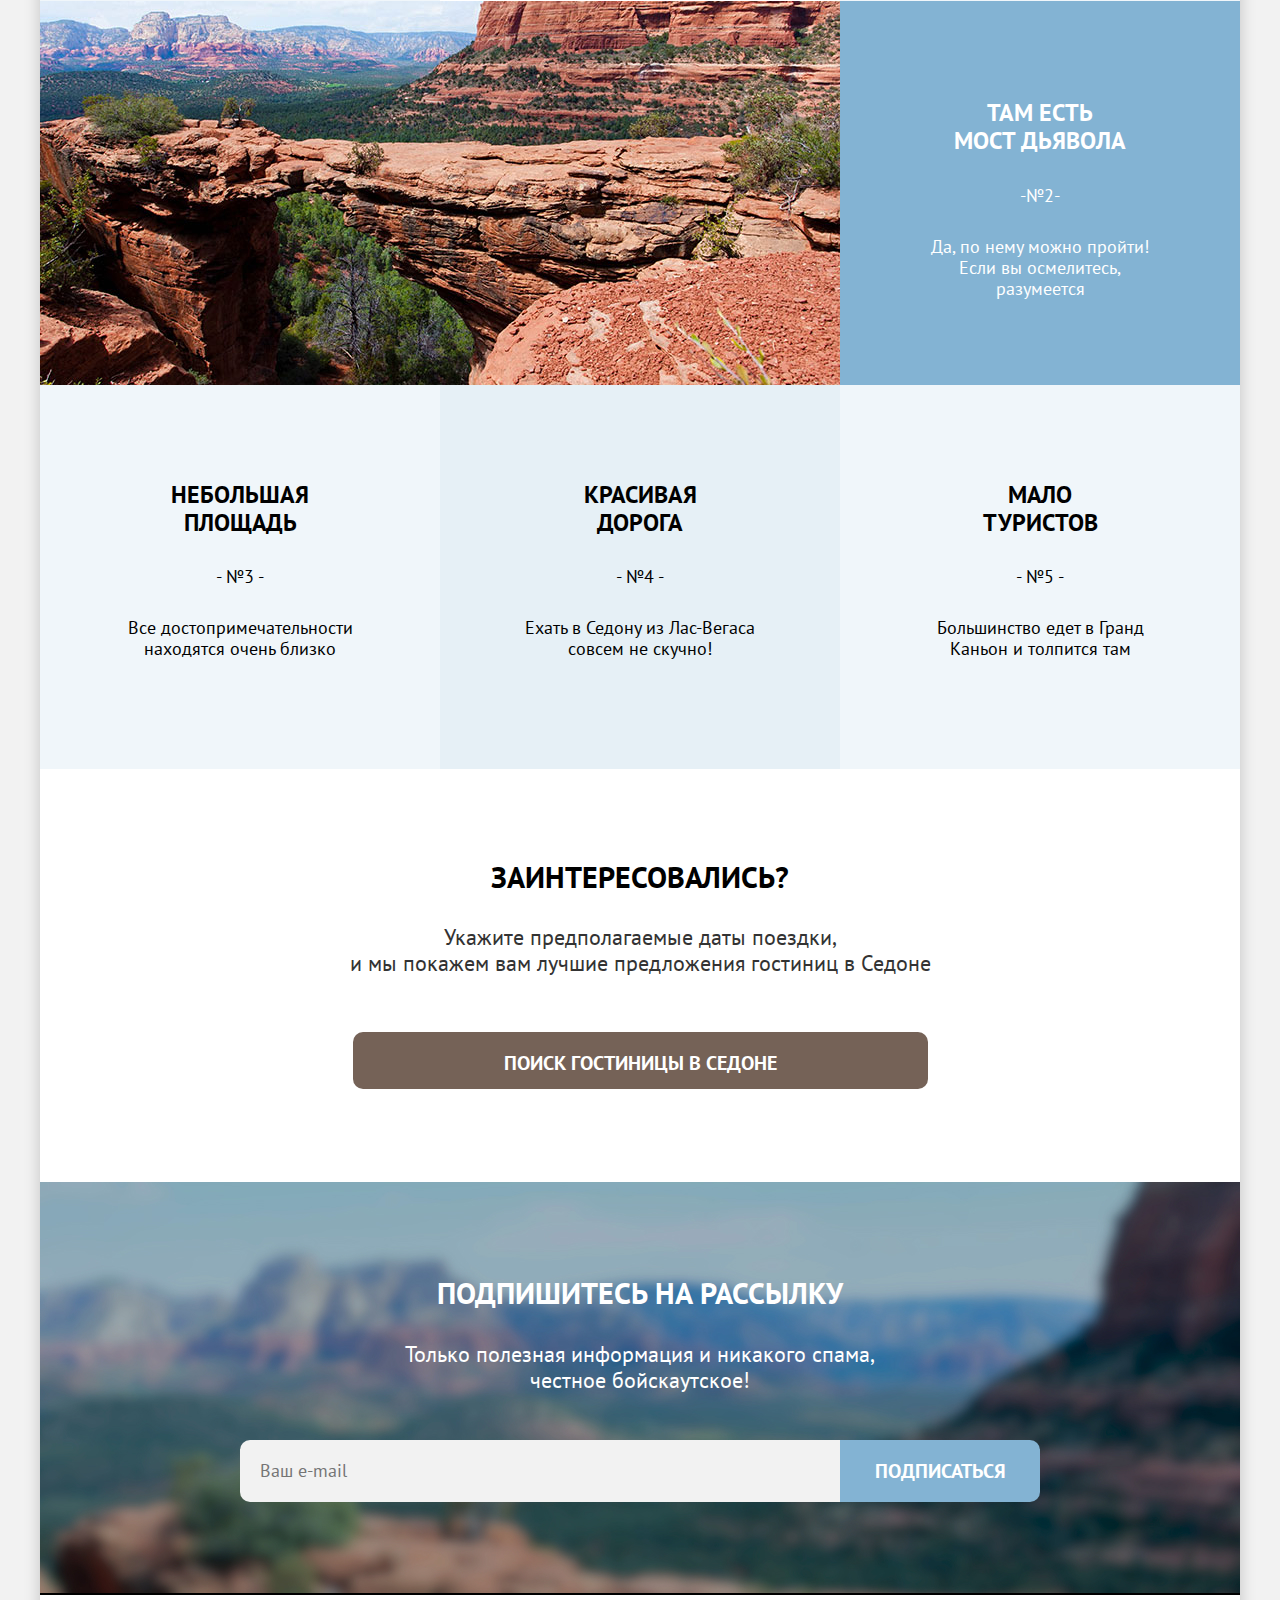
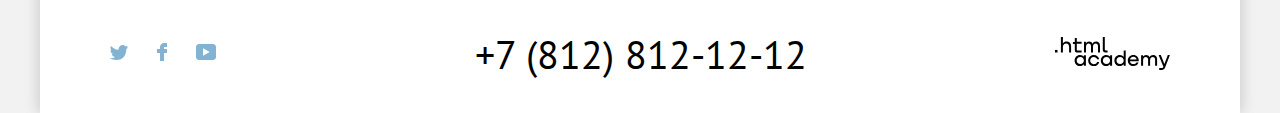
==== commit bdc75734: "20-03 Последние изменения" ====
--- a/index.html
+++ b/index.html
@@ -172,7 +172,7 @@
                     />
                     <h3 class="edge-title">Жилье</h3>
                     <p class="edge-description">
-                      Рекомендуем пожить в настоящем мотеле, всё как в кино!
+                      Рекомендуем пожить<br> в настоящем мотеле,</br> всё как в кино!
                     </p>
                   </li>
                   <li class="edge-item food-item">
@@ -185,7 +185,7 @@
                     />
                     <h3 class="edge-title">Еда</h3>
                     <p class="edge-description">
-                      Всегда заказывайте топовый фирменный бургер, вы не
+                      Всегда заказывайте<br> топовый фирменный бургер,<br> вы не
                       разочаруетесь!
                     </p>
                   </li>
@@ -199,7 +199,7 @@
                     />
                     <h3 class="edge-title">Сувениры</h3>
                     <p class="edge-description">
-                      Не только китайского, но и настоящего местного производства!
+                      Не только китайского,<br> но и настоящего местного<br> производства!
                     </p>
                   </li>
                 </ul>
@@ -222,22 +222,22 @@
               </li>
               <li class="edge-item edge-item-short">
                 <h2 class="edge-title-short">Небольшая<br />площадь</h2>
-                <p class="edge-number">- 3 -</p>
-                <p class="edge-description">
+                <p class="edge-number">- №3 -</p>
+                <p class="edge-description edge-description-short">
                   Все достопримечательности находятся очень близко
                 </p>
               </li>
               <li class="edge-item-short road">
                 <h2 class="edge-title-short">Красивая<br />дорога</h2>
-                <p class="edge-number">- 4 -</p>
-                <p class="edge-description">
+                <p class="edge-number">- №4 -</p>
+                <p class="edge-description edge-description-short">
                   Ехать в Седону из Лас-Вегаса совсем не скучно!
                 </p>
               </li>
               <li class="edge-item edge-item-short">
                 <h2 class="edge-title-short">Мало<br />туристов</h2>
-                <p class="edge-number">- 5 -</p>
-                <p class="edge-description">
+                <p class="edge-number">- №5 -</p>
+                <p class="edge-description edge-description-short">
                   Большинство едет в Гранд Каньон и толпится там
                 </p>
               </li>
@@ -246,7 +246,7 @@
           <section class="hotel-search">
             <h3 class="sentence-title">Заинтересовались?</h3>
             <p class="sentence-text">
-              Укажите предполагаемые даты поездки,<br />и мы покажем вам лучшие
+              Укажите предполагаемые даты поездки,<br>и мы покажем вам лучшие
               предложения гостиниц в Седоне
             </p>
             <a class="button-search" href="catalog.html"
@@ -256,7 +256,7 @@
           <section class="subscription">
             <h3 class="subscription-title">Подпишитесь на рассылку</h3>
             <p class="subscription-text">
-              Только полезная информация и никакого спама,<br />честное
+              Только полезная информация и никакого спама,<br>честное
               бойскаутское!
             </p>
             <form
--- a/styles/styles.css
+++ b/styles/styles.css
@@ -69,7 +69,6 @@
   position: absolute;
   width: 140px;
   margin-left: 70px;
-  margin-right: 30px;
 }
 
 .navigation-list {
@@ -77,14 +76,13 @@
   flex-wrap: wrap;
   margin: 0;
   padding: 0;
-  width: 450px;
   list-style-type: none;
-  margin-left: 239px;
+  margin-left: auto;
 }
 
 .navigation-link {
   display: block;
-  padding: 20px 17px;
+  padding: 19px 17px;
   font-weight: 700;
   font-size: 20px;
   line-height: 26px;
@@ -119,6 +117,9 @@
 .navigation-user {
   display: flex;
   justify-content: flex-end;
+  list-style-type: none;
+  padding: 0;
+  margin-left: 276px;
 }
 
 .navigation-item-button {
@@ -127,17 +128,8 @@
 }
 
 .button-nav {
-  margin-left: 18px;
-  margin-right: 70px;
-
-  display: block;
-  padding: 8px 15px;
-
-  font-weight: 700;
-  font-size: 20px;
-  line-height: 26px;
-  color: #000000;
-
+  display: flex;
+  justify-content: center;
   font-family: 'PT Sans', sans-serif;
   font-style: normal;
   text-decoration: none;
@@ -147,7 +139,11 @@
   text-transform: uppercase;
   text-align: center;
   color: #ffffff;
-
+  width: 129px;
+  margin-left: 16px;
+  margin-right: 70px;
+  padding: 9px 15px;
+  color: #ffffff;
   background-color: #756257;
   border-radius: 4px;
 }
@@ -158,7 +154,8 @@
 }
 
 .navigation-link-icon {
-  padding-left: 17px;
+  padding-top: 3px;
+  padding-left: 2px;
   text-decoration: none;
   fill: #000000;
 }
@@ -295,6 +292,7 @@
 }
 
 .edge-number {
+  font-family: 'PT Sans', sans-serif;
   text-align: center;
   text-transform: uppercase;
   margin: 0;
@@ -331,13 +329,14 @@
   text-align: center;
   text-transform: uppercase;
   margin: 0 auto;
-  padding-top: 23px;
+  padding-top: 18px;
   width: 250px;
   height: 28px;
 }
 
 .edge-description {
   display: flex;
+  justify-content: center;
   width: 250px;
   height: 73px;
   padding-top: 20px;
@@ -345,8 +344,23 @@
   text-align: center;
 }
 
+.edge-description-short {
+  display: flex;
+  width: 400px;
+  text-align: center;
+  width: 250px;
+  margin: 0 auto;
+  padding-top: 30px;
+}
+
 .edge-title-short {
-  margin-top: 98px;
+  font-family: 'PT Sans', sans-serif;
+  font-weight: 700;
+  font-size: 24px;
+  line-height: 28px;
+  text-align: center;
+  text-transform: uppercase;
+  margin-top: 96px;
   margin-bottom: 29px;
   text-align: center;
 }
@@ -357,6 +371,7 @@
 
 .road {
   background-color: rgba(131, 179, 211, 0.2);
+  width: 400px;
 }
 
 .hotel-search {
@@ -375,7 +390,7 @@
   text-transform: uppercase;
   width: 720px;
   margin: 0 auto;
-  padding-top: 91px;
+  padding-top: 90px;
   padding-bottom: 29px;
 }
 
@@ -405,8 +420,8 @@
   border-radius: 10px;
   width: 575px;
   margin: 0 auto;
-  padding-top: 15px;
-  padding-bottom: 15px;
+  padding-top: 13px;
+  padding-bottom: 8px;
   margin-bottom: 93px;
 }
 
@@ -429,7 +444,7 @@
   flex-direction: column;
   color: #ffffff;
   background-color: #000000;
-  background-image:url("../images/index.jpg")
+  background-image: url('../images/index.jpg');
   background-size: 100% auto;
   background-repeat: no-repeat;
   text-align: center;
@@ -458,15 +473,23 @@
   text-align: center;
   width: 720px;
   margin: 0 auto;
-  padding-top: 29px;
+  padding-top: 30px;
+}
+
+.subscription-text-catalog {
+  padding-top: 46px;
 }
 
 .appointment-form {
   display: flex;
   justify-content: center;
   margin: 0 auto;
-  padding-top: 46px;
-  padding-bottom: 94px;
+  padding-top: 47px;
+  padding-bottom: 93px;
+}
+
+.appointment-form-catalog {
+  padding-bottom: 139px;
 }
 
 .button-subscription {
@@ -499,7 +522,7 @@
 }
 
 .input {
-  width: 600px;
+  width: 560px;
   min-height: 60px;
   padding-left: 20px;
   padding-right: 20px;
@@ -529,7 +552,7 @@
   align-items: center;
   width: 1060px;
   margin: 0 auto;
-  padding: 40px 0;
+  padding: 24px;
 }
 
 .footer-social {
@@ -574,6 +597,7 @@
   align-items: center;
   text-transform: uppercase;
   text-decoration: none;
+  margin-left: 230px;
 }
 
 .footer-phone:hover {
@@ -619,7 +643,7 @@
 }
 
 .filter-container {
-  background-image: url('../images/catalog_top.jpg');
+  background-image: url('');
   background-size: 100% auto;
   background-repeat: no-repeat;
   height: 408px;
@@ -644,7 +668,6 @@
   width: 150px;
   padding: 0;
   margin: 0;
-  margin-right: 67px;
 }
 
 .catalog-filter-list {
@@ -656,8 +679,19 @@
   padding-top: 30px;
 }
 
+.catalog-filter-housing {
+  border: none;
+  margin-right: 100px;
+  padding: 0;
+}
+
+.catalog-filter-price {
+  padding: 0;
+  margin-right: 20px;
+}
+
 .catalog-filter-item:not(:last-child) {
-  margin-bottom: 13px;
+  margin-bottom: 10px;
 }
 
 .catalog-filter {
@@ -670,7 +704,7 @@
 .range-scale {
   position: relative;
   height: 4px;
-  margin-top: 32px;
+  margin-top: 28px;
   border-radius: 2px;
   background-color: rgba(255, 255, 255, 0.3);
 }
@@ -711,7 +745,7 @@
 .range-wrapper-inputs {
   display: flex;
   justify-content: center;
-  margin-top: 34px;
+  margin-top: 35px;
 }
 
 .catalog-filter-label {
@@ -782,9 +816,9 @@
   position: absolute;
   background-color: #ffffff;
   padding: 0;
-  left: 0;
-  width: 20px;
-  height: 20px;
+  left: 2px;
+  width: 17px;
+  height: 17px;
   border-radius: 4px;
   border: 2px solid #ffffff;
   cursor: pointer;
@@ -818,21 +852,21 @@
   display: flex;
   width: 1060px;
   margin: 0 auto;
-  padding-top: 44px;
+  padding-top: 42px;
 }
 
 .control-input[type='checkbox']:checked + .control-mark::before {
   transform: rotate(45deg);
   width: 8px;
   top: 10px;
-  left: 2px;
+  left: 0px;
 }
 
 .control-input[type='checkbox']:checked + .control-mark::after {
   transform: rotate(-45deg);
   width: 14px;
   top: 8px;
-  left: 6px;
+  left: 4px;
 }
 
 .control-input[type='radio'] + .control-mark {
@@ -841,8 +875,8 @@
 
 .control-input[type='radio']:checked + .control-mark::before {
   position: absolute;
-  top: 5px;
-  left: 5px;
+  top: 4px;
+  left: 3px;
   width: 10px;
   height: 10px;
   background-color: #242424;
@@ -861,14 +895,16 @@
 }
 
 .select-control {
+  font-family: 'PT Sans', sans-serif;
+  font-style: normal;
   box-sizing: border-box;
   font-weight: 400;
   font-size: 18px;
   line-height: 23px;
   color: #333333;
-  width: 287px;
-  margin-right: 81px;
-  padding-left: 19px;
+  width: 284px;
+  margin-right: 85px;
+  padding-left: 12px;
   border-radius: 4px;
   border: 2px solid #e6e6e6;
 }
@@ -885,10 +921,10 @@
   display: flex;
   align-items: center;
   justify-content: center;
-  width: 48px;
-  height: 48px;
+  width: 43px;
+  height: 43px;
   padding: 1px;
-  margin-right: 8px;
+  margin-right: 4px;
   text-decoration: none;
   border-radius: 4px;
   border: 2px solid #e6e6e6;
@@ -919,11 +955,11 @@
   color: #ffffff;
   margin: 0;
   padding-top: 35px;
-  padding-bottom: 5px;
+  margin-bottom: -8px;
 }
 
 .main-inner {
-  background-image: url('/images/catalog_top.jpg');
+  background-image: url('../images/catalog.jpg');
   background-size: 100% auto;
   background-repeat: no-repeat;
   min-height: 410px;
@@ -1011,18 +1047,18 @@
 }
 
 .hotels {
-  width: 1060px;
-  margin: 0 auto;
-  padding-top: 53px;
+  width: 1057px;
+  margin: 0 auto;
+  padding-top: 35px;
 }
 
 .hotels-list {
   display: grid;
   grid-template-columns: repeat(3, 340px);
-  gap: 18px 10px;
+  gap: 10px 18px;
   list-style-type: none;
   padding: 0;
-  margin: 0;
+  margin-bottom: 2px;
 }
 .hotels-card-image:active {
   opacity: 0.3;
@@ -1086,17 +1122,17 @@
 
 .hotels-card-button {
   grid-column: 1/2;
+  background-color: #615048;
+  padding-top: 8px;
+  padding-bottom: 8px;
+}
+
+.hotels-card-button:hover {
   background-color: #756257;
-  padding-top: 9px;
-  padding-bottom: 10px;
-}
-
-.hotels-card-button:focus {
+}
+
+.favorites-button:focus {
   border: 3px solid #83b3d3;
-}
-
-.favorites-button:focus {
-  border: 3px solid #756257;
 }
 
 .selected:focus {
@@ -1111,7 +1147,12 @@
   grid-column: 3/-1;
   background-color: #83b3d3;
   padding-top: 9px;
-  padding-bottom: 10px;
+  padding-bottom: 9px;
+  margin-bottom: 2px;
+}
+
+.favorites-button:hover {
+  background-color: #68a2ca;
 }
 .price {
   grid-column: 3/-1;
@@ -1121,7 +1162,10 @@
   grid-column: 3/-1;
   background-color: #7db54f;
   padding-top: 9px;
-  padding-bottom: 10px;
+}
+
+.selected:hover {
+  background-color: #6c9e42;
 }
 
 .rating {
@@ -1135,8 +1179,9 @@
   background-color: #f2f2f2;
   text-align: center;
   text-transform: uppercase;
-  padding-top: 9px;
-  padding-bottom: 10px;
+  padding-left: 5px;
+  padding-top: 5px;
+  padding-bottom: 5px;
   border-radius: 4px;
 }
 
@@ -1168,8 +1213,9 @@
 }
 
 .border {
+  padding: 0px;
+  margin-bottom: 31px;
   margin-top: 30px;
-  margin-bottom: 30px;
   border-top: 1px solid #e6e6e6;
   transform: rotate(180deg);
 }
@@ -1187,6 +1233,7 @@
   border: none;
   cursor: pointer;
   background-color: #83b3d3;
+  padding: 0;
 }
 
 .button-load-more:hover {
@@ -1249,16 +1296,16 @@
   width: 175px;
   padding-top: 16px;
   padding-bottom: 16px;
-  margin-left: 300px;
+  margin-left: 284px;
+  max-height: 48px;
   color: #333333;
 }
 
 .number-hotels {
   box-sizing: border-box;
-  width: 150px;
+  width: 160px;
   margin-left: 51px;
-  padding-top: 3px;
-  padding-bottom: 4px;
+  padding-left: 12px;
   border-radius: 4px;
   border: 2px solid #e6e6e6;
 }
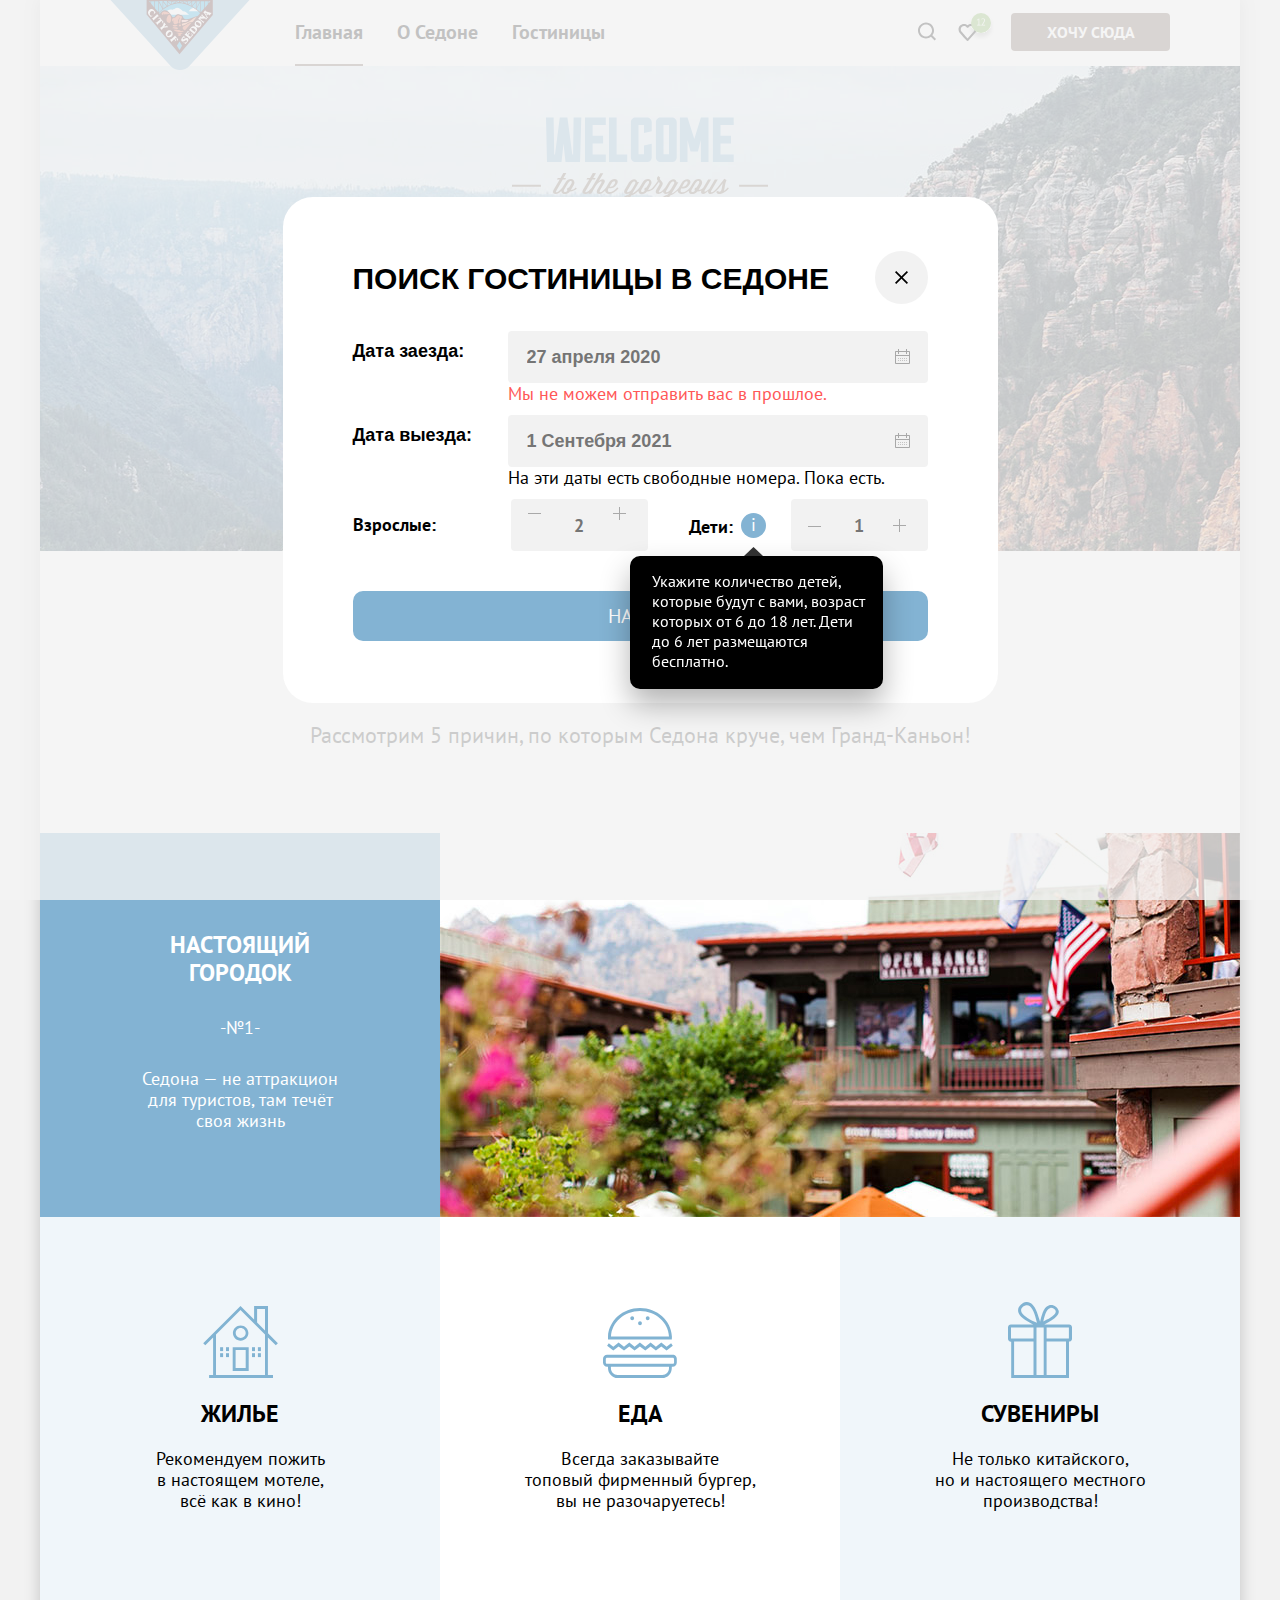
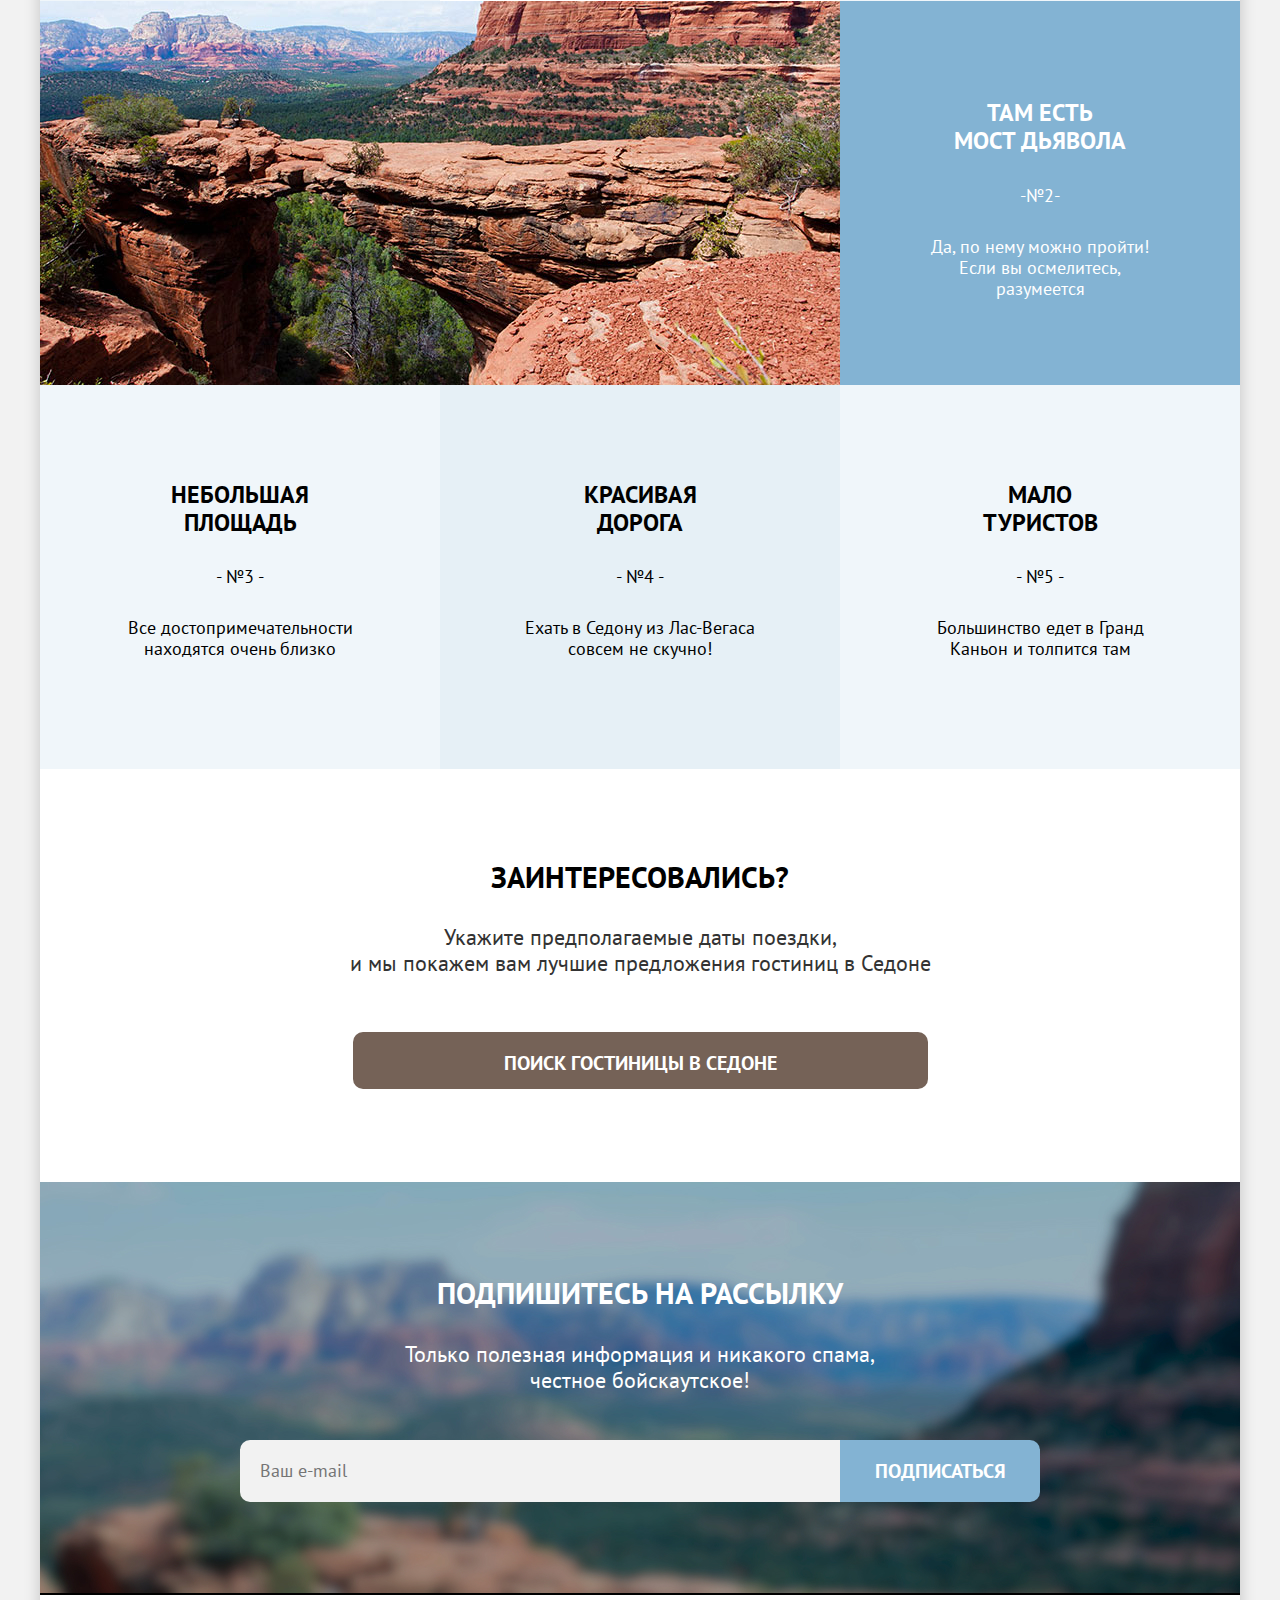
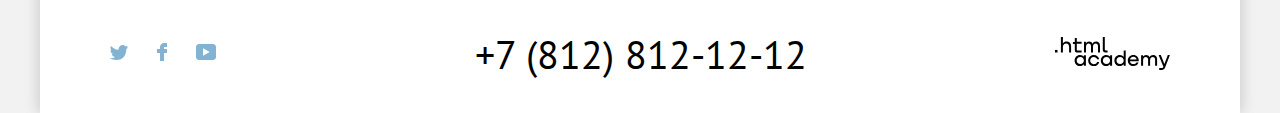
==== commit ccc45989: "20-03/13-00" ====
--- a/index.html
+++ b/index.html
@@ -3,10 +3,9 @@
   <head>
     <meta charset="utf-8" />
     <title>HTML Academy: Седона</title>
-    <link rel="stylesheet" href="styles/normalize.css">
+    <link rel="stylesheet" href="styles/normalize.css" />
     <link rel="stylesheet" href="styles/styles.css" />
   </head>
-
   <body>
     <div class="container">
       <header class="page-header">
@@ -20,7 +19,9 @@
           />
           <ul class="navigation-list navigation-home">
             <li class="navigation-item">
-              <a class="navigation-link navigation-link-home" href="#">Главная</a>
+              <a class="navigation-link navigation-link-home" href="#"
+                >Главная</a
+              >
             </li>
             <li class="navigation-item">
               <a class="navigation-link" href="#">О Седоне</a>
@@ -124,15 +125,17 @@
       <main class="main-container main-index">
         <div class="page-container">
           <div class="introduction">
-            <h1 class="visually-hidden">"Sedona" - поиск и бронирование отелей в Седоне.</h1>
-              <img
-                class="business-card"
-                src="images/icons/greetings.svg"
-                width="458"
-                height="352"
-                alt="Приветствие"
-              />
-            </div>
+            <h1 class="visually-hidden">
+              "Sedona" - поиск и бронирование отелей в Седоне.
+            </h1>
+            <img
+              class="business-card"
+              src="images/icons/greetings.svg"
+              width="458"
+              height="352"
+              alt="Приветствие"
+            />
+          </div>
           <section class="advantages">
             <h2 class="main-title">
               Седона — небольшой городок в Аризоне, заслуживающий большего!
@@ -144,7 +147,7 @@
               <li class="edge-item-long">
                 <div class="turn">
                   <h3 class="edge-photo-title">
-                    Настоящий <br/>
+                    Настоящий <br />
                     городок
                   </h3>
                   <p class="reasons-number">-№1-</p>
@@ -172,7 +175,9 @@
                     />
                     <h3 class="edge-title">Жилье</h3>
                     <p class="edge-description">
-                      Рекомендуем пожить<br> в настоящем мотеле,</br> всё как в кино!
+                      Рекомендуем пожить<br />
+                      в настоящем мотеле,<br />
+                      всё как в кино!
                     </p>
                   </li>
                   <li class="edge-item food-item">
@@ -185,8 +190,9 @@
                     />
                     <h3 class="edge-title">Еда</h3>
                     <p class="edge-description">
-                      Всегда заказывайте<br> топовый фирменный бургер,<br> вы не
-                      разочаруетесь!
+                      Всегда заказывайте<br />
+                      топовый фирменный бургер,<br />
+                      вы не разочаруетесь!
                     </p>
                   </li>
                   <li class="edge-item">
@@ -199,7 +205,9 @@
                     />
                     <h3 class="edge-title">Сувениры</h3>
                     <p class="edge-description">
-                      Не только китайского,<br> но и настоящего местного<br> производства!
+                      Не только китайского,<br />
+                      но и настоящего местного<br />
+                      производства!
                     </p>
                   </li>
                 </ul>
@@ -246,7 +254,7 @@
           <section class="hotel-search">
             <h3 class="sentence-title">Заинтересовались?</h3>
             <p class="sentence-text">
-              Укажите предполагаемые даты поездки,<br>и мы покажем вам лучшие
+              Укажите предполагаемые даты поездки,<br />и мы покажем вам лучшие
               предложения гостиниц в Седоне
             </p>
             <a class="button-search" href="catalog.html"
@@ -256,7 +264,7 @@
           <section class="subscription">
             <h3 class="subscription-title">Подпишитесь на рассылку</h3>
             <p class="subscription-text">
-              Только полезная информация и никакого спама,<br>честное
+              Только полезная информация и никакого спама,<br />честное
               бойскаутское!
             </p>
             <form
@@ -404,31 +412,41 @@
           </a>
         </div>
       </footer>
-    </div>
-    <div class="modal-container modal-container-close">
-      <div class="modal modal-auth">
-        <button class="modal-close-button">
-          <span class="visually-hidden">Закрыть</span>
-        </button>
-        <section class="modal-content">
-          <h2 class="modal-title">Поиск гостиницы в Седоне</h2>
-          <form class="auth-form" action="https://echo.htmlacademy.ru/"  method="post">
-            <p class="choice-date">
-              <label class="form-label" for="check-in"> Дата заезда:</label>
+      <div class="modal-container modal-container-close">
+        <div class="modal modal-auth">
+          <button class="modal-close-button">
+            <span class="visually-hidden">Закрыть</span>
+          </button>
+          <section class="modal-content">
+            <h2 class="modal-title">Поиск гостиницы в Седоне</h2>
+            <form
+              class="auth-form"
+              action="https://echo.htmlacademy.ru/"
+              method="post"
+            >
+              <label class="form-label choice-date" for="check-in">
+                Дата заезда:</label
+              >
               <div class="arrival-dates">
                 <input
                   class="field"
                   type="text"
                   id="check-in"
                   name="appointment-date"
-                  placeholder="27 апреля 2020"/>
-                <img class="icon-date" src="images/icons/date.svg" width="15" height="15" alt="иконка">
-                <span class="past">
-                <span class="date-past">Мы не можем отправить вас в прошлое.</span>
+                  placeholder="27 апреля 2020"
+                />
+                <img
+                  class="icon-date"
+                  src="images/icons/date.svg"
+                  width="15"
+                  height="15"
+                  alt="иконка"
+                />
+                <span class="past date-past"
+                  >Мы не можем отправить вас в прошлое.</span
+                >
               </div>
-            </p>
-            <p class="choice-date">
-              <label class="form-label" for="departure">
+              <label class="form-label choice-date" for="departure">
                 Дата выезда:</label
               >
               <div class="arrival-dates">
@@ -437,34 +455,61 @@
                   type="text"
                   id="departure"
                   name="appointment-date"
-                  placeholder="1 Сентебря 2021"/>
-                <img class="icon-date" src="images/icons/date.svg" width="15" height="15" alt="иконка">
+                  placeholder="1 Сентебря 2021"
+                />
+                <img
+                  class="icon-date"
+                  src="images/icons/date.svg"
+                  width="15"
+                  height="15"
+                  alt="иконка"
+                />
                 <span class="past"
                   >На эти даты есть свободные номера. Пока есть.</span
                 >
               </div>
-            </p>
-            <div class="adults-age">
-              <p class="adults">
-                <label class="adults">Взрослые:</label>
+              <div class="adults-age">
+                <label class="adults adults">Взрослые:</label>
                 <input
                   class="field-age"
                   type="text"
                   name="departure"
                   placeholder="2"
                 />
-              <img class="plus-adults" src="images/icons/plus.svg" width="13" height="13" alt="иконка">
-              <img class="minus-adults" src="images/icons/minus.svg" width="13" height="1" alt="иконка">
-              </p>
-              </p>
-              <p class="children">
-                <label class="children"> Дети:</label>
+                <img
+                  class="plus-adults"
+                  src="images/icons/plus.svg"
+                  width="13"
+                  height="13"
+                  alt="иконка"
+                />
+                <img
+                  class="minus-adults"
+                  src="images/icons/minus.svg"
+                  width="13"
+                  height="1"
+                  alt="иконка"
+                />
+                <label class="children children"> Дети:</label>
                 <div class="specify">
                   <button class="specify-children">i</button>
-                  <svg class="triangle" width="19" height="9" viewBox="0 0 19 9" fill="none" xmlns="http://www.w3.org/2000/svg">
-                    <path d="M9.5 0L19 9H0L9.5 0Z" fill="#333333"/>
+                  <svg
+                    class="triangle"
+                    width="19"
+                    height="9"
+                    viewBox="0 0 19 9"
+                    fill="none"
+                    xmlns="http://www.w3.org/2000/svg"
+                  >
+                    <path d="M9.5 0L19 9H0L9.5 0Z" fill="#333333" />
                   </svg>
-                  <span class="phrase">Укажите количество детей,<br> которые будут с вами, возраст<br> которых от 6 до 18 лет. Дети<br> до 6 лет размещаются<br> бесплатно.</span>
+                  <span class="phrase"
+                    >Укажите количество детей,<br />
+                    которые будут с вами, возраст<br />
+                    которых от 6 до 18 лет. Дети<br />
+                    до 6 лет размещаются<br />
+                    бесплатно.</span
+                  >
                 </div>
                 <input
                   class="little"
@@ -472,13 +517,25 @@
                   name="departure"
                   placeholder="1"
                 />
-                <img class="plus-children" src="images/icons/plus.svg" width="13" height="13" alt="иконка">
-                <img class="minus-children" src="images/icons/minus.svg" width="13" height="1" alt="иконка">
-              </p>
-            </div>
-            <button class="button-date" type="submit">Найти</button>
-          </form>
-        </section>
+                <img
+                  class="plus-children"
+                  src="images/icons/plus.svg"
+                  width="13"
+                  height="13"
+                  alt="иконка"
+                />
+                <img
+                  class="minus-children"
+                  src="images/icons/minus.svg"
+                  width="13"
+                  height="1"
+                  alt="иконка"
+                />
+              </div>
+              <button class="button-date" type="submit">Найти</button>
+            </form>
+          </section>
+        </div>
       </div>
     </div>
   </body>
--- a/styles/styles.css
+++ b/styles/styles.css
@@ -643,7 +643,7 @@
 }
 
 .filter-container {
-  background-image: url('');
+  background-image: url('images/catalog-top.jpg');
   background-size: 100% auto;
   background-repeat: no-repeat;
   height: 408px;
@@ -1324,11 +1324,11 @@
   height: 100%;
   background-color: rgba(242, 242, 242, 0.8);
 }
-
+/*
 .modal-container-close {
   display: none;
 }
-
+*/
 .modal {
   position: relative;
   padding: 62px 70px;
